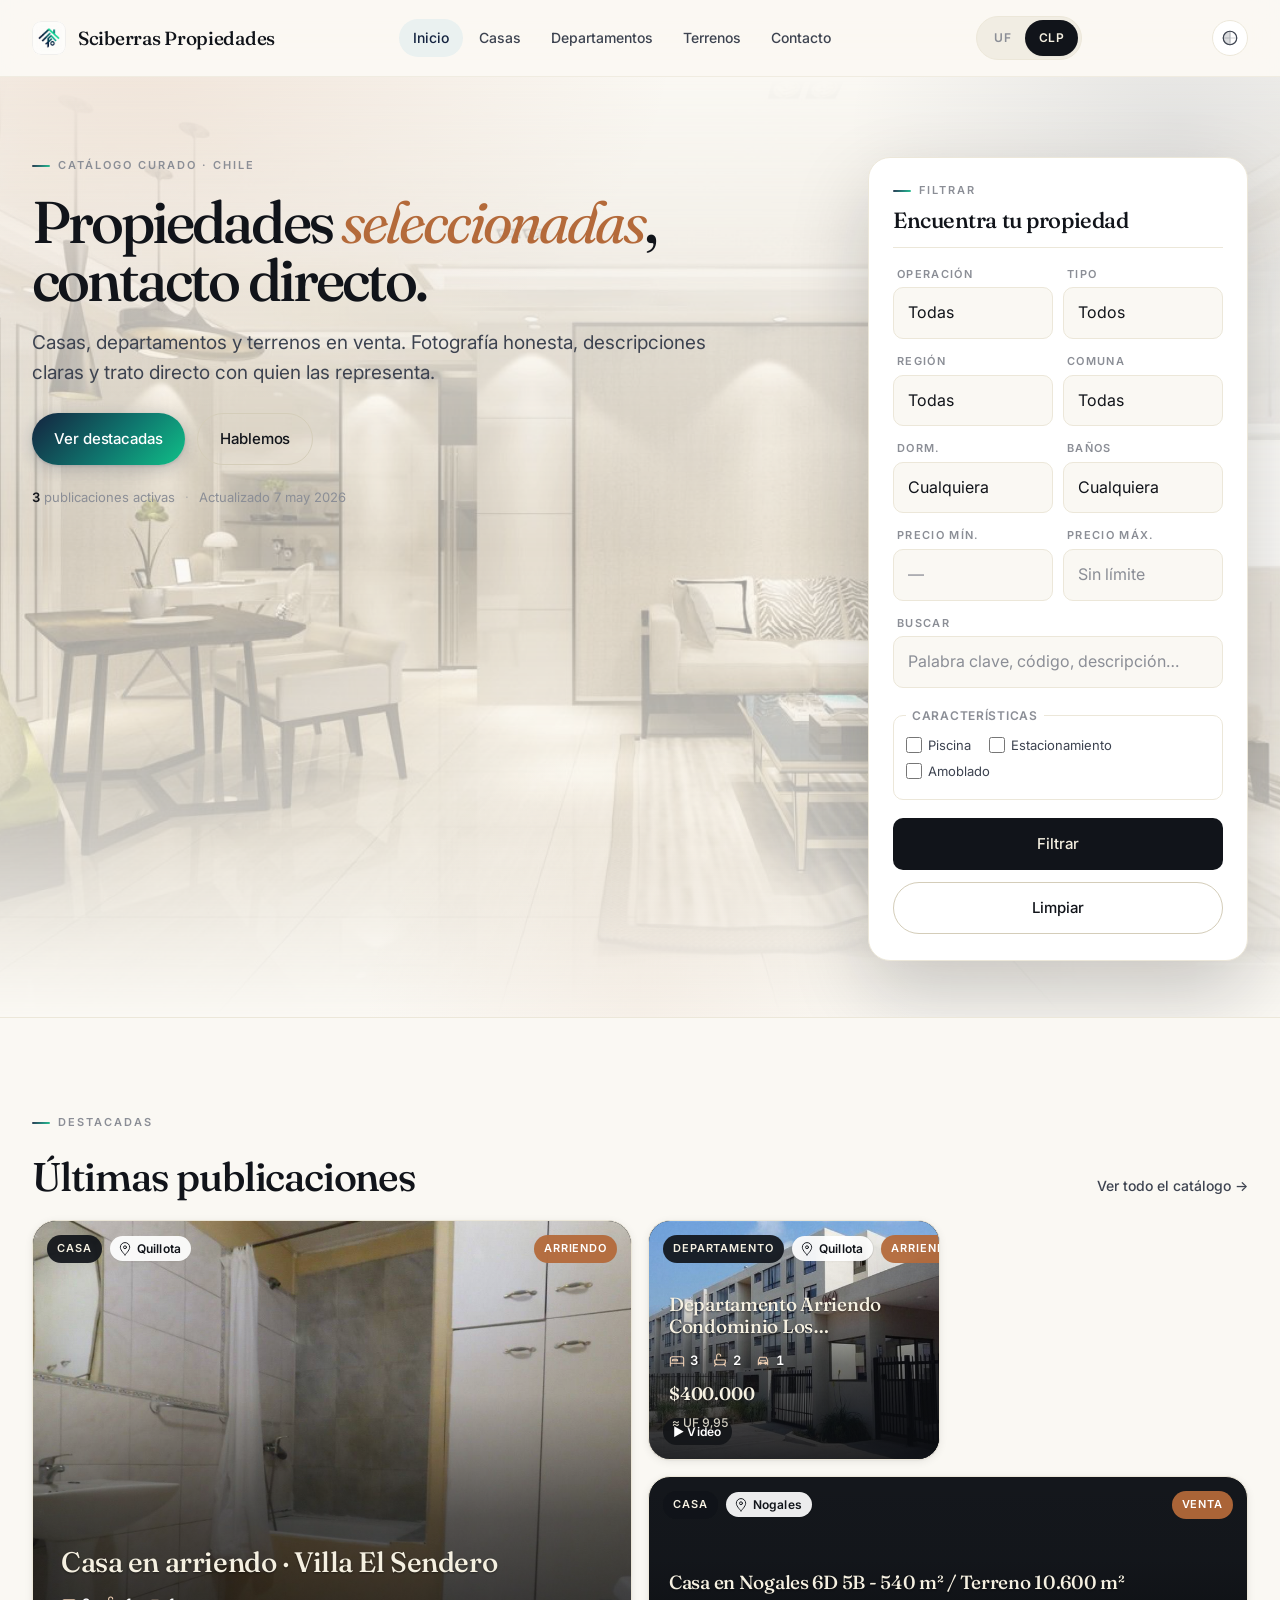
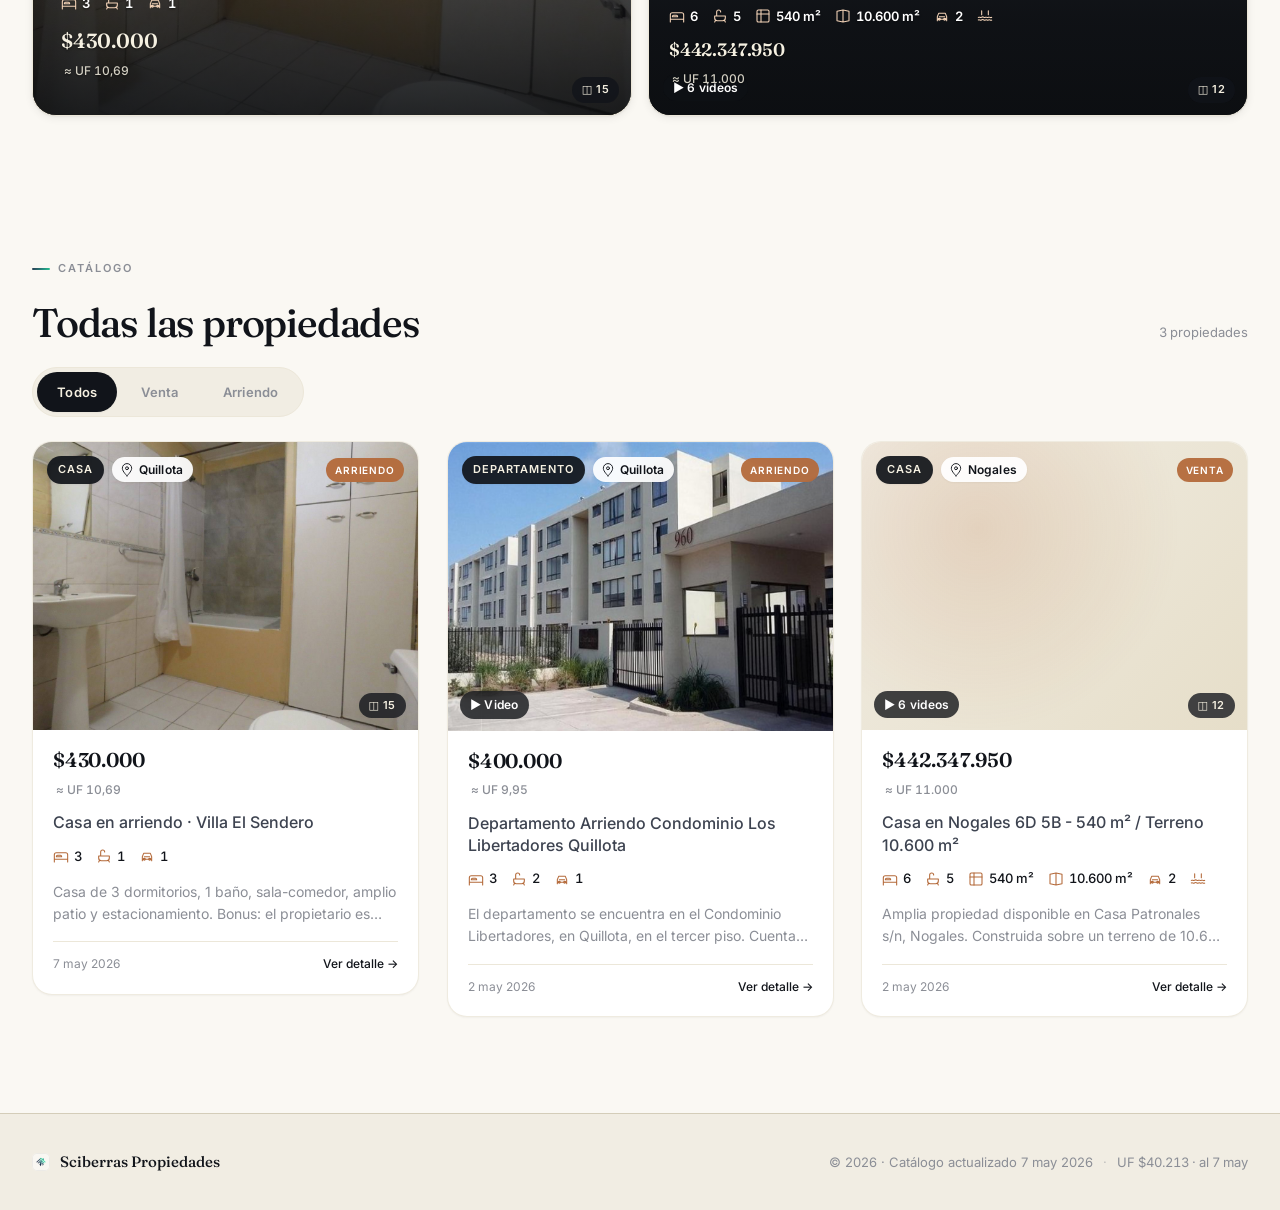
==== docs/index.html @ 63ea09ea "fix(footer): logo real + refresh de paleta alineada al logo (navy→esmeralda) 1. Footer: el logo era " ====
<!DOCTYPE html>
<html lang="es-CL">
<head>
<meta charset="UTF-8">
<meta name="viewport" content="width=device-width, initial-scale=1.0, viewport-fit=cover">
<title>Sciberras Propiedades — Casas, Departamentos y Terrenos en Chile</title>
<meta name="description" content="Sciberras Propiedades — catálogo curado de casas, departamentos y terrenos en venta y arriendo en Chile. Fotografía honesta, trato directo con la corredora.">
<meta name="keywords" content="propiedades, inmobiliaria, casas, departamentos, terrenos, venta, arriendo, Chile, Quillota, Nogales, Valparaíso, Región Metropolitana, Sciberras, corredora de propiedades">
<meta name="author" content="Sciberras Propiedades">

<!-- Search engine indexing -->
<meta name="robots" content="index, follow, max-image-preview:large, max-snippet:-1">
<meta name="googlebot" content="index, follow">
<meta name="bingbot" content="index, follow">

<!-- Geo (Chile) -->
<meta name="geo.region" content="CL">
<meta name="geo.placename" content="Chile">
<meta name="language" content="Spanish">
<meta http-equiv="content-language" content="es-CL">

<!-- Search-engine ownership verification (rellenar con los códigos de cada
     consola; mientras estén vacíos no afectan la indexación) -->
<!-- <meta name="google-site-verification" content="REEMPLAZAR_CON_CODIGO_GOOGLE"> -->
<!-- <meta name="msvalidate.01" content="REEMPLAZAR_CON_CODIGO_BING"> -->
<!-- <meta name="yandex-verification" content="REEMPLAZAR_CON_CODIGO_YANDEX"> -->

<!-- iOS / Safari -->
<meta name="theme-color" content="#faf8f3" media="(prefers-color-scheme: light)">
<meta name="theme-color" content="#0f1115" media="(prefers-color-scheme: dark)">
<meta name="color-scheme" content="light dark">
<meta name="mobile-web-app-capable" content="yes">
<meta name="apple-mobile-web-app-status-bar-style" content="default">
<meta name="apple-mobile-web-app-title" content="Sciberras">
<meta name="format-detection" content="telephone=no">
<link rel="icon" href="favicon.ico" sizes="any">
<link rel="icon" type="image/png" sizes="32x32" href="favicon-32.png?v=27">
<link rel="icon" type="image/png" sizes="192x192" href="favicon-192.png?v=27">
<link rel="apple-touch-icon" href="apple-touch-icon.png?v=27">
<link rel="canonical" href="https://sciberraspropiedades.cl/">
<link rel="alternate" hreflang="es-cl" href="https://sciberraspropiedades.cl/">
<link rel="alternate" hreflang="x-default" href="https://sciberraspropiedades.cl/">

<!-- Open Graph / Twitter -->
<meta property="og:type" content="website">
<meta property="og:site_name" content="Sciberras Propiedades">
<meta property="og:title" content="Sciberras Propiedades — Casas, Departamentos y Terrenos">
<meta property="og:description" content="Catálogo curado de propiedades en venta. Fotografía honesta, trato directo.">
<meta property="og:url" content="https://sciberraspropiedades.cl/">
<meta property="og:image" content="https://sciberraspropiedades.cl/apple-touch-icon.png">
<meta property="og:locale" content="es_CL">
<meta name="twitter:card" content="summary_large_image">
<meta name="twitter:title" content="Sciberras Propiedades">
<meta name="twitter:description" content="Catálogo curado de propiedades en venta.">
<meta name="twitter:image" content="https://sciberraspropiedades.cl/apple-touch-icon.png">

<script>
  // FOUC-safe: aplica el tema desde localStorage antes del primer paint
  (function () {
    try {
      var t = localStorage.getItem('sciberras:theme') || 'auto';
      var dark = t === 'dark' || (t === 'auto' && window.matchMedia('(prefers-color-scheme: dark)').matches);
      document.documentElement.setAttribute('data-theme', dark ? 'dark' : 'light');
      document.documentElement.setAttribute('data-theme-mode', t);
    } catch (e) { /* ignore */ }
  })();
</script>
<link rel="preconnect" href="https://fonts.googleapis.com">
<link rel="preconnect" href="https://fonts.gstatic.com" crossorigin>
<link href="https://fonts.googleapis.com/css2?family=Fraunces:ital,opsz,wght@0,9..144,400;0,9..144,500;0,9..144,600;0,9..144,700;1,9..144,400;1,9..144,500&family=Inter:wght@400;500;600;700&display=swap" rel="stylesheet">
<link rel="stylesheet" href="css/styles.css?v=28">

<!-- JSON-LD: RealEstateAgent / LocalBusiness (per-listing schema injected by app.js) -->
<script type="application/ld+json">
{
  "@context": "https://schema.org",
  "@type": ["RealEstateAgent", "LocalBusiness"],
  "@id": "https://sciberraspropiedades.cl/#org",
  "name": "Sciberras Propiedades",
  "alternateName": "Sciberras",
  "description": "Catálogo curado de casas, departamentos y terrenos en venta y arriendo en Chile.",
  "url": "https://sciberraspropiedades.cl/",
  "image": "https://sciberraspropiedades.cl/apple-touch-icon.png",
  "logo": "https://sciberraspropiedades.cl/apple-touch-icon.png",
  "areaServed": [
    {"@type": "Country", "name": "Chile"},
    {"@type": "AdministrativeArea", "name": "Región de Valparaíso"},
    {"@type": "AdministrativeArea", "name": "Región Metropolitana"}
  ],
  "address": {
    "@type": "PostalAddress",
    "addressCountry": "CL"
  },
  "founder": {"@type": "Person", "name": "Grace Sciberras"},
  "contactPoint": [{
    "@type": "ContactPoint",
    "contactType": "sales",
    "email": "gsciberras28@gmail.com",
    "telephone": "+56954901879",
    "availableLanguage": ["es"]
  }],
  "sameAs": []
}
</script>
<script type="application/ld+json">
{
  "@context": "https://schema.org",
  "@type": "WebSite",
  "@id": "https://sciberraspropiedades.cl/#website",
  "url": "https://sciberraspropiedades.cl/",
  "name": "Sciberras Propiedades",
  "inLanguage": "es-CL",
  "publisher": {"@id": "https://sciberraspropiedades.cl/#org"}
}
</script>
</head>
<body>

<a href="#catalog" class="skip-link">Saltar al catálogo</a>

<header class="site-header">
  <div class="container header-inner">
    <a href="#inicio" class="brand" data-route="inicio">
      <img class="brand-mark" src="brand-mark.png?v=29" alt="Sciberras Propiedades" width="34" height="34" decoding="async">
      <span class="brand-name">Sciberras Propiedades</span>
    </a>
    <nav class="main-nav" aria-label="Principal">
      <a href="#inicio" data-route="inicio" class="nav-link active">Inicio</a>
      <a href="#casas" data-route="casas" class="nav-link">Casas</a>
      <a href="#departamentos" data-route="departamentos" class="nav-link">Departamentos</a>
      <a href="#terrenos" data-route="terrenos" class="nav-link">Terrenos</a>
      <a href="#contacto" data-route="contacto" class="nav-link">Contacto</a>
    </nav>
    <div class="currency-toggle" id="currencyToggle" role="group" aria-label="Moneda mostrada" title="Cambiar moneda mostrada">
      <button type="button" data-currency="UF" aria-pressed="false">UF</button>
      <button type="button" data-currency="CLP" class="is-active" aria-pressed="true">CLP</button>
    </div>
    <button class="icon-btn theme-toggle" id="themeToggle" type="button" aria-label="Cambiar tema (auto / claro / oscuro)" title="Cambiar tema">
      <svg class="sun" viewBox="0 0 24 24" fill="none" stroke="currentColor" stroke-width="1.6" stroke-linecap="round" stroke-linejoin="round" aria-hidden="true">
        <circle cx="12" cy="12" r="4"/>
        <path d="M12 2v2M12 20v2M4.93 4.93l1.41 1.41M17.66 17.66l1.41 1.41M2 12h2M20 12h2M4.93 19.07l1.41-1.41M17.66 6.34l1.41-1.41"/>
      </svg>
      <svg class="moon" viewBox="0 0 24 24" fill="none" stroke="currentColor" stroke-width="1.6" stroke-linecap="round" stroke-linejoin="round" aria-hidden="true">
        <path d="M21 12.79A9 9 0 1 1 11.21 3 7 7 0 0 0 21 12.79z"/>
      </svg>
      <svg class="auto" viewBox="0 0 24 24" fill="none" stroke="currentColor" stroke-width="1.6" stroke-linecap="round" stroke-linejoin="round" aria-hidden="true">
        <circle cx="12" cy="12" r="9"/>
        <path d="M12 3v18M3 12h18" opacity=".25"/>
        <path d="M12 3a9 9 0 0 0 0 18z" fill="currentColor" opacity=".18"/>
      </svg>
    </button>
    <button class="nav-toggle" aria-label="Abrir menú" aria-expanded="false">
      <span></span><span></span><span></span>
    </button>
  </div>
</header>

<main>
  <section class="hero" id="inicio-hero">
    <div class="container hero-inner">
      <div class="hero-text">
        <span class="eyebrow fade-in">Catálogo curado · Chile</span>
        <h1 class="hero-title fade-in">
          Propiedades <em>seleccionadas</em>,
          contacto directo.
        </h1>
        <p class="hero-sub fade-in">Casas, departamentos y terrenos en venta. Fotografía honesta, descripciones claras y trato directo con quien las representa.</p>
        <div class="hero-actions fade-in">
          <a href="#destacadas" class="btn btn-primary">Ver destacadas</a>
          <a href="#contacto" class="btn btn-ghost">Hablemos</a>
        </div>
        <div class="hero-meta fade-in">
          <span class="hero-meta-item"><strong id="heroCount">—</strong> publicaciones activas</span>
          <span class="hero-meta-dot" aria-hidden="true">·</span>
          <span class="hero-meta-item">Actualizado <time id="heroUpdated">—</time></span>
        </div>
      </div>

      <aside class="hero-aside" id="searchBand" aria-label="Buscar propiedades">
        <form class="search-bar search-bar-vertical fade-in" id="searchForm" role="search" autocomplete="off" aria-label="Buscar y filtrar propiedades">
          <header class="search-head">
            <span class="eyebrow">Filtrar</span>
            <h2 class="search-title">Encuentra tu propiedad</h2>
          </header>

          <div class="search-row">
            <div class="search-field">
              <label for="filterOperation">Operación</label>
              <select id="filterOperation">
                <option value="">Todas</option>
                <option value="venta">Venta</option>
                <option value="arriendo">Arriendo</option>
              </select>
            </div>
            <div class="search-field">
              <label for="filterType">Tipo</label>
              <select id="filterType">
                <option value="">Todos</option>
                <option value="casa">Casa</option>
                <option value="departamento">Departamento</option>
                <option value="terreno">Terreno / Parcela</option>
              </select>
            </div>
          </div>

          <div class="search-row">
            <div class="search-field">
              <label for="filterRegion">Región</label>
              <select id="filterRegion">
                <option value="">Todas</option>
                <option value="metropolitana">Metropolitana</option>
                <option value="valparaiso">Valparaíso</option>
              </select>
            </div>
            <div class="search-field">
              <label for="filterCommune">Comuna</label>
              <select id="filterCommune">
                <option value="">Todas</option>
              </select>
            </div>
          </div>

          <div class="search-row">
            <div class="search-field">
              <label for="filterBedrooms">Dorm.</label>
              <select id="filterBedrooms">
                <option value="">Cualquiera</option>
                <option value="1">1 ó más</option>
                <option value="2">2 ó más</option>
                <option value="3">3 ó más</option>
                <option value="4">4 ó más</option>
                <option value="5">5 ó más</option>
              </select>
            </div>
            <div class="search-field">
              <label for="filterBathrooms">Baños</label>
              <select id="filterBathrooms">
                <option value="">Cualquiera</option>
                <option value="1">1 ó más</option>
                <option value="2">2 ó más</option>
                <option value="3">3 ó más</option>
                <option value="4">4 ó más</option>
                <option value="5">5 ó más</option>
              </select>
            </div>
          </div>

          <div class="search-row">
            <div class="search-field">
              <label for="filterPriceMin">Precio mín.</label>
              <input type="number" id="filterPriceMin" min="0" step="100" placeholder="—">
            </div>
            <div class="search-field">
              <label for="filterPriceMax">Precio máx.</label>
              <input type="number" id="filterPriceMax" min="0" step="100" placeholder="Sin límite">
            </div>
          </div>

          <div class="search-field">
            <label for="q">Buscar</label>
            <input type="search" id="q" placeholder="Palabra clave, código, descripción…">
          </div>

          <fieldset class="search-amenities">
            <legend>Características</legend>
            <label><input type="checkbox" id="filterPool"> Piscina</label>
            <label><input type="checkbox" id="filterParking"> Estacionamiento</label>
            <label><input type="checkbox" id="filterFurnished"> Amoblado</label>
          </fieldset>

          <div class="search-actions">
            <button type="submit" class="btn btn-dark">Filtrar</button>
            <button type="button" class="btn btn-ghost" id="filterReset">Limpiar</button>
          </div>
        </form>
      </aside>
    </div>
  </section>

  <section class="featured" id="destacadas">
    <div class="container">
      <header class="section-head fade-in">
        <span class="eyebrow">Destacadas</span>
        <h2 class="section-title">Últimas publicaciones</h2>
        <a href="#casas" class="section-link" data-route="casas">Ver todo el catálogo →</a>
      </header>
      <div class="bento" id="featuredGrid" aria-busy="true">
        <div class="bento-card bento-card--feature is-skeleton" aria-hidden="true"></div>
        <div class="bento-card is-skeleton" aria-hidden="true"></div>
        <div class="bento-card is-skeleton" aria-hidden="true"></div>
        <div class="bento-card is-skeleton" aria-hidden="true"></div>
      </div>
      <div class="empty empty-featured" id="featuredEmpty" hidden>
        <p><em>Pronto.</em> Las próximas publicaciones aparecerán aquí.</p>
      </div>
    </div>
  </section>

  <section class="catalog" id="catalog">
    <div class="container">
      <header class="section-head section-head-catalog fade-in">
        <span class="eyebrow">Catálogo</span>
        <h2 class="section-title" id="catalogTitle">Todas las propiedades</h2>
        <span class="catalog-count" id="catalogCount" aria-live="polite"></span>
      </header>

      <div class="operation-toggle" id="operationToggle" role="group" aria-label="Filtrar por operación">
        <button type="button" data-op="" class="is-active" aria-pressed="true">Todos</button>
        <button type="button" data-op="venta" aria-pressed="false">Venta</button>
        <button type="button" data-op="arriendo" aria-pressed="false">Arriendo</button>
      </div>

      <div class="grid" id="grid" aria-busy="true">
        <div class="card is-skeleton" aria-hidden="true"></div>
        <div class="card is-skeleton" aria-hidden="true"></div>
        <div class="card is-skeleton" aria-hidden="true"></div>
      </div>

      <div class="empty" id="empty" hidden>
        <p>Sin coincidencias. Prueba con otra palabra o ajusta los filtros.</p>
      </div>
    </div>
  </section>

  <section class="contact" id="contacto-section" hidden>
    <div class="container">
      <span class="eyebrow">Contacto</span>
      <h2 class="section-title">Hablemos sobre la propiedad ideal.</h2>
      <p class="section-lead">¿Te interesa una propiedad o quieres publicar la tuya? Escríbenos.</p>
      <ul class="contact-list">
        <li><span class="contact-label">Nombre</span><span class="contact-value">Grace Sciberras</span></li>
        <li><span class="contact-label">Email</span><a href="mailto:gsciberras28@gmail.com">gsciberras28@gmail.com</a></li>
        <li><span class="contact-label">WhatsApp</span><a href="https://wa.me/56954901879" target="_blank" rel="noopener">+56 9 5490 1879</a></li>
      </ul>
    </div>
  </section>
</main>

<dialog id="detail" class="detail">
  <button class="detail-close" aria-label="Cerrar" data-close>×</button>
  <article class="detail-inner">
    <div class="detail-gallery">
      <div class="gallery-stage" id="detailStage"></div>
      <button type="button" class="gallery-nav gallery-prev" aria-label="Anterior" hidden>‹</button>
      <button type="button" class="gallery-nav gallery-next" aria-label="Siguiente" hidden>›</button>
      <span class="gallery-counter" aria-live="polite" hidden></span>
      <div class="gallery-thumbs" hidden></div>
    </div>
    <div class="detail-body">
      <span class="badge" id="detailBadge"></span>
      <h2 id="detailTitle"></h2>
      <div class="detail-price" id="detailPrice"></div>
      <p class="detail-description" id="detailDescription"></p>
      <p class="detail-meta" id="detailMeta"></p>
      <div class="detail-actions">
        <a id="detailWhatsapp" class="wa-button" href="#" target="_blank" rel="noopener">
          <svg class="wa-icon" viewBox="0 0 24 24" aria-hidden="true">
            <path d="M17.472 14.382c-.297-.149-1.758-.867-2.03-.967-.273-.099-.471-.148-.67.15-.197.297-.767.966-.94 1.164-.173.199-.347.223-.644.075-.297-.15-1.255-.463-2.39-1.475-.883-.788-1.48-1.761-1.653-2.059-.173-.297-.018-.458.13-.606.134-.133.298-.347.446-.52.149-.174.198-.298.297-.497.099-.198.05-.371-.025-.52-.075-.149-.669-1.612-.916-2.207-.242-.579-.487-.5-.669-.51-.173-.008-.371-.01-.57-.01-.198 0-.52.074-.792.372-.272.297-1.04 1.016-1.04 2.479 0 1.462 1.065 2.875 1.213 3.074.149.198 2.096 3.2 5.077 4.487.709.306 1.262.489 1.694.625.712.227 1.36.195 1.871.118.571-.085 1.758-.719 2.006-1.413.248-.694.248-1.289.173-1.413-.074-.124-.272-.198-.57-.347m-5.421 7.403h-.004a9.87 9.87 0 0 1-5.031-1.378l-.361-.214-3.741.982.998-3.648-.235-.374a9.86 9.86 0 0 1-1.51-5.26c.001-5.45 4.436-9.884 9.888-9.884 2.64 0 5.122 1.03 6.988 2.898a9.825 9.825 0 0 1 2.893 6.994c-.003 5.45-4.437 9.884-9.885 9.884m8.413-18.297A11.815 11.815 0 0 0 12.05 0C5.495 0 .16 5.335.157 11.892c0 2.096.547 4.142 1.588 5.945L.057 24l6.305-1.654a11.882 11.882 0 0 0 5.683 1.448h.005c6.554 0 11.89-5.335 11.893-11.893a11.821 11.821 0 0 0-3.48-8.413"/>
          </svg>
          <span>Contactar por WhatsApp</span>
        </a>
        <button id="detailShare" type="button" class="share-button" aria-label="Compartir esta propiedad">
          <svg viewBox="0 0 24 24" aria-hidden="true" width="16" height="16">
            <path fill="none" stroke="currentColor" stroke-width="1.8" stroke-linecap="round" stroke-linejoin="round" d="M4 12v7a1 1 0 0 0 1 1h14a1 1 0 0 0 1-1v-7M16 6l-4-4-4 4M12 2v14"/>
          </svg>
          <span id="detailShareLabel">Compartir</span>
        </button>
      </div>
    </div>
  </article>
</dialog>

<footer class="site-footer">
  <div class="container footer-inner">
    <div class="footer-brand-block">
      <img class="brand-mark small" src="brand-mark.png?v=29" alt="Sciberras Propiedades" width="22" height="22" decoding="async">
      <span class="footer-brand">Sciberras Propiedades</span>
    </div>
    <p class="footer-meta">
      © <span id="footerYear"></span> · Catálogo actualizado <time id="footerUpdated"></time>
      <span class="footer-meta-sep" aria-hidden="true">·</span>
      <span class="footer-uf" id="footerUf" hidden>UF <span id="footerUfValue">—</span> · al <time id="footerUfDate"></time></span>
    </p>
  </div>
</footer>

<script src="js/app.js?v=21"></script>
</body>
</html>
---- docs/css/styles.css ----
/* ─── Tokens ─────────────────────────────────────────────────────────── */
:root {
  /* Surfaces — warm editorial palette */
  --bg:           #faf8f3;       /* warm off-white */
  --bg-elev:      #ffffff;
  --surface-alt:  #f1ede3;       /* cream */
  --surface-deep: #14171c;       /* dark accent surface */

  /* Borders */
  --border:       #ece7d9;
  --border-strong:#d4cdb9;

  /* Text */
  --ink:          #11141a;
  --ink-soft:     #3d4350;
  --ink-mute:     #8b8e96;
  --on-dark:      #f5f0e1;
  --on-dark-soft: #c4c1b6;
  --ink-on:       #f5f0e1;

  /* Brand (kept blue for continuity) */
  --primary:      #1e40af;
  --primary-600:  #1d4ed8;
  --primary-500:  #3b82f6;
  --primary-50:   #eff6ff;

  /* Editorial accent */
  --accent:       #b46a3a;       /* terracotta bronze */
  --accent-soft:  #f4e9d9;

  /* Header surface (theme-aware) */
  --header-bg:    rgba(250, 248, 243, 0.82);
  --header-border:rgba(236, 231, 217, 0.7);

  /* Hero gradient stops */
  --hero-stop-a:  rgba(180, 106, 58, 0.12);
  --hero-stop-b:  rgba(30, 64, 175, 0.06);

  /* Skeleton */
  --skeleton-base: #ece7d9;
  --skeleton-shine: rgba(255, 255, 255, 0.55);

  /* Effects */
  --shadow-xs:    0 1px 2px rgba(15,17,21,0.04);
  --shadow-sm:    0 2px 6px rgba(15,17,21,0.05), 0 1px 2px rgba(15,17,21,0.04);
  --shadow-md:    0 12px 32px rgba(15,17,21,0.09);
  --shadow-lg:    0 30px 80px rgba(15,17,21,0.18);

  /* Shape */
  --radius:       18px;
  --radius-lg:    28px;
  --radius-sm:    10px;
  --radius-pill:  999px;

  /* Layout */
  --container:    1280px;

  /* Typography */
  --font:         'Inter', system-ui, -apple-system, 'Segoe UI', sans-serif;
  --font-display: 'Fraunces', 'Times New Roman', Georgia, serif;

  color-scheme: light dark;
}

/* Dark mode — warm editorial inverted. Activated by data-theme="dark" set
   by the FOUC-safe inline script in <head> based on user toggle (auto/light/dark). */
:root[data-theme="dark"] {
  --bg:            #0f1115;
  --bg-elev:       #161922;
  --surface-alt:   #1c1f29;
  --surface-deep:  #0a0c10;

  --border:        #262a36;
  --border-strong: #3a3f4f;

  --ink:           #f5f0e1;
  --ink-soft:      #c4c1b6;
  --ink-mute:      #8b8e96;
  --on-dark:       #f5f0e1;
  --on-dark-soft:  #c4c1b6;
  --ink-on:        #0f1115;

  --accent:        #d4885a;
  --accent-soft:   #2a1f17;

  --header-bg:     rgba(15, 17, 21, 0.78);
  --header-border: rgba(38, 42, 54, 0.7);

  --hero-stop-a:   rgba(212, 136, 90, 0.16);
  --hero-stop-b:   rgba(59, 130, 246, 0.10);

  --skeleton-base: #1c1f29;
  --skeleton-shine: rgba(255, 255, 255, 0.06);

  --shadow-xs:     0 1px 2px rgba(0,0,0,0.35);
  --shadow-sm:     0 2px 6px rgba(0,0,0,0.4), 0 1px 2px rgba(0,0,0,0.3);
  --shadow-md:     0 12px 32px rgba(0,0,0,0.5);
  --shadow-lg:     0 30px 80px rgba(0,0,0,0.6);

  color-scheme: dark;
}
:root[data-theme="light"] { color-scheme: light; }

/* ─── Reset ──────────────────────────────────────────────────────────── */
*, *::before, *::after { box-sizing: border-box; }
html { -webkit-text-size-adjust: 100%; text-size-adjust: 100%; scroll-behavior: smooth; }
html, body { margin: 0; padding: 0; }
/* `overflow-x: clip` (vs `hidden`) on body avoids making html the scroll
   container, which broke trackpad/inertia scrolling in Firefox. */
body { overflow-x: clip; }
body {
  font-family: var(--font);
  background: var(--bg);
  color: var(--ink);
  line-height: 1.6;
  font-size: 16px;
  -webkit-font-smoothing: antialiased;
  -moz-osx-font-smoothing: grayscale;
  -webkit-tap-highlight-color: rgba(17, 20, 26, 0.08);
  min-height: 100vh;
  min-height: 100dvh;
  overscroll-behavior-y: none;
  word-wrap: break-word;
  overflow-wrap: break-word;
}
a { color: var(--ink); text-decoration: none; }
a:hover { text-decoration: underline; text-underline-offset: 4px; text-decoration-thickness: 1px; }
img { display: block; max-width: 100%; }
button {
  font-family: inherit; cursor: pointer;
  -webkit-appearance: none; appearance: none;
  -webkit-tap-highlight-color: transparent;
}
h1, h2, h3 { letter-spacing: -0.02em; margin: 0; }

.container {
  max-width: var(--container);
  margin: 0 auto;
  padding-left:  max(20px, env(safe-area-inset-left));
  padding-right: max(20px, env(safe-area-inset-right));
}
@media (min-width: 720px) {
  .container { padding-left: 32px; padding-right: 32px; }
}

/* ─── Eyebrow / Section heads ────────────────────────────────────────── */
.eyebrow {
  display: inline-flex;
  align-items: center;
  gap: 8px;
  font-size: 11px;
  font-weight: 600;
  letter-spacing: 0.18em;
  text-transform: uppercase;
  color: var(--ink-mute);
}
.eyebrow::before {
  content: "";
  display: inline-block;
  width: 18px;
  height: 2px;
  border-radius: 2px;
  /* marcador con el degradado del logo (navy → teal → esmeralda) */
  background: var(--brand-gradient, currentColor);
  opacity: 0.9;
}

.section-head {
  display: flex;
  align-items: baseline;
  gap: 16px;
  flex-wrap: wrap;
  margin: 0 0 32px;
}
.section-head .eyebrow { flex-basis: 100%; margin-bottom: 8px; }
.section-title {
  font-family: var(--font-display);
  font-weight: 500;
  font-size: clamp(28px, 4vw, 40px);
  line-height: 1.05;
  letter-spacing: -0.025em;
  color: var(--ink);
  flex: 1 1 auto;
}
.section-link {
  font-size: 14px;
  font-weight: 500;
  color: var(--ink-soft);
  white-space: nowrap;
}
.section-link:hover { color: var(--ink); text-decoration: none; }
.section-lead {
  font-size: 17px;
  color: var(--ink-soft);
  margin: 16px 0 0;
  max-width: 56ch;
}

/* ─── Header / Nav ───────────────────────────────────────────────────── */
.site-header {
  position: sticky; top: 0; z-index: 50;
  background: var(--header-bg);
  -webkit-backdrop-filter: saturate(160%) blur(14px);
          backdrop-filter: saturate(160%) blur(14px);
  border-bottom: 1px solid var(--header-border);
  padding-top: env(safe-area-inset-top);
  -webkit-transform: translateZ(0);
}
.header-inner {
  display: flex; align-items: center; justify-content: space-between;
  height: 68px;
}
@media (min-width: 720px) { .header-inner { height: 76px; } }
.brand {
  display: inline-flex; align-items: center; gap: 12px;
  color: var(--ink); text-decoration: none; font-weight: 600;
}
.brand:hover { text-decoration: none; }
.brand-mark {
  width: 34px; height: 34px; border-radius: 9px;
  object-fit: contain; display: block;
  padding: 3px;
  background: rgba(255, 255, 255, 0.55);
  -webkit-backdrop-filter: blur(4px);
          backdrop-filter: blur(4px);
  box-shadow: inset 0 0 0 1px rgba(0,0,0,0.05);
}
.brand-mark.small { width: 18px; height: 18px; border-radius: 5px; display: inline-block; vertical-align: middle; }
.brand-name {
  font-family: var(--font-display);
  font-weight: 500;
  font-size: 19px;
  letter-spacing: -0.015em;
}

.main-nav { display: flex; gap: 2px; }
.nav-link {
  display: inline-flex; align-items: center;
  padding: 8px 14px;
  border-radius: var(--radius-pill);
  font-size: 14px; font-weight: 500;
  color: var(--ink-soft);
  transition: background 0.18s, color 0.18s;
  -webkit-tap-highlight-color: transparent;
  min-height: 36px;
}
.nav-link:hover { background: var(--surface-alt); color: var(--ink); text-decoration: none; }
.nav-link.active { background: var(--ink); color: var(--ink-on); }
.nav-link:active { background: var(--ink); color: var(--ink-on); }

.nav-toggle {
  display: none; flex-direction: column; gap: 4px;
  width: 44px; height: 44px;
  border: 1px solid var(--border-strong); background: transparent; border-radius: 10px;
  align-items: center; justify-content: center;
  -webkit-tap-highlight-color: transparent;
}
.nav-toggle span { display: block; width: 18px; height: 1.5px; background: var(--ink); border-radius: 2px; }

@media (max-width: 820px) {
  .main-nav {
    position: absolute;
    top: calc(68px + env(safe-area-inset-top));
    left: 0; right: 0;
    flex-direction: column; gap: 0;
    background: var(--bg-elev); border-bottom: 1px solid var(--border);
    padding: 8px 16px max(16px, env(safe-area-inset-bottom));
    display: none;
  }
  .main-nav.open { display: flex; }
  .nav-link { padding: 14px 14px; border-radius: 12px; min-height: 44px; font-size: 15px; }
  .nav-toggle { display: flex; }
}

/* ─── Hero (editorial) ───────────────────────────────────────────────── */
.hero {
  position: relative;
  overflow: hidden;
  isolation: isolate;
  padding: clamp(64px, 10vw, 140px) 0 clamp(56px, 8vw, 100px);
  background:
    radial-gradient(900px 600px at 12% -10%, var(--hero-stop-a), transparent 60%),
    radial-gradient(700px 500px at 95% 0%, var(--hero-stop-b), transparent 60%),
    var(--bg);
  border-bottom: 1px solid var(--border);
}
.hero::before {
  content: "";
  position: absolute;
  inset: 0;
  background-image: url('../images/hero-bg.jpg');
  background-size: cover;
  background-position: center 40%;
  background-repeat: no-repeat;
  opacity: 0.42;
  z-index: -1;
  pointer-events: none;
  /* Fade hacia los bordes para que el título y el footer del hero respiren */
  -webkit-mask-image: linear-gradient(180deg,
      rgba(0,0,0,0) 0%,
      rgba(0,0,0,0.55) 22%,
      rgba(0,0,0,0.95) 50%,
      rgba(0,0,0,0.55) 80%,
      rgba(0,0,0,0) 100%);
          mask-image: linear-gradient(180deg,
      rgba(0,0,0,0) 0%,
      rgba(0,0,0,0.55) 22%,
      rgba(0,0,0,0.95) 50%,
      rgba(0,0,0,0.55) 80%,
      rgba(0,0,0,0) 100%);
}
:root[data-theme="dark"] .hero::before {
  opacity: 0.28;
  mix-blend-mode: lighten;
}
.hero::after {
  content: "";
  position: absolute;
  bottom: -1px; left: 0; right: 0; height: 1px;
  background: linear-gradient(90deg, transparent, var(--border-strong), transparent);
  pointer-events: none;
}
.hero-inner { max-width: 920px; }
.hero-text { display: flex; flex-direction: column; min-width: 0; }
.hero-aside { width: 100%; margin-top: 28px; }
.hero-text > .hero-sub { max-width: 60ch; }
.hero .eyebrow { margin-bottom: 24px; }
.hero-title {
  font-family: var(--font-display);
  font-weight: 500;
  font-size: clamp(44px, 8.4vw, 104px);
  line-height: 0.98;
  letter-spacing: -0.045em;
  color: var(--ink);
  margin: 0 0 28px;
  text-wrap: balance;
}
.hero-title em {
  font-style: italic;
  color: var(--accent);
  font-weight: 400;
}
.hero-sub {
  font-size: clamp(16px, 1.6vw, 19px);
  color: var(--ink-soft);
  max-width: 60ch;
  margin: 0 0 36px;
  line-height: 1.6;
}
.hero-actions {
  display: flex; flex-wrap: wrap; gap: 12px;
  margin-bottom: 36px;
}
.hero-meta {
  display: flex; align-items: center; gap: 10px; flex-wrap: wrap;
  font-size: 13px; color: var(--ink-mute);
}
.hero-meta strong { color: var(--ink); font-weight: 600; }
.hero-meta-dot { opacity: 0.5; }

/* Wide-screen rhythm: let the hero use the full container width and
   give the right-hand vertical filter its own column. Mobile/tablet
   (<1024px) keep the editorial clamps above and the aside stacks. */
@media (min-width: 1024px) {
  .hero {
    padding: 80px 0 56px;
  }
  /* Hero shares the catalog/featured container width (1280px cap + 32px
     padding) so the left/right margins line up exactly with the grid
     below, and adds a right-hand column for the vertical filter card. */
  .hero-inner {
    max-width: var(--container);
    display: grid;
    grid-template-columns: minmax(0, 1fr) minmax(320px, 380px);
    gap: clamp(32px, 4vw, 64px);
    align-items: start;
  }
  .hero-aside        { margin-top: 0; align-self: start; }
  .hero .eyebrow     { margin-bottom: 18px; }
  .hero-title        { margin-bottom: 20px; font-size: clamp(44px, 4.6vw, 72px); }
  .hero-sub          { margin-bottom: 24px; }
  .hero-actions      { margin-bottom: 22px; }
  .featured          { padding: 36px 0 36px; }
  .featured .section-head { margin: 0 0 22px; }
}
@media (min-width: 1440px) {
  /* Even wider screens: keep the hero from ballooning vertically. */
  .hero { padding-top: 88px; padding-bottom: 64px; }
  .hero-title { font-size: clamp(52px, 5.4vw, 84px); }
}

/* ─── Buttons ────────────────────────────────────────────────────────── */
.btn {
  display: inline-flex; align-items: center; justify-content: center; gap: 8px;
  font: inherit; font-weight: 500; font-size: 15px;
  border: 1px solid transparent; border-radius: var(--radius-pill);
  padding: 13px 22px;
  min-height: 46px;
  letter-spacing: -0.005em;
  transition: background 0.18s, color 0.18s, transform 0.05s, box-shadow 0.18s, border-color 0.18s;
  white-space: nowrap;
}
.btn:active { transform: translateY(1px); }
.btn:hover { text-decoration: none; }

.btn-primary {
  background: var(--ink); color: var(--ink-on);
  box-shadow: 0 6px 18px rgba(17, 20, 26, 0.18);
}
.btn-primary:hover  { background: var(--ink); color: var(--ink-on); filter: brightness(0.92); }
.btn-primary:active { filter: brightness(0.86); }

.btn-dark { background: var(--ink); color: var(--ink-on); border-radius: var(--radius-sm); }
.btn-dark:hover { background: var(--ink); color: var(--ink-on); filter: brightness(0.92); }

.btn-ghost {
  background: transparent; color: var(--ink);
  border-color: var(--border-strong);
}
.btn-ghost:hover { background: var(--ink); color: var(--ink-on); border-color: var(--ink); }

/* ─── Featured / Bento ───────────────────────────────────────────────── */
.featured { padding: clamp(56px, 8vw, 96px) 0 clamp(36px, 5vw, 56px); }

.bento {
  display: grid;
  grid-template-columns: repeat(4, minmax(0, 1fr));
  grid-auto-rows: minmax(220px, auto);
  gap: 16px;
}
.bento-card {
  position: relative;
  display: flex;
  flex-direction: column;
  justify-content: flex-end;
  background: var(--surface-deep);
  color: #f5f0e1;
  border-radius: var(--radius);
  overflow: hidden;
  text-align: left;
  /* Reserve a top band for the floating type/operation badges so the body
     content (commune badge + title + amenities + price) can never rise into
     them. Fixes "CASA" overlapping "Quillota" on short/tall bento cards
     (feature + wide variants) across all viewports. Absolute badges + the
     absolute .bento-img are offset from the padding BOX, so this padding
     doesn't shift them or clip the photo — it only floors the flex body. */
  padding: 46px 0 0;
  border: 1px solid var(--border);
  box-shadow: var(--shadow-sm);
  font-family: inherit;
  min-height: 240px;
  transition: transform 0.25s ease, box-shadow 0.25s ease;
  /* Force a compositing layer in Safari — without this, wide bento cards
     (grid-column: span 2) intermittently fail to paint their <img> and
     body content even though absolute-positioned badges show. */
  transform: translateZ(0);
}
.bento-card .bento-img {
  position: absolute; inset: 0;
  width: 100%; height: 100%;
  object-fit: cover;
  z-index: 0;
  transition: transform 0.6s ease;
}
.bento-card::after {
  content: "";
  position: absolute; inset: 0;
  background: linear-gradient(
    180deg,
    rgba(11, 13, 16, 0.0)  0%,
    rgba(11, 13, 16, 0.10) 35%,
    rgba(11, 13, 16, 0.55) 60%,
    rgba(11, 13, 16, 0.88) 100%
  );
  z-index: 1;
  pointer-events: none;
}
.bento-card .bento-img-fallback {
  position: absolute; inset: 0;
  background:
    radial-gradient(circle at 30% 30%, rgba(180,106,58,0.35), transparent 60%),
    linear-gradient(135deg, #2a2f38, #14171c);
  z-index: 0;
}
.bento-body {
  position: relative;
  z-index: 2;
  margin-top: auto;              /* pin content to the bottom, below the badge band */
  padding: 18px 20px 20px;
  display: flex; flex-direction: column; gap: 6px;
}
.bento-badge {
  position: absolute; top: 14px; left: 14px;
  z-index: 2;
  background: rgba(255, 255, 255, 0.92);
  color: #11141a;
  font-size: 11px; font-weight: 600;
  letter-spacing: 0.08em; text-transform: uppercase;
  padding: 5px 10px; border-radius: var(--radius-pill);
  -webkit-backdrop-filter: blur(8px); backdrop-filter: blur(8px);
}

/* ─── Badge bar: tipo · ubicación · operación en una sola línea arriba ───
   Los badges viven en una fila flex sobre la foto (tipo + comuna a la
   izquierda, operación empujada a la derecha) en vez de flotar sueltos.
   Esto elimina el solape entre "CASA" y la comuna en cualquier tarjeta. */
.badge-bar {
  position: absolute;
  top: 14px; left: 14px; right: 14px;
  z-index: 3;
  display: flex;
  align-items: center;
  gap: 8px;
  min-width: 0;
  pointer-events: none;            /* el click sigue abriendo la tarjeta */
}
.badge-bar > * { pointer-events: auto; flex-shrink: 0; }
/* Los badges dentro de la barra dejan de ser absolutos y fluyen en la fila */
.badge-bar .bento-badge,
.badge-bar .badge,
.badge-bar .operation-badge,
.badge-bar .commune-badge {
  position: static;
  top: auto; left: auto; right: auto; bottom: auto;
  margin: 0;
  align-self: center;
}
/* Operación empujada a la derecha; tipo + comuna quedan a la izquierda.
   Debe ir DESPUÉS del reset de arriba, si no `margin:0` lo anula. */
.badge-bar .operation-badge { margin-left: auto; }

/* ── Colores de los badges en la barra ──
   tipo (casa/depto/terreno) = fondo oscuro · operación = terracota ·
   comuna = blanco con transparencia. */
.badge-bar .bento-badge,
.badge-bar .badge,
.badge-bar .badge-casa,
.badge-bar .badge-departamento,
.badge-bar .badge-terreno {
  background: rgba(17, 20, 26, 0.92);
  color: #f5f0e1;
}
.badge-bar .operation-badge,
.badge-bar .operation-badge--venta,
.badge-bar .operation-badge--arriendo {
  background: rgba(180, 106, 58, 0.94);
  color: #fff;
}
/* Comuna legible sobre la foto en cualquier tarjeta (glass blanco) */
.badge-bar .commune-badge {
  background: rgba(255, 255, 255, 0.92);
  color: #11141a;
  -webkit-backdrop-filter: blur(8px);
          backdrop-filter: blur(8px);
  box-shadow: var(--shadow-xs);
  min-width: 0;
}
.badge-bar .commune-badge svg { color: #11141a; }
.badge-bar .commune-badge span {
  overflow: hidden;
  text-overflow: ellipsis;
  white-space: nowrap;
}
@media (max-width: 600px) {
  .badge-bar { gap: 6px; }
}
.bento-title {
  font-family: var(--font-display);
  font-weight: 500;
  font-size: 19px;
  line-height: 1.18;
  letter-spacing: -0.015em;
  color: var(--on-dark);
  text-shadow: 0 1px 2px rgba(0, 0, 0, 0.45);
  display: -webkit-box; -webkit-line-clamp: 2; -webkit-box-orient: vertical;
  overflow: hidden;
}
.bento-price {
  font-family: var(--font-display);
  font-weight: 600;
  font-size: 18px;
  color: var(--on-dark);
  letter-spacing: -0.01em;
  font-variant-numeric: tabular-nums;
  text-shadow: 0 1px 2px rgba(0, 0, 0, 0.45);
}
.bento-foot {
  display: flex; align-items: center; justify-content: space-between;
  margin-top: 8px;
  font-size: 12px;
  color: var(--on-dark-soft);
}

/* Bento sizing variants */
.bento-card--feature {
  grid-column: span 2;
  grid-row: span 2;
  min-height: clamp(360px, 38vw, 520px);
  padding-top: 52px;             /* slightly taller badge band for the bigger card */
}
.bento-card--feature .bento-title { font-size: clamp(24px, 2.2vw, 32px); }
.bento-card--feature .bento-price { font-size: clamp(20px, 1.6vw, 24px); }
.bento-card--feature .bento-body { padding: 24px 28px 28px; gap: 8px; }
.bento-card--wide { grid-column: span 2; }

@media (hover: hover) {
  .bento-card:hover {
    transform: translate3d(0, -4px, 0);
    box-shadow: var(--shadow-md);
  }
  .bento-card:hover .bento-img { transform: scale(1.06); }
}
.bento-card:active { transform: scale(0.99) translateZ(0); }

@media (max-width: 980px) {
  .bento { grid-template-columns: repeat(2, minmax(0, 1fr)); }
  .bento-card--feature { grid-column: span 2; grid-row: span 1; min-height: 320px; }
  .bento-card--wide { grid-column: span 2; }
}
@media (max-width: 600px) {
  .bento { grid-template-columns: 1fr; gap: 14px; }
  .bento-card,
  .bento-card--feature,
  .bento-card--wide { grid-column: span 1; min-height: 260px; }
  /* On a single narrow column the feature card is no wider than the rest, so
     drop its enlarged title/price back to normal — the oversized type was what
     inflated the body enough to reach the badge band. */
  .bento-card--feature .bento-title { font-size: 22px; }
  .bento-card--feature .bento-price { font-size: 19px; }
}

/* ─── Hero aside / vertical filter card ──────────────────────────────── */
.hero-aside .search-bar-vertical {
  display: flex;
  flex-direction: column;
  gap: 14px;
  background: var(--bg-elev);
  border: 1px solid var(--border-strong);
  box-shadow: var(--shadow-md);
  border-radius: var(--radius);
  padding: 22px 22px 24px;
  margin: 0;
}
.hero-aside .search-bar-vertical .btn {
  width: 100%;
  min-height: 48px;
  margin-top: 4px;
}
.search-head {
  display: flex;
  flex-direction: column;
  gap: 8px;
  margin: 0 0 4px;
  padding-bottom: 14px;
  border-bottom: 1px solid var(--border);
}
.search-head .eyebrow { margin-bottom: 0; }
.search-title {
  font-family: var(--font-display);
  font-weight: 500;
  font-size: 22px;
  line-height: 1.15;
  letter-spacing: -0.02em;
  color: var(--ink);
  margin: 0;
}
@media (min-width: 1024px) {
  .hero-aside .search-bar-vertical { padding: 24px 24px 26px; }
}
.hero-aside .search-bar-vertical .search-field input,
.hero-aside .search-bar-vertical .search-field select {
  background: var(--bg);
  border: 1px solid var(--border);
}
.hero-aside .search-bar-vertical .search-field input:hover,
.hero-aside .search-bar-vertical .search-field select:hover {
  border-color: var(--border-strong);
}
.hero-aside .search-bar-vertical .search-field input:focus,
.hero-aside .search-bar-vertical .search-field select:focus {
  border-color: var(--ink);
  background: var(--surface-alt);
}

/* ─── Catalog / Search ───────────────────────────────────────────────── */
.catalog { padding: clamp(48px, 7vw, 88px) 0 clamp(64px, 8vw, 96px); }
.section-head-catalog .catalog-count {
  color: var(--ink-mute);
  font-size: 13px;
  font-variant-numeric: tabular-nums;
}

.search-field { display: flex; flex-direction: column; gap: 4px; }
.search-field label {
  font-size: 11px; text-transform: uppercase; letter-spacing: 0.12em;
  color: var(--ink-mute); font-weight: 600;
  padding-left: 4px;
}
.search-field input,
.search-field select {
  font: inherit;
  font-size: 16px;
  padding: 12px 14px;
  background: transparent;
  border: 1px solid transparent;
  border-radius: var(--radius-sm);
  color: var(--ink);
  outline: none;
  width: 100%;
  min-height: 44px;
  transition: border-color 0.15s, background 0.15s;
  -webkit-appearance: none; appearance: none;
}
.search-field select {
  background-image: url("data:image/svg+xml;utf8,<svg xmlns='http://www.w3.org/2000/svg' width='12' height='8' viewBox='0 0 12 8'><path d='M1 1l5 5 5-5' fill='none' stroke='%238b8e96' stroke-width='1.5' stroke-linecap='round' stroke-linejoin='round'/></svg>");
  background-repeat: no-repeat;
  background-position: right 14px center;
  padding-right: 36px;
}
.search-field input,
.search-field select { color-scheme: light dark; }
.search-field input::placeholder { color: var(--ink-mute); }
.search-field input:focus,
.search-field select:focus {
  border-color: var(--ink); background: var(--surface-alt);
}
input[type="search"]::-webkit-search-cancel-button { -webkit-appearance: none; appearance: none; }

@media (max-width: 720px) {
  .hero-aside .search-bar-vertical { padding: 18px 18px 20px; }
}

/* ─── Catalog Grid ───────────────────────────────────────────────────── */
/* CSS Grid (was multi-column). Multi-column had a Safari bug where cards
   with `aspect-ratio` descendants would collapse and bleed across columns
   (e.g. 2nd listing rendering blank with badges scattered). */
.grid {
  display: grid;
  grid-template-columns: repeat(3, minmax(0, 1fr));
  gap: 28px;
  align-items: start;
}
@media (max-width: 980px) { .grid { grid-template-columns: repeat(2, minmax(0, 1fr)); gap: 20px; } }
@media (max-width: 600px) { .grid { grid-template-columns: 1fr; gap: 18px; } }

.card {
  background: var(--bg-elev);
  border: 1px solid var(--border);
  border-radius: var(--radius);
  overflow: hidden;
  box-shadow: var(--shadow-xs);
  display: flex; flex-direction: column;
  transition: transform 0.2s ease, box-shadow 0.2s ease, border-color 0.2s ease;
  text-align: left; padding: 0; width: 100%;
  font-family: inherit; color: inherit;
  -webkit-tap-highlight-color: transparent;
}
@media (hover: hover) {
  .card:hover {
    transform: translateY(-3px);
    box-shadow: var(--shadow-md);
    border-color: var(--border-strong);
    cursor: pointer;
  }
}
.card:active {
  transform: scale(0.985);
  border-color: var(--border-strong);
  box-shadow: var(--shadow-sm);
}
.card-image {
  position: relative;
  aspect-ratio: 4 / 3;            /* default: horizontal listing */
  background:
    radial-gradient(circle at 30% 30%, rgba(180,106,58,0.18), transparent 60%),
    linear-gradient(135deg, var(--surface-alt), #e6dec9);
  overflow: hidden;
}
.card-image--vertical { aspect-ratio: 3 / 4; }
.card-image img {
  width: 100%; height: 100%; object-fit: cover;
  transition: transform 0.5s ease;
}
@media (hover: hover) {
  .card:hover .card-image img { transform: scale(1.05); }
}

.badge {
  display: inline-block;
  position: absolute; top: 14px; left: 14px;
  background: rgba(255, 255, 255, 0.92);
  color: #11141a;
  font-size: 11px; font-weight: 600;
  padding: 5px 11px; border-radius: var(--radius-pill);
  text-transform: uppercase; letter-spacing: 0.08em;
  -webkit-backdrop-filter: blur(8px); backdrop-filter: blur(8px);
  box-shadow: var(--shadow-xs);
}
.badge-casa         { background: rgba(255, 255, 255, 0.92); color: #11141a; }
.badge-departamento { background: rgba(17, 20, 26, 0.92); color: #f5f0e1; }
.badge-terreno      { background: rgba(180, 106, 58, 0.92); color: #fff; }

.card-body { padding: 18px 20px 20px; display: flex; flex-direction: column; gap: 6px; flex: 1; }
.card-price {
  font-family: var(--font-display);
  font-size: 20px; font-weight: 600; color: var(--ink);
  letter-spacing: -0.01em;
  font-variant-numeric: tabular-nums;
}
.card-title {
  font-size: 16px; font-weight: 500; line-height: 1.4;
  color: var(--ink-soft);
  display: -webkit-box; -webkit-line-clamp: 2; -webkit-box-orient: vertical;
  overflow: hidden;
}
.card-desc {
  font-size: 14px; color: var(--ink-mute);
  display: -webkit-box; -webkit-line-clamp: 2; -webkit-box-orient: vertical;
  overflow: hidden; flex: 1;
}
.card-foot {
  display: flex; justify-content: space-between; align-items: center;
  margin-top: 10px;
  font-size: 12px; color: var(--ink-mute);
  border-top: 1px solid var(--border);
  padding-top: 12px;
}
.card-foot-link {
  color: var(--ink); font-weight: 500;
  display: inline-flex; align-items: center; gap: 4px;
  transition: gap 0.18s;
}
.card:hover .card-foot-link { gap: 8px; }

.empty {
  text-align: center; padding: 64px 24px; color: var(--ink-mute);
  background: var(--bg-elev); border: 1px dashed var(--border-strong);
  border-radius: var(--radius);
}
.empty-featured {
  font-family: var(--font-display);
  font-size: 18px;
  color: var(--ink-soft);
  font-style: italic;
}

/* ─── Contact ────────────────────────────────────────────────────────── */
.contact { padding: clamp(72px, 10vw, 120px) 0 clamp(72px, 10vw, 120px); }
.contact .eyebrow { margin-bottom: 16px; display: inline-flex; }
.contact .section-title {
  font-size: clamp(32px, 5vw, 56px);
  max-width: 18ch;
  margin-bottom: 8px;
}
.contact-list {
  list-style: none; padding: 0; margin: 36px 0 0;
  display: grid; gap: 14px; grid-template-columns: repeat(auto-fit, minmax(240px, 1fr));
}
.contact-list li {
  background: var(--bg-elev); border: 1px solid var(--border);
  padding: 20px 22px; border-radius: var(--radius);
  display: flex; flex-direction: column; gap: 6px;
  transition: border-color 0.18s, transform 0.18s;
}
.contact-list li:hover { border-color: var(--border-strong); transform: translateY(-2px); }
.contact-label {
  font-size: 11px; text-transform: uppercase; letter-spacing: 0.12em;
  color: var(--ink-mute); font-weight: 600;
}
.contact-list a {
  font-family: var(--font-display);
  font-size: 18px; font-weight: 500;
  color: var(--ink);
  letter-spacing: -0.01em;
}
.contact-value {
  font-family: var(--font-display);
  font-size: 18px; font-weight: 500;
  color: var(--ink);
  letter-spacing: -0.01em;
}

/* ─── Photo count chip on cards/bento ────────────────────────────────── */
.card-photo-count,
.bento-photos {
  position: absolute; top: 14px; right: 14px;
  z-index: 2;
  background: rgba(17, 20, 26, 0.78);
  color: var(--on-dark);
  font-size: 11px; font-weight: 600;
  letter-spacing: 0.04em;
  padding: 4px 10px; border-radius: var(--radius-pill);
  -webkit-backdrop-filter: blur(8px); backdrop-filter: blur(8px);
}

/* ─── Detail dialog ──────────────────────────────────────────────────── */
.detail {
  border: none; border-radius: var(--radius-lg);
  padding: 0; max-width: 820px; width: 92vw;
  max-height: 90vh; max-height: 90dvh;
  overflow-y: auto;
  -webkit-overflow-scrolling: touch;
  background: var(--bg-elev);
  box-shadow: var(--shadow-lg);
}
.detail::backdrop {
  background: rgba(11, 13, 16, 0.6);
  -webkit-backdrop-filter: blur(4px);
          backdrop-filter: blur(4px);
}
.detail-close {
  position: absolute; top: 14px; right: 14px;
  width: 42px; height: 42px;
  background: var(--bg-elev); color: var(--ink);
  border: 1px solid var(--border); border-radius: 50%;
  font-size: 24px; line-height: 1;
  display: flex; align-items: center; justify-content: center;
  z-index: 3;
  -webkit-tap-highlight-color: transparent;
  box-shadow: var(--shadow-sm);
}

/* Gallery */
.detail-gallery {
  position: relative;
  background: #14171c;
}
.gallery-nav {
  position: absolute;
  top: calc(50% - 18px);
  width: 44px; height: 44px;
  border: 1px solid rgba(255,255,255,0.4);
  background: rgba(17, 20, 26, 0.6);
  color: #fff;
  border-radius: 50%;
  font-size: 22px; line-height: 1;
  display: flex; align-items: center; justify-content: center;
  -webkit-backdrop-filter: blur(8px); backdrop-filter: blur(8px);
  transition: background 0.18s, transform 0.05s;
  z-index: 2;
}
.gallery-nav:hover  { background: rgba(0,0,0,0.78); }
.gallery-nav:active { transform: translateY(1px); }
.gallery-prev { left: 14px; }
.gallery-next { right: 14px; }
.gallery-counter {
  position: absolute;
  left: 16px; bottom: 16px;
  background: rgba(17, 20, 26, 0.7);
  color: var(--on-dark);
  font-size: 12px; font-weight: 500;
  letter-spacing: 0.04em;
  padding: 5px 11px;
  border-radius: var(--radius-pill);
  -webkit-backdrop-filter: blur(8px); backdrop-filter: blur(8px);
  font-variant-numeric: tabular-nums;
  z-index: 2;
}
.gallery-thumbs {
  display: flex;
  gap: 8px;
  padding: 12px 16px 14px;
  overflow-x: auto;
  -webkit-overflow-scrolling: touch;
  background: var(--bg-elev);
  border-bottom: 1px solid var(--border);
  scrollbar-width: thin;
}
.gallery-thumb {
  flex: 0 0 auto;
  width: 72px; height: 56px;
  padding: 0;
  border: 2px solid transparent;
  border-radius: 10px;
  overflow: hidden;
  background: var(--surface-alt);
  cursor: pointer;
  transition: border-color 0.18s, transform 0.05s;
}
.gallery-thumb img {
  width: 100%; height: 100%; object-fit: cover; display: block;
}
.gallery-thumb.is-active { border-color: var(--ink); }
.gallery-thumb:hover     { border-color: var(--border-strong); }
.gallery-thumb:active    { transform: scale(0.96); }

.detail-body { padding: 28px 32px 32px; }
@media (max-width: 600px) {
  .detail {
    width: 100vw; max-width: 100vw;
    max-height: 100vh; max-height: 100dvh;
    border-radius: 0;
    margin: 0;
  }
  .gallery-stage { border-radius: 0; }
  .detail-body { padding: 22px 22px calc(28px + env(safe-area-inset-bottom)); }
  .gallery-nav { width: 40px; height: 40px; }
  .gallery-thumb { width: 64px; height: 50px; }
}
.detail-body .badge { position: static; margin-bottom: 14px; }
.detail-body h2 {
  font-family: var(--font-display);
  font-weight: 500;
  margin: 0 0 10px;
  font-size: clamp(24px, 3vw, 32px);
  letter-spacing: -0.02em;
  line-height: 1.15;
}
.detail-price {
  font-family: var(--font-display);
  color: var(--ink); font-weight: 600; font-size: 22px;
  margin: 0 0 18px;
  letter-spacing: -0.01em;
  font-variant-numeric: tabular-nums;
}
.detail-description { color: var(--ink-soft); margin: 0 0 18px; white-space: pre-wrap; line-height: 1.65; }
.detail-meta { color: var(--ink-mute); font-size: 12px; margin: 0; padding-top: 14px; border-top: 1px solid var(--border); }

/* ─── Footer ─────────────────────────────────────────────────────────── */
.site-footer {
  border-top: 1px solid var(--border);
  padding: 36px 0;
  padding-bottom: max(36px, env(safe-area-inset-bottom));
  background: var(--bg-elev);
  margin-top: 0;
}
.footer-inner {
  display: flex; align-items: center; justify-content: space-between;
  flex-wrap: wrap; gap: 12px;
  font-size: 13px; color: var(--ink-soft);
}
.footer-brand-block { display: inline-flex; align-items: center; gap: 10px; }
.footer-brand { font-weight: 500; color: var(--ink); font-family: var(--font-display); font-size: 15px; }
.footer-meta { margin: 0; color: var(--ink-mute); }

/* ─── Fade-in animation ──────────────────────────────────────────────── */
.fade-in {
  opacity: 0;
  transform: translateY(14px);
  transition: opacity 0.7s cubic-bezier(0.16, 1, 0.3, 1),
              transform 0.7s cubic-bezier(0.16, 1, 0.3, 1);
  will-change: opacity, transform;
}
.fade-in.in-view {
  opacity: 1;
  transform: translateY(0);
}
.fade-in:nth-child(2) { transition-delay: 0.06s; }
.fade-in:nth-child(3) { transition-delay: 0.12s; }
.fade-in:nth-child(4) { transition-delay: 0.18s; }

/* ─── Detail actions (WhatsApp + Share) ──────────────────────────────── */
.detail-actions {
  display: flex;
  flex-wrap: wrap;
  gap: 8px;
  margin-top: 0.75rem;
  align-items: center;
}
.wa-button {
  display: inline-flex;
  align-items: center;
  justify-content: center;
  gap: 0.4rem;
  padding: 0.45rem 0.9rem;
  background: #25D366;
  color: #fff;
  text-decoration: none;
  border-radius: 6px;
  font-weight: 500;
  font-size: 0.8125rem;
  line-height: 1.2;
  letter-spacing: 0;
  transition: background-color 0.15s ease;
}
.wa-button:hover,
.wa-button:focus-visible {
  background: #1ebe57;
  color: #fff;
}
.wa-icon {
  width: 0.95rem;
  height: 0.95rem;
  fill: currentColor;
  flex-shrink: 0;
}

.share-button {
  display: inline-flex;
  align-items: center;
  gap: 6px;
  padding: 0.45rem 0.9rem;
  background: transparent;
  color: var(--ink-soft);
  border: 1px solid var(--border-strong);
  border-radius: 6px;
  font-weight: 500;
  font-size: 0.8125rem;
  line-height: 1.2;
  font-family: inherit;
  cursor: pointer;
  transition: background-color 0.15s ease, color 0.15s ease, border-color 0.15s ease;
}
.share-button:hover,
.share-button:focus-visible {
  background: var(--ink);
  color: var(--ink-on);
  border-color: var(--ink);
}
.share-button.is-copied {
  color: var(--accent);
  border-color: var(--accent);
}

/* ─── Skip link ──────────────────────────────────────────────────────── */
.skip-link {
  position: absolute;
  top: -100px;
  left: 16px;
  z-index: 100;
  padding: 10px 16px;
  background: var(--ink);
  color: var(--ink-on);
  border-radius: var(--radius-sm);
  font-size: 14px;
  font-weight: 500;
  text-decoration: none;
  transition: top 0.2s;
}
.skip-link:focus {
  top: calc(env(safe-area-inset-top) + 12px);
  text-decoration: none;
}

/* ─── Skeleton loaders ───────────────────────────────────────────────── */
.is-skeleton {
  background: var(--skeleton-base);
  background-image: linear-gradient(
    90deg,
    transparent,
    var(--skeleton-shine),
    transparent
  );
  background-size: 200% 100%;
  background-position: -100% 0;
  animation: skeleton-shimmer 1.4s ease-in-out infinite;
  border: 1px solid var(--border);
  border-radius: var(--radius);
  pointer-events: none;
}
.bento-card.is-skeleton {
  min-height: 240px;
}
.bento-card--feature.is-skeleton {
  min-height: clamp(360px, 38vw, 520px);
  grid-column: span 2;
  grid-row: span 2;
}
.card.is-skeleton {
  aspect-ratio: 4 / 3.4;
  min-height: 280px;
}
@media (max-width: 980px) {
  .bento-card--feature.is-skeleton {
    grid-column: span 2;
    grid-row: span 1;
    min-height: 320px;
  }
}
@media (max-width: 600px) {
  .bento-card.is-skeleton,
  .bento-card--feature.is-skeleton {
    grid-column: span 1;
    min-height: 260px;
  }
}
@keyframes skeleton-shimmer {
  0%   { background-position: -100% 0; }
  100% { background-position:  100% 0; }
}

/* ─── Gallery thumbs scroll-snap ─────────────────────────────────────── */
.gallery-thumbs {
  scroll-snap-type: x proximity;
}
.gallery-thumb {
  scroll-snap-align: start;
}

/* ─── Hero meta number tabular ───────────────────────────────────────── */
.hero-meta strong { font-variant-numeric: tabular-nums; }
.catalog-count    { font-variant-numeric: tabular-nums; }

/* ─── Currency toggle (header) ───────────────────────────────────────── */
.currency-toggle {
  display: inline-flex;
  align-items: center;
  background: var(--surface-alt);
  border: 1px solid var(--border);
  border-radius: var(--radius-pill);
  padding: 3px;
  margin-left: 8px;
  font-variant-numeric: tabular-nums;
}
.currency-toggle button {
  font: inherit;
  font-size: 12px;
  font-weight: 600;
  letter-spacing: 0.04em;
  color: var(--ink-mute);
  background: transparent;
  border: none;
  padding: 5px 12px;
  border-radius: var(--radius-pill);
  min-height: 28px;
  cursor: pointer;
  transition: background 0.18s, color 0.18s;
  -webkit-tap-highlight-color: transparent;
}
.currency-toggle button:hover { color: var(--ink); }
.currency-toggle button.is-active {
  background: var(--ink);
  color: var(--ink-on);
  box-shadow: var(--shadow-xs);
}
.currency-toggle button:disabled {
  opacity: 0.45;
  cursor: not-allowed;
}
@media (max-width: 820px) {
  .currency-toggle {
    margin-left: auto;
    margin-right: 4px;
  }
  .currency-toggle button { font-size: 11px; padding: 5px 10px; }
}

/* ─── Price block (dual currency + offers) ───────────────────────────── */
.price-block {
  display: flex;
  flex-direction: column;
  align-items: flex-start;
  gap: 2px;
  position: relative;
}
.price-primary {
  font-family: var(--font-display);
  font-weight: 600;
  letter-spacing: -0.01em;
  font-variant-numeric: tabular-nums;
  color: var(--ink);
  line-height: 1.15;
}
.price-secondary {
  display: inline-flex;
  align-items: center;
  font: inherit;
  font-size: 12px;
  font-weight: 500;
  font-variant-numeric: tabular-nums;
  color: var(--ink-mute);
  background: transparent;
  border: 1px dashed transparent;
  padding: 1px 6px;
  margin-left: -6px;
  border-radius: 6px;
  cursor: pointer;
  letter-spacing: 0;
  transition: color 0.15s, border-color 0.15s, background 0.15s;
  -webkit-tap-highlight-color: transparent;
}
.price-secondary:hover,
.price-secondary:focus-visible {
  color: var(--ink);
  border-color: var(--border-strong);
  background: var(--surface-alt);
  outline: none;
}

/* Card variant — used inside .card-body */
.price-block--card .price-primary { font-size: 20px; }

/* Bento variant — sits on the dark gradient overlay */
.price-block--bento .price-primary {
  font-size: 18px;
  color: var(--on-dark);
  text-shadow: 0 1px 2px rgba(0, 0, 0, 0.5);
}
.price-block--bento .price-secondary {
  color: rgba(245, 240, 225, 0.85);
  text-shadow: 0 1px 2px rgba(0, 0, 0, 0.5);
}
.price-block--bento .price-secondary:hover,
.price-block--bento .price-secondary:focus-visible {
  color: var(--on-dark);
  background: rgba(255, 255, 255, 0.08);
  border-color: rgba(255, 255, 255, 0.25);
}
.bento-card--feature .price-block--bento .price-primary {
  font-size: clamp(20px, 1.6vw, 24px);
}

/* Detail variant — bigger and alone in the dialog body */
.price-block--detail {
  margin: 0 0 18px;
  gap: 4px;
}
.price-block--detail .price-primary { font-size: 28px; }
.price-block--detail .price-secondary { font-size: 13px; }

/* Offer state ─────────────────────────────────────────────────────── */
.price-block.has-offer { padding-top: 4px; }
.price-block.has-offer .price-original {
  font-family: var(--font-display);
  font-size: 14px;
  font-weight: 500;
  font-variant-numeric: tabular-nums;
  color: var(--ink-mute);
  text-decoration: line-through;
  text-decoration-color: rgba(139, 142, 150, 0.6);
  letter-spacing: -0.01em;
  line-height: 1.2;
  order: 1;
}
.price-block.has-offer .price-primary,
.price-block.has-offer .price-offer {
  color: var(--accent);
  order: 2;
}
.price-block.has-offer .price-secondary { order: 3; }
.price-block.has-offer .offer-until {
  order: 4;
  font-size: 11px;
  font-weight: 600;
  letter-spacing: 0.06em;
  text-transform: uppercase;
  color: var(--ink-mute);
  margin-top: 2px;
}
.offer-tag {
  display: inline-flex;
  align-items: center;
  gap: 4px;
  align-self: flex-start;
  font-size: 10px;
  font-weight: 700;
  letter-spacing: 0.14em;
  text-transform: uppercase;
  background: var(--accent);
  color: #fff;
  padding: 3px 9px;
  border-radius: var(--radius-pill);
  margin-bottom: 4px;
  order: 0;
  box-shadow: var(--shadow-xs);
}

.price-block--bento.has-offer .price-original {
  color: var(--on-dark-soft);
  text-decoration-color: rgba(245, 240, 225, 0.5);
}
.price-block--bento.has-offer .offer-until { color: var(--on-dark-soft); }

/* Listing card with active offer — show a corner ribbon-ish accent */
.card:has(.price-block.has-offer) {
  border-color: rgba(180, 106, 58, 0.35);
}

/* ─── Card / Bento as div (was button) — keep cursor + focus ─────────── */
.card[role="button"],
.bento-card[role="button"] {
  cursor: pointer;
}
.card[role="button"]:focus-visible,
.bento-card[role="button"]:focus-visible {
  outline: 2px solid var(--ink);
  outline-offset: 2px;
}

/* ─── Footer UF rate ─────────────────────────────────────────────────── */
.footer-meta-sep { margin: 0 6px; opacity: 0.5; }
.footer-uf {
  font-variant-numeric: tabular-nums;
  white-space: nowrap;
}
@media (max-width: 600px) {
  .footer-meta-sep { display: none; }
  .footer-uf { display: block; margin-top: 4px; }
}

/* ─── Search filters: expanded layout ────────────────────────────────── */
.search-row {
  display: grid;
  grid-template-columns: 1fr 1fr;
  gap: 10px;
}
.search-amenities {
  border: 1px solid var(--border);
  border-radius: var(--radius-sm);
  padding: 10px 12px 12px;
  margin: 4px 0 0;
  background: var(--bg-elev);
}
.search-amenities legend {
  padding: 0 6px;
  font-size: 12px;
  font-weight: 600;
  letter-spacing: 0.06em;
  text-transform: uppercase;
  color: var(--ink-mute);
}
.search-amenities label {
  display: inline-flex;
  align-items: center;
  gap: 6px;
  margin-right: 14px;
  font-size: 13px;
  color: var(--ink-soft);
  cursor: pointer;
}
.search-amenities input[type="checkbox"] {
  margin: 0;
  accent-color: var(--accent);
  width: 16px;
  height: 16px;
}
.search-actions {
  display: flex;
  gap: 8px;
  flex-wrap: wrap;
}
.search-actions .btn { flex: 1 1 auto; }

@media (max-width: 480px) {
  .search-row { grid-template-columns: 1fr; }
}

/* ─── Amenity icons on cards ─────────────────────────────────────────── */
.amenities {
  display: flex;
  flex-wrap: wrap;
  gap: 10px 14px;
  margin: 6px 0 8px;
  font-size: 13px;
  font-weight: 500;
  color: var(--ink-soft);
}
.amenity {
  display: inline-flex;
  align-items: center;
  gap: 5px;
  font-variant-numeric: tabular-nums;
  white-space: nowrap;
}
.amenity svg {
  flex-shrink: 0;
  color: var(--accent);
}
.amenity span {
  color: var(--ink);
}

/* ─── Commune badge ──────────────────────────────────────────────────── */
.commune-badge {
  display: inline-flex;
  align-items: center;
  gap: 5px;
  align-self: flex-start;
  padding: 3px 10px 3px 8px;
  background: var(--accent-soft);
  color: var(--accent);
  border-radius: var(--radius-pill);
  font-size: 12px;
  font-weight: 600;
  letter-spacing: 0.02em;
  margin: 4px 0 6px;
}
.commune-badge svg {
  flex-shrink: 0;
}
.bento-card .commune-badge {
  background: rgba(255, 255, 255, 0.92);
  color: #11141a;
  backdrop-filter: blur(6px);
  -webkit-backdrop-filter: blur(6px);
}
.bento-card .amenities {
  color: rgba(245, 240, 225, 0.92);
  text-shadow: 0 1px 2px rgba(0, 0, 0, 0.55);
  font-weight: 600;
}
.bento-card .amenity svg {
  color: #f4d4b8;
}
.bento-card .amenity span {
  color: #fff;
}

/* Detail dialog amenities styling */
.detail-price + .commune-badge { margin-top: 8px; }
.detail-price ~ .amenities { margin-top: 4px; margin-bottom: 14px; font-size: 14px; }

/* ─── Video / image stage in detail dialog ──────────────────────────────
   Fixed stage shape (16:10, capped at 70vh) so the dialog doesn't jump
   between mixed orientations. Both photos and videos are contained inside
   this box — vertical videos get letterboxed sides instead of using their
   intrinsic (huge) size. */
.gallery-stage {
  position: relative;
  width: 100%;
  aspect-ratio: 16 / 10;
  max-height: 70vh;
  display: flex;
  align-items: center;
  justify-content: center;
  background: #000;
  border-top-left-radius: var(--radius-lg);
  border-top-right-radius: var(--radius-lg);
  overflow: hidden;
}
.gallery-stage img,
.gallery-stage video {
  width: 100%;
  height: 100%;
  max-width: 100%;
  max-height: 100%;
  object-fit: contain;
  background: #000;
  outline: none;
}

/* ─── Video thumbnail ────────────────────────────────────────────────── */
.gallery-thumb.is-video {
  position: relative;
  background: #000;
}
.gallery-thumb.is-video video {
  width: 100%;
  height: 100%;
  object-fit: cover;
  pointer-events: none;
}
.gallery-thumb.is-video .thumb-play {
  position: absolute;
  inset: 0;
  display: flex;
  align-items: center;
  justify-content: center;
  font-size: 22px;
  color: #fff;
  text-shadow: 0 2px 8px rgba(0,0,0,0.8);
  pointer-events: none;
}

/* ─── Card: video badge (bottom-left so it doesn't fight the operation badge) ── */
.media-video-badge {
  position: absolute;
  bottom: 12px;
  left: 12px;
  display: inline-flex;
  align-items: center;
  gap: 4px;
  padding: 4px 10px;
  background: rgba(15, 17, 21, 0.78);
  color: #fff;
  border-radius: var(--radius-pill);
  font-size: 12px;
  font-weight: 600;
  letter-spacing: 0.02em;
  backdrop-filter: blur(8px);
  -webkit-backdrop-filter: blur(8px);
  z-index: 2;
}
.bento-card .media-video-badge {
  bottom: 14px;
  left: 14px;
}
/* Avoid colliding with the photo count chip */
.card-image .card-photo-count,
.bento-card .bento-photos {
  bottom: 12px;
  top: auto;
  right: 12px;
}

/* ─── Operation badge (VENTA/ARRIENDO) — top-right twin of the type badge ── */
.operation-badge {
  position: absolute;
  top: 14px;
  right: 14px;
  background: rgba(255, 255, 255, 0.92);
  color: #11141a;
  font-size: 11px;
  font-weight: 600;
  letter-spacing: 0.08em;
  text-transform: uppercase;
  padding: 5px 10px;
  border-radius: var(--radius-pill);
  -webkit-backdrop-filter: blur(8px);
          backdrop-filter: blur(8px);
  z-index: 2;
}
.operation-badge--arriendo {
  background: rgba(180, 106, 58, 0.94);
  color: #fff;
}
.card-image .operation-badge {
  top: 12px;
  right: 12px;
  font-size: 10px;
  padding: 4px 9px;
}

/* ─── Theme toggle (icon-button cycle estilo financial-analyst) ──────── */
.icon-btn {
  display: inline-flex;
  align-items: center;
  justify-content: center;
  width: 36px;
  height: 36px;
  background: var(--bg-elev);
  border: 1px solid var(--border);
  border-radius: var(--radius-pill);
  color: var(--ink-soft);
  cursor: pointer;
  transition: background 0.18s, color 0.18s, border-color 0.18s;
  margin-left: 6px;
  padding: 0;
  -webkit-tap-highlight-color: transparent;
}
.icon-btn:hover {
  background: var(--surface-alt);
  color: var(--ink);
  border-color: var(--border-strong);
}
.icon-btn svg { width: 18px; height: 18px; }
.theme-toggle .moon { display: none; }
.theme-toggle .auto { display: none; }
:root[data-theme-mode="light"] .theme-toggle .sun,
:root[data-theme-mode="auto"]  .theme-toggle .sun { display: none; }
:root[data-theme-mode="light"] .theme-toggle .moon { display: block; }
:root[data-theme-mode="auto"]  .theme-toggle .auto { display: block; }

@media (max-width: 820px) {
  .icon-btn { margin-left: 4px; }
}

/* ─── Operation toggle (debajo del título del catálogo) ─────────────── */
.operation-toggle {
  display: inline-flex;
  align-items: center;
  gap: 4px;
  background: var(--surface-alt);
  border: 1px solid var(--border);
  border-radius: var(--radius-pill);
  padding: 4px;
  margin: -8px 0 24px;
}
.operation-toggle button {
  font: inherit;
  font-size: 13px;
  font-weight: 600;
  letter-spacing: 0.02em;
  color: var(--ink-mute);
  background: transparent;
  border: none;
  padding: 7px 18px;
  border-radius: var(--radius-pill);
  cursor: pointer;
  transition: background 0.18s, color 0.18s;
  -webkit-tap-highlight-color: transparent;
}
.operation-toggle button:hover { color: var(--ink); }
.operation-toggle button.is-active {
  background: var(--ink);
  color: var(--ink-on);
  box-shadow: var(--shadow-xs);
}
.operation-toggle button[data-op="arriendo"].is-active {
  background: var(--accent);
  color: #fff;
}

/* ─── Reduced motion ─────────────────────────────────────────────────── */
@media (prefers-reduced-motion: reduce) {
  *, *::before, *::after {
    animation-duration: 0.001ms !important;
    transition-duration: 0.001ms !important;
  }
  html { scroll-behavior: auto; }
  .fade-in { opacity: 1; transform: none; }
}

/* ═══════════════════════════════════════════════════════════════════════
   MODERNIZATION v2 — 2026-06-02
   Safari Desktop + iPhone 15 Pro polish
   ═══════════════════════════════════════════════════════════════════════ */

/* ── Palette refresh: alineada al LOGO (navy → esmeralda).
   El logo Sciberras es un degradado navy #002040 → esmeralda #10d090.
   Alineamos la identidad del sitio a eso: primary navy profundo + una
   familia verde (teal seguro para texto + esmeralda para acentos chicos),
   y el gradiente de marca replica el del logo. La TERRACOTA se conserva
   exclusivamente para la semántica de operación (venta/arriendo). ── */
:root {
  --primary:     #14233f;   /* navy profundo, hacia el #002040 del logo */
  --primary-600: #1d3358;
  --primary-500: #2b6f66;   /* teal-navy puente (ya no azul royal) */
  --primary-50:  #eaf1f0;   /* tinte teal muy claro para chips activos */

  /* Familia verde del logo */
  --brand-teal:    #0F766E; /* teal profundo — seguro para texto blanco (AA 5:1) */
  --brand-emerald: #10c088; /* esmeralda del logo — solo acentos chicos, no fondo de texto */

  --shadow-sm:   0 2px 8px rgba(15,17,21,0.07), 0 1px 2px rgba(15,17,21,0.05);
  --shadow-md:   0 16px 40px rgba(15,17,21,0.12);
  --shadow-lg:   0 32px 80px rgba(15,17,21,0.20);
  /* Gradiente de marca = degradado del logo (navy → teal esmeralda) */
  --brand-gradient: linear-gradient(135deg, #14233f 0%, #0f766e 55%, #10c088 100%);
}
:root[data-theme="dark"] {
  --primary:     #2b8f80;   /* teal claro para navy oscuro */
  --primary-50:  #14231f;
  --brand-teal:    #14b8a6;
  --brand-emerald: #2fe0a6;
  --brand-gradient: linear-gradient(135deg, #16324f 0%, #0f766e 55%, #17c391 100%);
}

/* ── Brand mark: real logo emblem as <img>, theme-adaptive translucent bg ── */
.brand-mark {
  background: rgba(255, 255, 255, 0.55);
  box-shadow: inset 0 0 0 1px rgba(0,0,0,0.05);
}
:root[data-theme="dark"] .brand-mark {
  background: rgba(255, 255, 255, 0.14);
  box-shadow: inset 0 0 0 1px rgba(255,255,255,0.12);
}

/* ── Header: tighter shadow on scroll, cleaner blur ── */
.site-header {
  -webkit-backdrop-filter: saturate(180%) blur(18px);
          backdrop-filter: saturate(180%) blur(18px);
  transition: box-shadow 0.25s;
}
.site-header.is-scrolled {
  box-shadow: 0 4px 24px rgba(15,17,21,0.10);
}

/* ── Hero: richer gradient, tighter on desktop ── */
.hero {
  background:
    radial-gradient(1000px 700px at 10% -5%, rgba(180,106,58,0.14), transparent 55%),
    radial-gradient(600px 400px at 92% 5%,  rgba(26,39,68,0.10),   transparent 55%),
    radial-gradient(400px 400px at 50% 100%, rgba(180,106,58,0.06), transparent 70%),
    var(--bg);
}

/* ── Cards: softer border, stronger shadow on hover ── */
.card {
  border-color: color-mix(in srgb, var(--border) 80%, transparent);
  border-radius: 20px;
}
@media (hover: hover) {
  .card:hover {
    transform: translateY(-4px) scale(1.005);
    box-shadow: var(--shadow-md), 0 0 0 1px var(--border-strong);
    border-color: var(--border-strong);
  }
}
.card:active { transform: scale(0.985) translateZ(0); }

/* ── Bento cards: stronger compositing + rounded corners ── */
.bento-card { border-radius: 22px; }
.bento-card--feature { border-radius: 24px; }
@media (hover: hover) {
  .bento-card:hover {
    transform: translate3d(0, -5px, 0);
    box-shadow: var(--shadow-md);
  }
}

/* ── Touch targets: currency toggle & operation toggle ── */
.currency-toggle button {
  min-height: 36px;
  padding: 6px 14px;
}
.operation-toggle button {
  min-height: 40px;
  padding: 8px 20px;
}
/* Price secondary button — bigger hit area */
.price-secondary {
  padding: 4px 8px;
  min-height: 32px;
  border-radius: 8px;
}

/* ── Nav link active state: accent line ── */
.nav-link.active {
  background: var(--primary-50);
  color: var(--primary);
  position: relative;
}
:root[data-theme="dark"] .nav-link.active {
  background: var(--primary-50);
  color: #a8b8f0;
}

/* ── Button primary: use brand gradient ── */
.btn-primary {
  background: var(--brand-gradient);
  color: #fff;
  border: none;
  box-shadow: 0 4px 16px rgba(26,39,68,0.22), 0 1px 3px rgba(26,39,68,0.14);
}
.btn-primary:hover {
  background: var(--brand-gradient);
  color: #fff;
  filter: brightness(1.1);
}

/* ── Search card: sharper shadow ── */
.hero-aside .search-bar-vertical {
  box-shadow: var(--shadow-lg);
  border-radius: 22px;
  border-color: var(--border);
}

/* ── Detail dialog: fullscreen on mobile (iPhone 15 Pro) ── */
@media (max-width: 600px) {
  .detail {
    position: fixed !important;
    inset: 0 !important;
    margin: 0 !important;
    width: 100vw !important;
    max-width: 100vw !important;
    max-height: 100dvh !important;
    border-radius: 0 !important;
    /* Safe areas */
    padding-bottom: env(safe-area-inset-bottom, 0px);
  }
  .gallery-stage {
    border-radius: 0;
    aspect-ratio: 4/3;
    max-height: 52vmax;
  }
  .detail-body {
    padding: 20px 20px max(24px, calc(env(safe-area-inset-bottom, 0px) + 16px));
  }
  .gallery-thumbs {
    padding: 10px 14px 12px;
  }
}

/* ── Dialog backdrop: stronger blur ── */
.detail::backdrop {
  -webkit-backdrop-filter: blur(8px) brightness(0.7);
          backdrop-filter: blur(8px) brightness(0.7);
  background: rgba(0,0,0,0.55);
}

/* ── Gallery: keyboard navigation indicator ── */
.gallery-stage:focus-visible,
.gallery-stage:focus {
  outline: 2px solid var(--accent);
  outline-offset: -2px;
}

/* ── Gallery nav: bigger on desktop ── */
@media (min-width: 600px) {
  .gallery-nav {
    width: 48px; height: 48px;
    font-size: 24px;
  }
}

/* ── Section titles: tighter tracking ── */
.section-title {
  letter-spacing: -0.03em;
}
.hero-title {
  letter-spacing: -0.05em;
}

/* ── Contact cards: accent left-border on hover ── */
.contact-list li {
  border-left: 3px solid transparent;
  transition: border-color 0.2s, transform 0.2s, box-shadow 0.2s;
}
.contact-list li:hover {
  border-left-color: var(--accent);
  transform: translateY(-2px);
  box-shadow: var(--shadow-sm);
}

/* ── Footer: richer background ── */
.site-footer {
  background: var(--surface-alt);
  border-top: 1px solid var(--border-strong);
}

/* ── Skeleton: warmer shimmer ── */
@keyframes skeleton-shimmer {
  0%   { background-position: -200% 0; }
  100% { background-position:  200% 0; }
}
.is-skeleton {
  background-image: linear-gradient(
    105deg,
    transparent 30%,
    var(--skeleton-shine) 50%,
    transparent 70%
  );
  background-size: 200% 100%;
  animation: skeleton-shimmer 1.6s ease-in-out infinite;
}

/* ── Mobile: nav menu glass effect ── */
@media (max-width: 820px) {
  .main-nav.open {
    background: color-mix(in srgb, var(--bg-elev) 96%, transparent);
    -webkit-backdrop-filter: blur(20px) saturate(1.6);
            backdrop-filter: blur(20px) saturate(1.6);
    border-bottom: 1px solid var(--border);
    box-shadow: 0 8px 32px rgba(15,17,21,0.12);
  }
}

/* ── Mobile: iOS momentum scrolling ── */
.gallery-thumbs,
.detail {
  -webkit-overflow-scrolling: touch;
  overscroll-behavior-x: contain;
}

/* ── Mobile: hero text more compact ── */
@media (max-width: 600px) {
  .hero-title { font-size: clamp(36px, 10vw, 56px); margin-bottom: 16px; }
  .hero-sub   { font-size: 15px; margin-bottom: 20px; }
  .hero-actions { gap: 8px; margin-bottom: 20px; }
  .hero { padding-top: clamp(44px, 8vw, 80px); }
}

/* ── Card image: slightly larger aspect on mobile ── */
@media (max-width: 600px) {
  .card-image { aspect-ratio: 3/2; }
}

/* ── PWA: apple status bar ── */
@supports (padding-top: env(safe-area-inset-top)) {
  .site-header {
    padding-top: env(safe-area-inset-top);
  }
}

/* ── Smooth price-flip animation ── */
.price-primary {
  transition: opacity 0.18s ease, transform 0.18s ease;
}
.price-primary.is-flipping {
  opacity: 0;
  transform: translateY(-4px);
}

/* ── Operation toggle: Arriendo badge ── */
.operation-toggle button[data-op="arriendo"].is-active {
  background: var(--accent);
  color: #fff;
  box-shadow: 0 2px 8px color-mix(in srgb, var(--accent) 35%, transparent);
}

/* ── Gallery stage image: clickable hint for lightbox ── */
/* iOS Safari requires cursor:pointer (not zoom-in) to fire click events */
.gallery-stage img {
  cursor: pointer;
  -webkit-tap-highlight-color: transparent;
}
@media (hover: hover) {
  /* zoom-in hint only for devices with a real cursor */
  .gallery-stage img { cursor: zoom-in; }
}
.gallery-stage img:active {
  opacity: 0.92;
}

/* ── Lightbox <dialog> — top-layer fullscreen overlay ── */
/* El <dialog> con showModal() entra al top-layer, sobre cualquier otro dialog */
#photoLightbox {
  border: none;
  padding: 0;
  margin: 0;
  width: 100vw;
  max-width: 100vw;
  height: 100dvh;
  max-height: 100dvh;
}
/* Mostrar SOLO cuando tiene [open] — el UA stylesheet oculta <dialog> por defecto,
   pero si alguien pone display:flex en el inline style se muestra aunque esté cerrado */
#photoLightbox[open] {
  display: flex;
  align-items: center;
  justify-content: center;
}
/* El backdrop del <dialog> es transparente — el fondo negro está en el propio dialog */
#photoLightbox::backdrop {
  background: transparent;
}
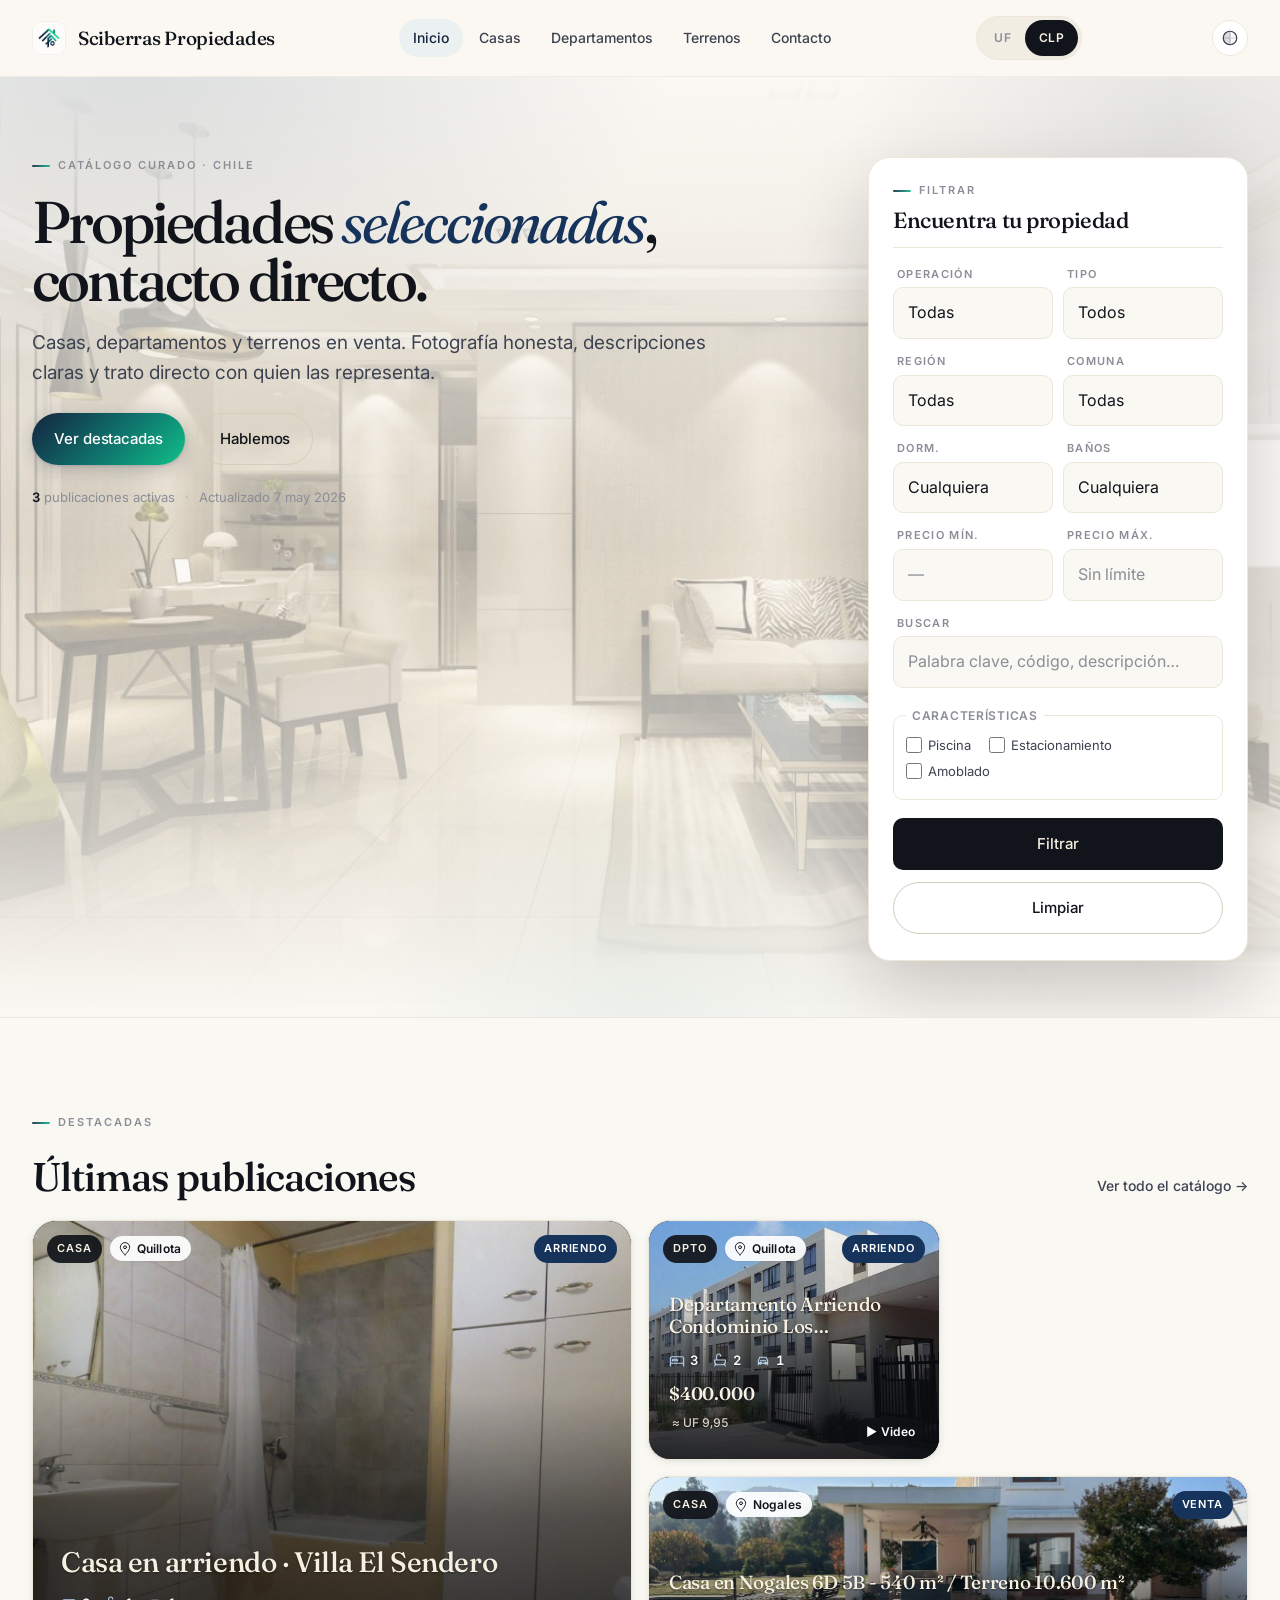
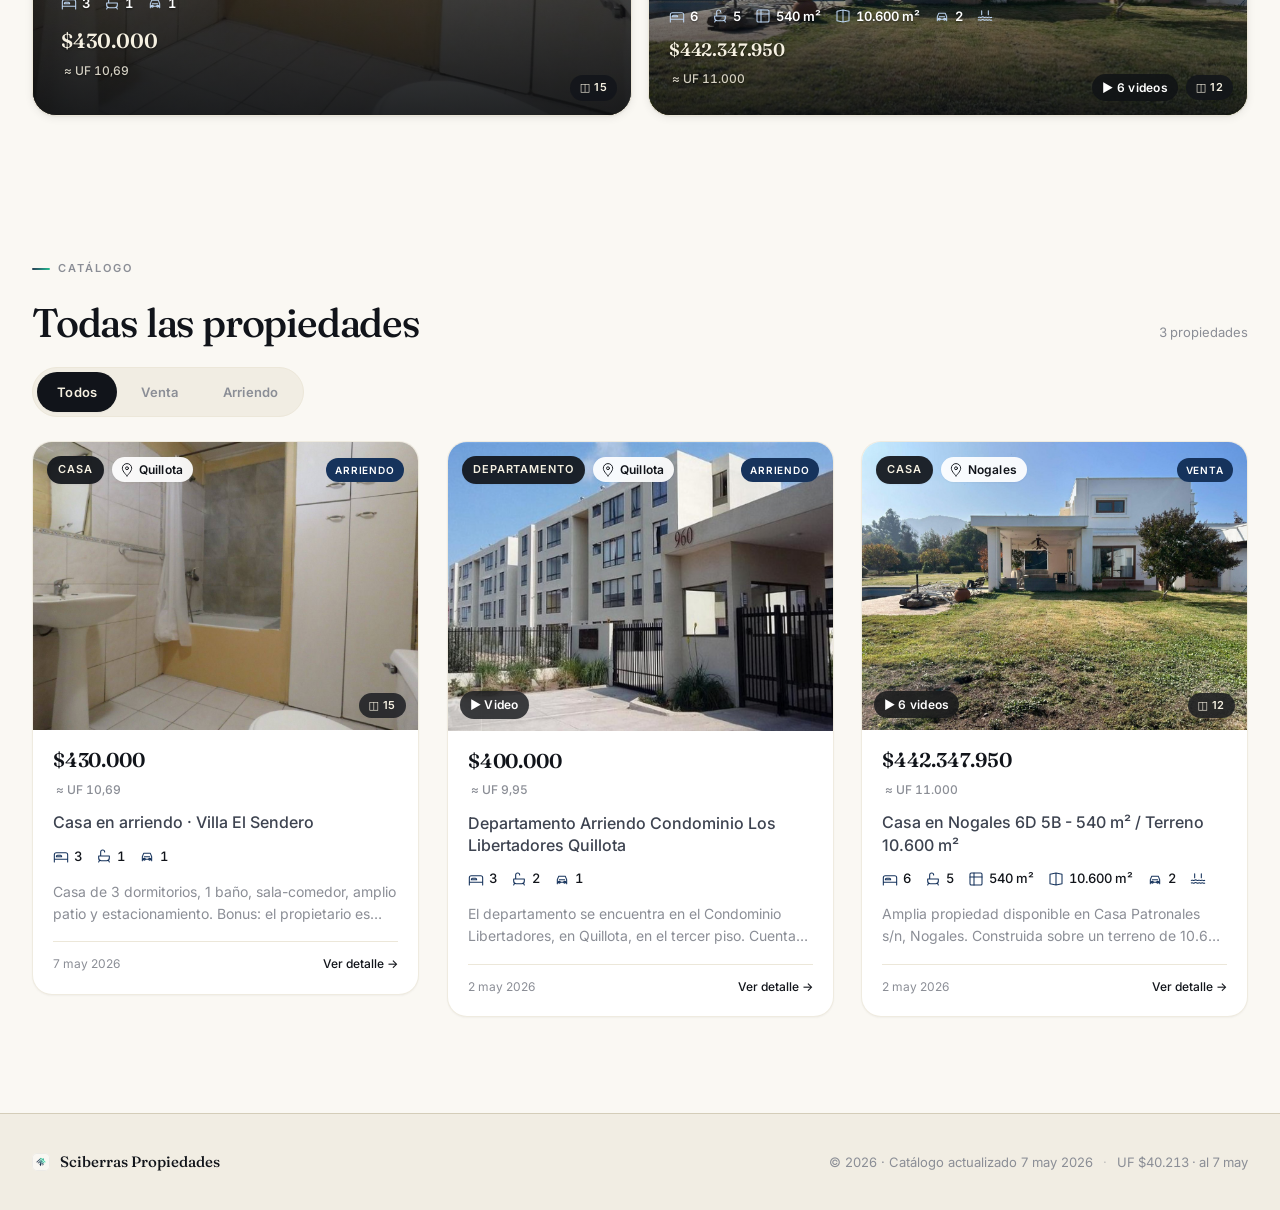
==== commit 13c59ebe: "fix(real-estate): bento cards — badge 'Dpto' + separa chips de media del precio Sección 'Últimas pub" ====
--- a/docs/index.html
+++ b/docs/index.html
@@ -68,7 +68,7 @@
 <link rel="preconnect" href="https://fonts.googleapis.com">
 <link rel="preconnect" href="https://fonts.gstatic.com" crossorigin>
 <link href="https://fonts.googleapis.com/css2?family=Fraunces:ital,opsz,wght@0,9..144,400;0,9..144,500;0,9..144,600;0,9..144,700;1,9..144,400;1,9..144,500&family=Inter:wght@400;500;600;700&display=swap" rel="stylesheet">
-<link rel="stylesheet" href="css/styles.css?v=28">
+<link rel="stylesheet" href="css/styles.css?v=29">
 
 <!-- JSON-LD: RealEstateAgent / LocalBusiness (per-listing schema injected by app.js) -->
 <script type="application/ld+json">
@@ -384,6 +384,6 @@
   </div>
 </footer>
 
-<script src="js/app.js?v=21"></script>
+<script src="js/app.js?v=22"></script>
 </body>
 </html>
--- a/docs/css/styles.css
+++ b/docs/css/styles.css
@@ -24,16 +24,17 @@
   --primary-500:  #3b82f6;
   --primary-50:   #eff6ff;
 
-  /* Editorial accent */
-  --accent:       #b46a3a;       /* terracotta bronze */
-  --accent-soft:  #f4e9d9;
+  /* Brand accent — navy del logo (reemplaza la terracota) */
+  --accent:        #16335c;      /* navy del logo · texto/íconos/acentos */
+  --accent-strong: #16335c;      /* navy de relleno (tags/badges con texto blanco) */
+  --accent-soft:   #e6edf5;      /* tinte navy muy claro para chips */
 
   /* Header surface (theme-aware) */
   --header-bg:    rgba(250, 248, 243, 0.82);
   --header-border:rgba(236, 231, 217, 0.7);
 
   /* Hero gradient stops */
-  --hero-stop-a:  rgba(180, 106, 58, 0.12);
+  --hero-stop-a:  rgba(22, 51, 92, 0.12);
   --hero-stop-b:  rgba(30, 64, 175, 0.06);
 
   /* Skeleton */
@@ -80,13 +81,14 @@
   --on-dark-soft:  #c4c1b6;
   --ink-on:        #0f1115;
 
-  --accent:        #d4885a;
-  --accent-soft:   #2a1f17;
+  --accent:        #7aa2d6;      /* navy claro legible sobre superficies oscuras */
+  --accent-strong: #274d7d;      /* navy de relleno con texto blanco en dark */
+  --accent-soft:   #16273f;
 
   --header-bg:     rgba(15, 17, 21, 0.78);
   --header-border: rgba(38, 42, 54, 0.7);
 
-  --hero-stop-a:   rgba(212, 136, 90, 0.16);
+  --hero-stop-a:   rgba(122, 162, 214, 0.16);
   --hero-stop-b:   rgba(59, 130, 246, 0.10);
 
   --skeleton-base: #1c1f29;
@@ -478,8 +480,8 @@
 .bento-card .bento-img-fallback {
   position: absolute; inset: 0;
   background:
-    radial-gradient(circle at 30% 30%, rgba(180,106,58,0.35), transparent 60%),
-    linear-gradient(135deg, #2a2f38, #14171c);
+    radial-gradient(circle at 30% 30%, rgba(22,51,92,0.42), transparent 60%),
+    linear-gradient(135deg, #22304a, #14171c);
   z-index: 0;
 }
 .bento-body {
@@ -543,7 +545,7 @@
 .badge-bar .operation-badge,
 .badge-bar .operation-badge--venta,
 .badge-bar .operation-badge--arriendo {
-  background: rgba(180, 106, 58, 0.94);
+  background: var(--accent-strong);
   color: #fff;
 }
 /* Comuna legible sobre la foto en cualquier tarjeta (glass blanco) */
@@ -554,6 +556,11 @@
           backdrop-filter: blur(8px);
   box-shadow: var(--shadow-xs);
   min-width: 0;
+  /* La comuna es lo único que puede encogerse (con elipsis) cuando tipo +
+     comuna + operación no caben en la fila. Sin esto, `.badge-bar > *`
+     (flex-shrink:0) impedía encoger y la operación se salía/cortaba
+     (ej. "ARRIEN…" en una card angosta con "Departamento"). */
+  flex-shrink: 1;
 }
 .badge-bar .commune-badge svg { color: #11141a; }
 .badge-bar .commune-badge span {
@@ -772,8 +779,8 @@
   position: relative;
   aspect-ratio: 4 / 3;            /* default: horizontal listing */
   background:
-    radial-gradient(circle at 30% 30%, rgba(180,106,58,0.18), transparent 60%),
-    linear-gradient(135deg, var(--surface-alt), #e6dec9);
+    radial-gradient(circle at 30% 30%, rgba(22,51,92,0.16), transparent 60%),
+    linear-gradient(135deg, var(--surface-alt), #dfe6ef);
   overflow: hidden;
 }
 .card-image--vertical { aspect-ratio: 3 / 4; }
@@ -798,7 +805,7 @@
 }
 .badge-casa         { background: rgba(255, 255, 255, 0.92); color: #11141a; }
 .badge-departamento { background: rgba(17, 20, 26, 0.92); color: #f5f0e1; }
-.badge-terreno      { background: rgba(180, 106, 58, 0.92); color: #fff; }
+.badge-terreno      { background: var(--accent-strong); color: #fff; }
 
 .card-body { padding: 18px 20px 20px; display: flex; flex-direction: column; gap: 6px; flex: 1; }
 .card-price {
@@ -1346,7 +1353,7 @@
   font-weight: 700;
   letter-spacing: 0.14em;
   text-transform: uppercase;
-  background: var(--accent);
+  background: var(--accent-strong);
   color: #fff;
   padding: 3px 9px;
   border-radius: var(--radius-pill);
@@ -1363,7 +1370,7 @@
 
 /* Listing card with active offer — show a corner ribbon-ish accent */
 .card:has(.price-block.has-offer) {
-  border-color: rgba(180, 106, 58, 0.35);
+  border-color: color-mix(in srgb, var(--accent) 42%, transparent);
 }
 
 /* ─── Card / Bento as div (was button) — keep cursor + focus ─────────── */
@@ -1490,7 +1497,7 @@
   font-weight: 600;
 }
 .bento-card .amenity svg {
-  color: #f4d4b8;
+  color: #bcd4f0;
 }
 .bento-card .amenity span {
   color: #fff;
@@ -1583,6 +1590,29 @@
   right: 12px;
 }
 
+/* ─── Bento media cluster: video + fotos juntos abajo-derecha ───────────
+   En las bento cards el cuerpo (título + precio) se pinta SOBRE la foto,
+   pinado abajo-izquierda. Antes el "▶ Video" flotaba abajo-izquierda y se
+   solapaba con el "≈ UF …". Ahora ambos indicadores viven en un clúster
+   abajo-derecha, lejos del precio. Solo aplica a bento (las .card normales
+   tienen el cuerpo debajo de la foto, sin solape). */
+.bento-media {
+  position: absolute;
+  bottom: 14px;
+  right: 14px;
+  z-index: 3;
+  display: flex;
+  align-items: center;
+  gap: 8px;
+  pointer-events: none;
+}
+.bento-media:empty { display: none; }
+.bento-media .media-video-badge,
+.bento-media .bento-photos {
+  position: static;
+  top: auto; right: auto; bottom: auto; left: auto;
+}
+
 /* ─── Operation badge (VENTA/ARRIENDO) — top-right twin of the type badge ── */
 .operation-badge {
   position: absolute;
@@ -1601,7 +1631,7 @@
   z-index: 2;
 }
 .operation-badge--arriendo {
-  background: rgba(180, 106, 58, 0.94);
+  background: var(--accent-strong);
   color: #fff;
 }
 .card-image .operation-badge {
@@ -1677,7 +1707,7 @@
   box-shadow: var(--shadow-xs);
 }
 .operation-toggle button[data-op="arriendo"].is-active {
-  background: var(--accent);
+  background: var(--accent-strong);
   color: #fff;
 }
 
@@ -1749,9 +1779,9 @@
 /* ── Hero: richer gradient, tighter on desktop ── */
 .hero {
   background:
-    radial-gradient(1000px 700px at 10% -5%, rgba(180,106,58,0.14), transparent 55%),
-    radial-gradient(600px 400px at 92% 5%,  rgba(26,39,68,0.10),   transparent 55%),
-    radial-gradient(400px 400px at 50% 100%, rgba(180,106,58,0.06), transparent 70%),
+    radial-gradient(1000px 700px at 10% -5%, rgba(22,51,92,0.14),   transparent 55%),
+    radial-gradient(600px 400px at 92% 5%,  rgba(26,39,68,0.10),    transparent 55%),
+    radial-gradient(400px 400px at 50% 100%, rgba(15,118,110,0.06), transparent 70%),
     var(--bg);
 }
 
@@ -1964,9 +1994,9 @@
 
 /* ── Operation toggle: Arriendo badge ── */
 .operation-toggle button[data-op="arriendo"].is-active {
-  background: var(--accent);
+  background: var(--accent-strong);
   color: #fff;
-  box-shadow: 0 2px 8px color-mix(in srgb, var(--accent) 35%, transparent);
+  box-shadow: 0 2px 8px color-mix(in srgb, var(--accent-strong) 35%, transparent);
 }
 
 /* ── Gallery stage image: clickable hint for lightbox ── */
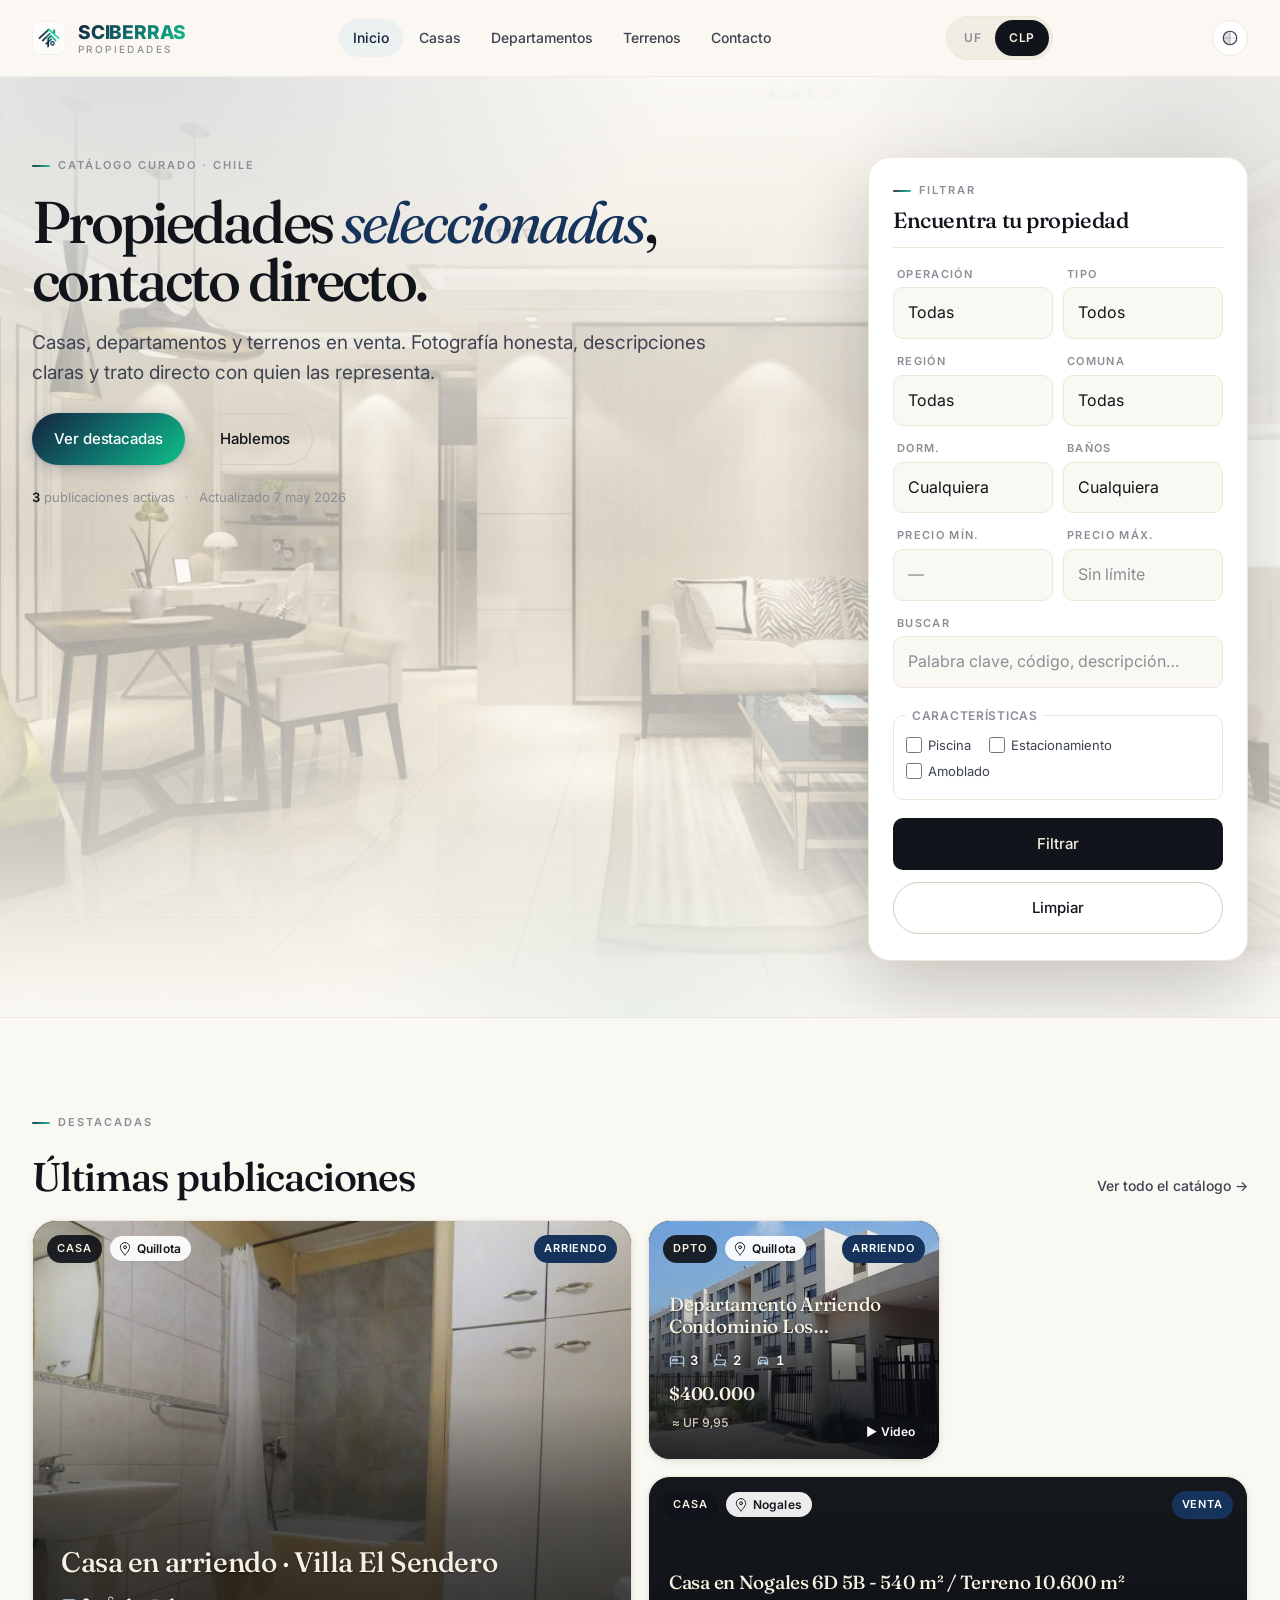
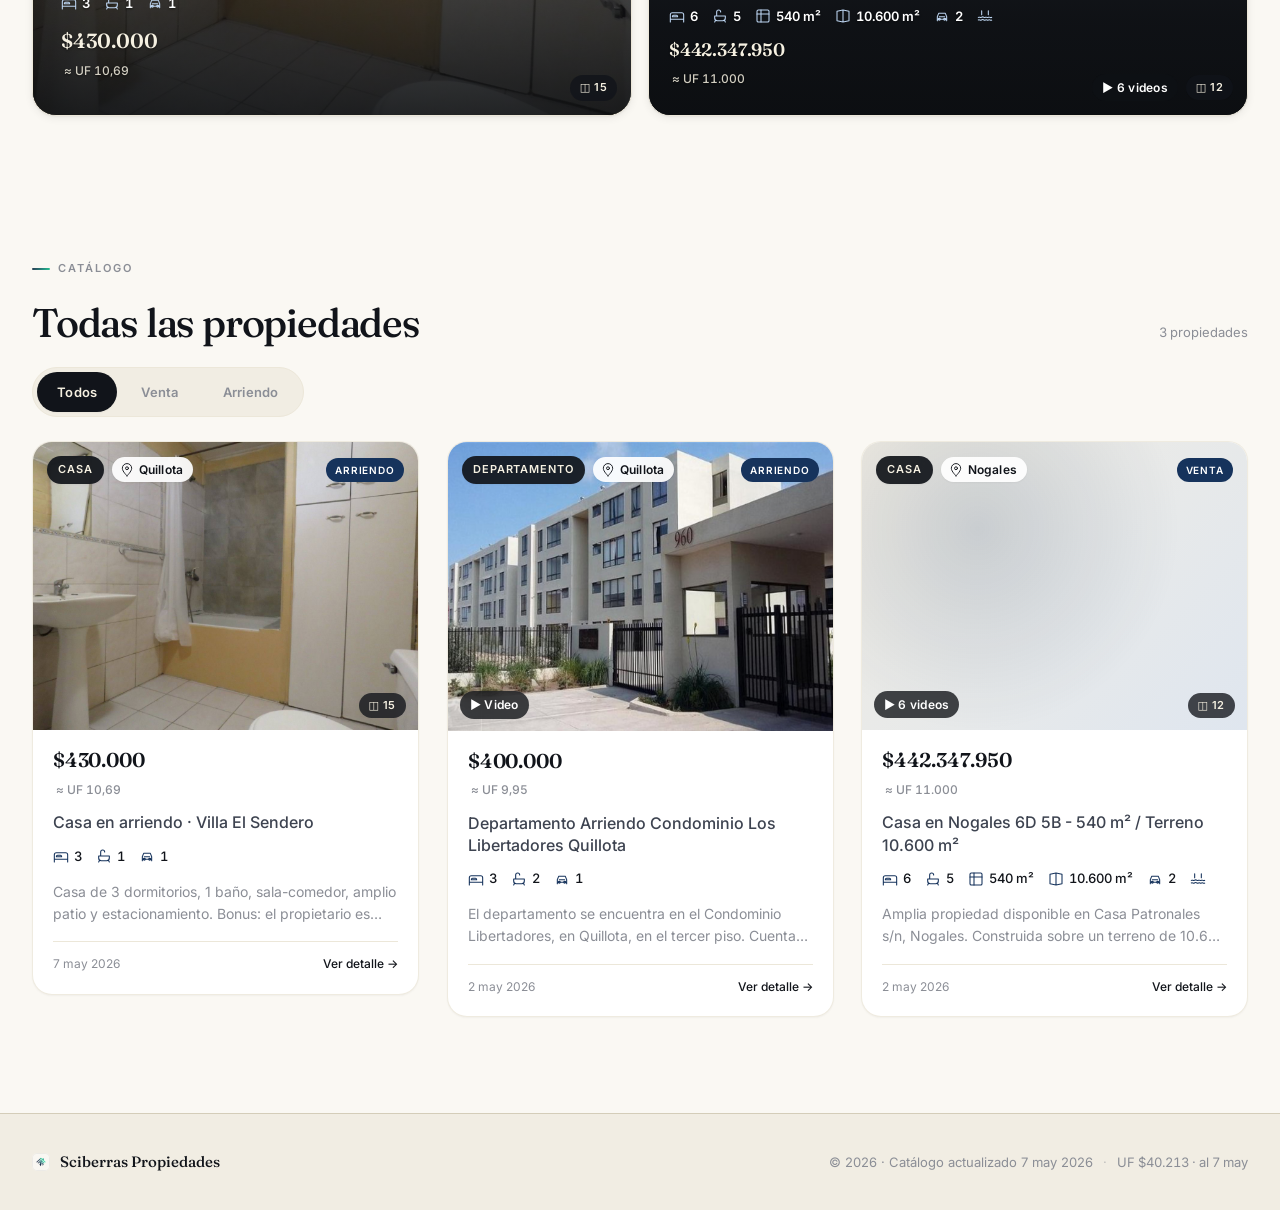
==== commit 4386946a: "Header: usar tipografía/colores del logo oficial en 'Sciberras Propiedades' - SCIBERRAS en mayúscula" ====
--- a/docs/index.html
+++ b/docs/index.html
@@ -68,7 +68,7 @@
 <link rel="preconnect" href="https://fonts.googleapis.com">
 <link rel="preconnect" href="https://fonts.gstatic.com" crossorigin>
 <link href="https://fonts.googleapis.com/css2?family=Fraunces:ital,opsz,wght@0,9..144,400;0,9..144,500;0,9..144,600;0,9..144,700;1,9..144,400;1,9..144,500&family=Inter:wght@400;500;600;700&display=swap" rel="stylesheet">
-<link rel="stylesheet" href="css/styles.css?v=29">
+<link rel="stylesheet" href="css/styles.css?v=30">
 
 <!-- JSON-LD: RealEstateAgent / LocalBusiness (per-listing schema injected by app.js) -->
 <script type="application/ld+json">
@@ -122,7 +122,10 @@
   <div class="container header-inner">
     <a href="#inicio" class="brand" data-route="inicio">
       <img class="brand-mark" src="brand-mark.png?v=29" alt="Sciberras Propiedades" width="34" height="34" decoding="async">
-      <span class="brand-name">Sciberras Propiedades</span>
+      <span class="brand-name">
+        <span class="brand-name-main">Sciberras</span>
+        <span class="brand-name-sub">Propiedades</span>
+      </span>
     </a>
     <nav class="main-nav" aria-label="Principal">
       <a href="#inicio" data-route="inicio" class="nav-link active">Inicio</a>
--- a/docs/css/styles.css
+++ b/docs/css/styles.css
@@ -229,10 +229,30 @@
 }
 .brand-mark.small { width: 18px; height: 18px; border-radius: 5px; display: inline-block; vertical-align: middle; }
 .brand-name {
-  font-family: var(--font-display);
+  display: flex;
+  flex-direction: column;
+  line-height: 1;
+}
+.brand-name-main {
+  font-family: var(--font);
+  font-weight: 800;
+  font-size: 19px;
+  letter-spacing: -0.01em;
+  text-transform: uppercase;
+  background: var(--brand-gradient, linear-gradient(135deg, #14233f 0%, #0f766e 55%, #10c088 100%));
+  -webkit-background-clip: text;
+          background-clip: text;
+  -webkit-text-fill-color: transparent;
+  color: transparent;
+}
+.brand-name-sub {
+  font-family: var(--font);
   font-weight: 500;
-  font-size: 19px;
-  letter-spacing: -0.015em;
+  font-size: 10px;
+  letter-spacing: 0.24em;
+  text-transform: uppercase;
+  color: var(--ink-mute);
+  margin-top: 2px;
 }
 
 .main-nav { display: flex; gap: 2px; }
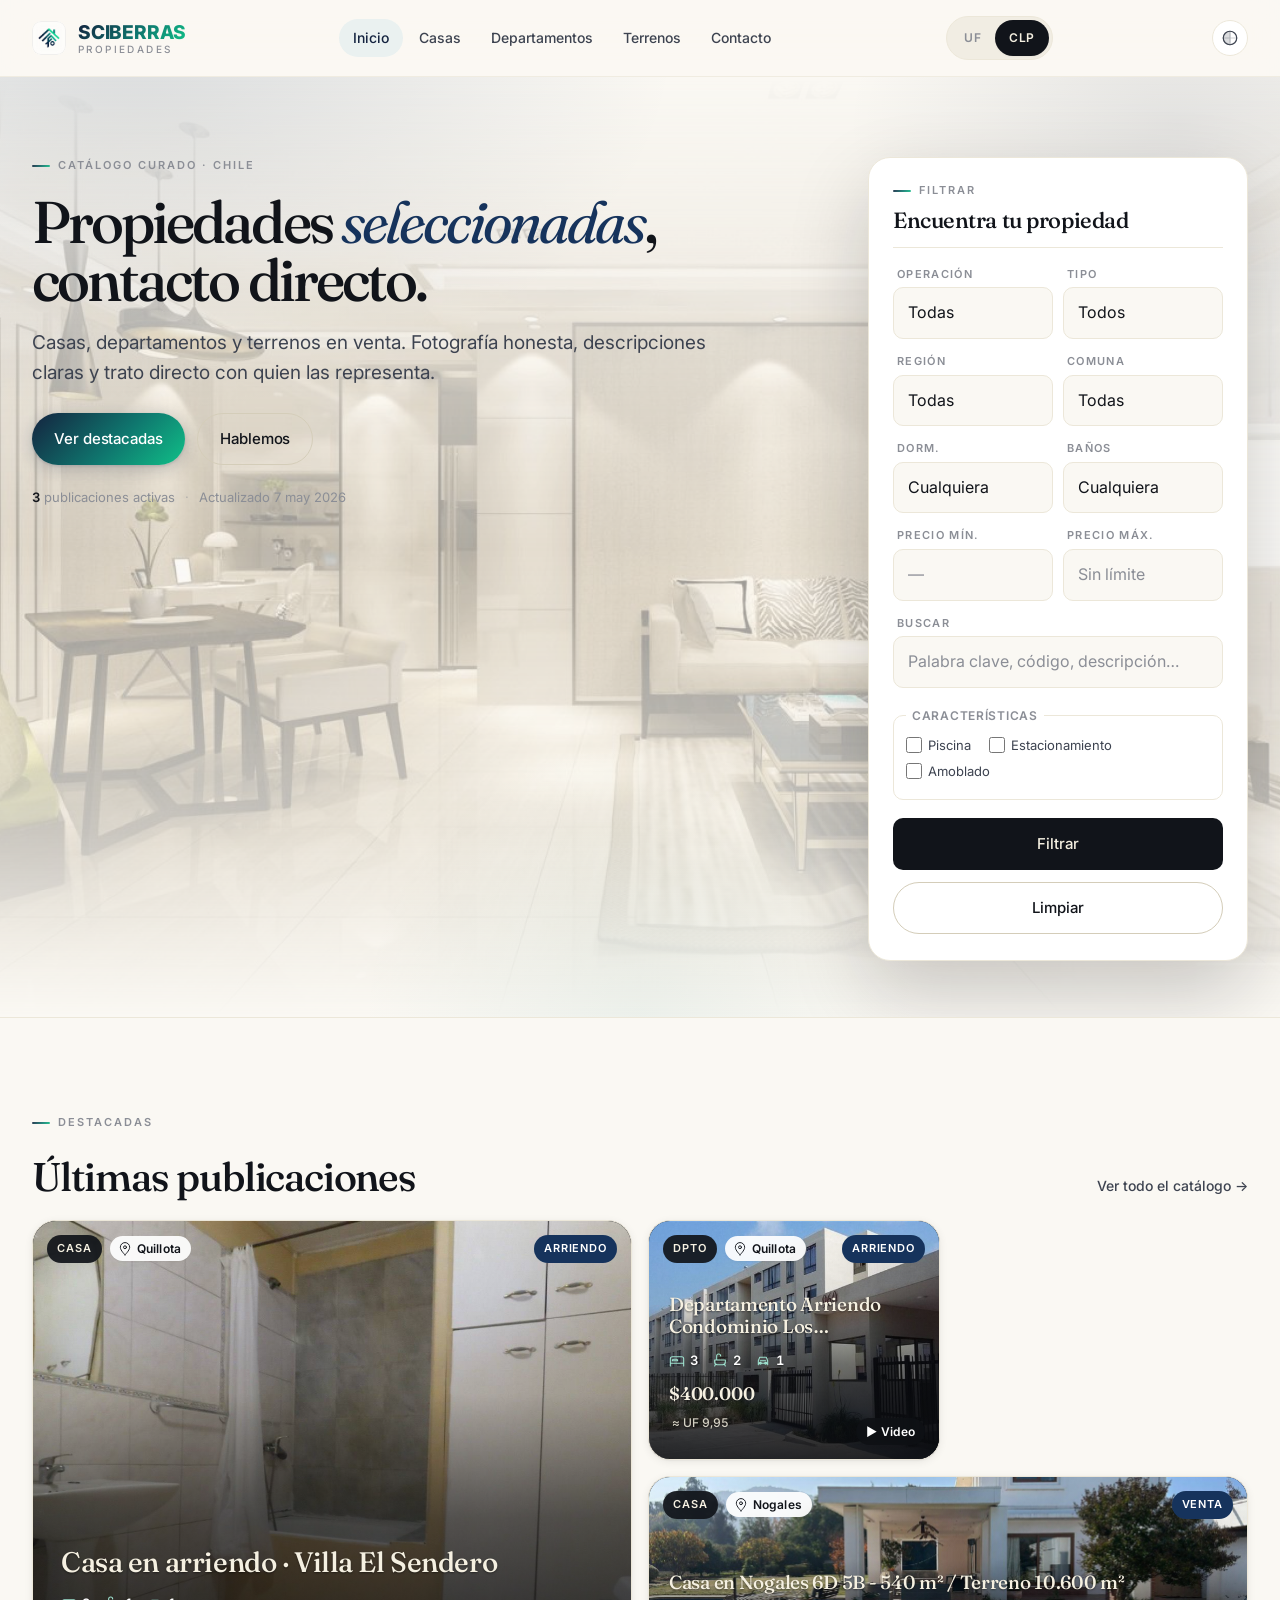
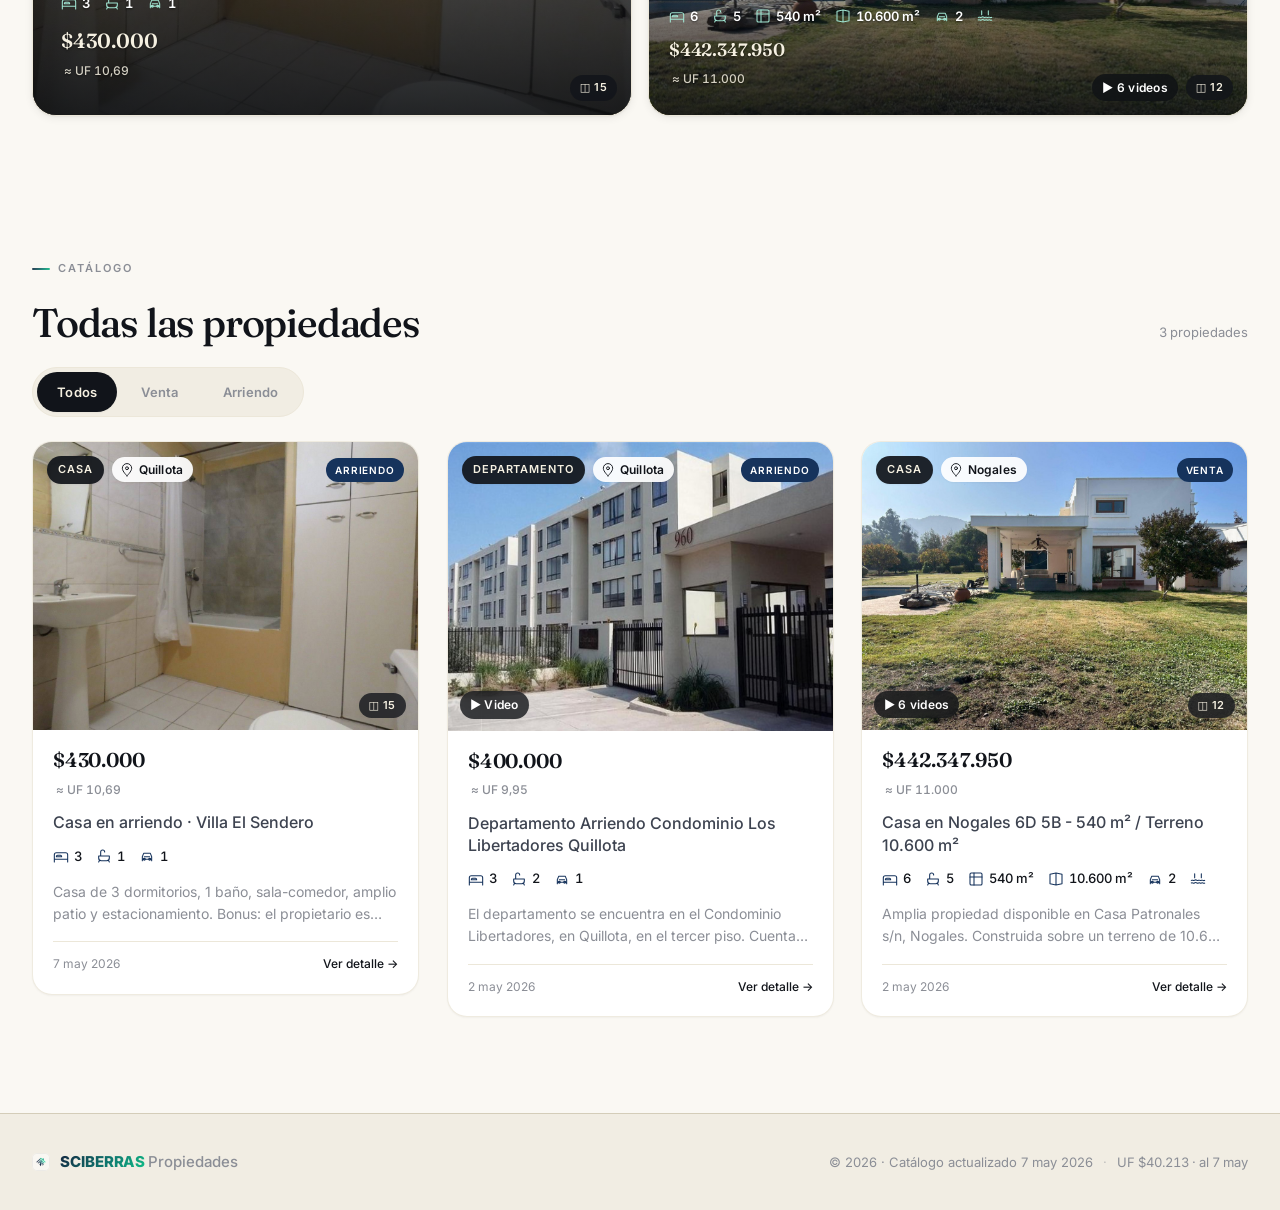
==== commit eaec5904: "Consistencia de marca total: navy-teal-esmeralda del logo en todo el sitio - Footer: mismo tratamien" ====
--- a/docs/index.html
+++ b/docs/index.html
@@ -68,7 +68,7 @@
 <link rel="preconnect" href="https://fonts.googleapis.com">
 <link rel="preconnect" href="https://fonts.gstatic.com" crossorigin>
 <link href="https://fonts.googleapis.com/css2?family=Fraunces:ital,opsz,wght@0,9..144,400;0,9..144,500;0,9..144,600;0,9..144,700;1,9..144,400;1,9..144,500&family=Inter:wght@400;500;600;700&display=swap" rel="stylesheet">
-<link rel="stylesheet" href="css/styles.css?v=30">
+<link rel="stylesheet" href="css/styles.css?v=31">
 
 <!-- JSON-LD: RealEstateAgent / LocalBusiness (per-listing schema injected by app.js) -->
 <script type="application/ld+json">
@@ -377,7 +377,9 @@
   <div class="container footer-inner">
     <div class="footer-brand-block">
       <img class="brand-mark small" src="brand-mark.png?v=29" alt="Sciberras Propiedades" width="22" height="22" decoding="async">
-      <span class="footer-brand">Sciberras Propiedades</span>
+      <span class="footer-brand">
+        <span class="footer-brand-main">Sciberras</span> <span class="footer-brand-sub">Propiedades</span>
+      </span>
     </div>
     <p class="footer-meta">
       © <span id="footerYear"></span> · Catálogo actualizado <time id="footerUpdated"></time>
--- a/docs/css/styles.css
+++ b/docs/css/styles.css
@@ -18,11 +18,12 @@
   --on-dark-soft: #c4c1b6;
   --ink-on:       #f5f0e1;
 
-  /* Brand (kept blue for continuity) */
-  --primary:      #1e40af;
-  --primary-600:  #1d4ed8;
-  --primary-500:  #3b82f6;
-  --primary-50:   #eff6ff;
+  /* Brand base (sobrescrito abajo por el bloque "Palette refresh" con los
+     tonos navy→teal→esmeralda del logo; se deja aquí solo como fallback) */
+  --primary:      #14233f;
+  --primary-600:  #1d3358;
+  --primary-500:  #2b6f66;
+  --primary-50:   #eaf1f0;
 
   /* Brand accent — navy del logo (reemplaza la terracota) */
   --accent:        #16335c;      /* navy del logo · texto/íconos/acentos */
@@ -33,9 +34,9 @@
   --header-bg:    rgba(250, 248, 243, 0.82);
   --header-border:rgba(236, 231, 217, 0.7);
 
-  /* Hero gradient stops */
-  --hero-stop-a:  rgba(22, 51, 92, 0.12);
-  --hero-stop-b:  rgba(30, 64, 175, 0.06);
+  /* Hero gradient stops — navy + teal del logo (antes azul royal genérico) */
+  --hero-stop-a:  rgba(20, 35, 63, 0.12);
+  --hero-stop-b:  rgba(15, 118, 110, 0.07);
 
   /* Skeleton */
   --skeleton-base: #ece7d9;
@@ -81,15 +82,15 @@
   --on-dark-soft:  #c4c1b6;
   --ink-on:        #0f1115;
 
-  --accent:        #7aa2d6;      /* navy claro legible sobre superficies oscuras */
+  --accent:        #2dd4bf;      /* teal claro del logo, legible sobre superficies oscuras */
   --accent-strong: #274d7d;      /* navy de relleno con texto blanco en dark */
   --accent-soft:   #16273f;
 
   --header-bg:     rgba(15, 17, 21, 0.78);
   --header-border: rgba(38, 42, 54, 0.7);
 
-  --hero-stop-a:   rgba(122, 162, 214, 0.16);
-  --hero-stop-b:   rgba(59, 130, 246, 0.10);
+  --hero-stop-a:   rgba(43, 143, 128, 0.18);
+  --hero-stop-b:   rgba(16, 192, 136, 0.10);
 
   --skeleton-base: #1c1f29;
   --skeleton-shine: rgba(255, 255, 255, 0.06);
@@ -1058,6 +1059,18 @@
 }
 .footer-brand-block { display: inline-flex; align-items: center; gap: 10px; }
 .footer-brand { font-weight: 500; color: var(--ink); font-family: var(--font-display); font-size: 15px; }
+.footer-brand-main {
+  font-family: var(--font);
+  font-weight: 800;
+  text-transform: uppercase;
+  letter-spacing: -0.005em;
+  background: var(--brand-gradient, linear-gradient(135deg, #14233f 0%, #0f766e 55%, #10c088 100%));
+  -webkit-background-clip: text;
+          background-clip: text;
+  -webkit-text-fill-color: transparent;
+  color: transparent;
+}
+.footer-brand-sub { color: var(--ink-mute); font-family: var(--font); font-weight: 500; }
 .footer-meta { margin: 0; color: var(--ink-mute); }
 
 /* ─── Fade-in animation ──────────────────────────────────────────────── */
@@ -1517,7 +1530,7 @@
   font-weight: 600;
 }
 .bento-card .amenity svg {
-  color: #bcd4f0;
+  color: #9fe3d0;
 }
 .bento-card .amenity span {
   color: #fff;
@@ -1853,7 +1866,7 @@
 }
 :root[data-theme="dark"] .nav-link.active {
   background: var(--primary-50);
-  color: #a8b8f0;
+  color: #2fe0a6;
 }
 
 /* ── Button primary: use brand gradient ── */
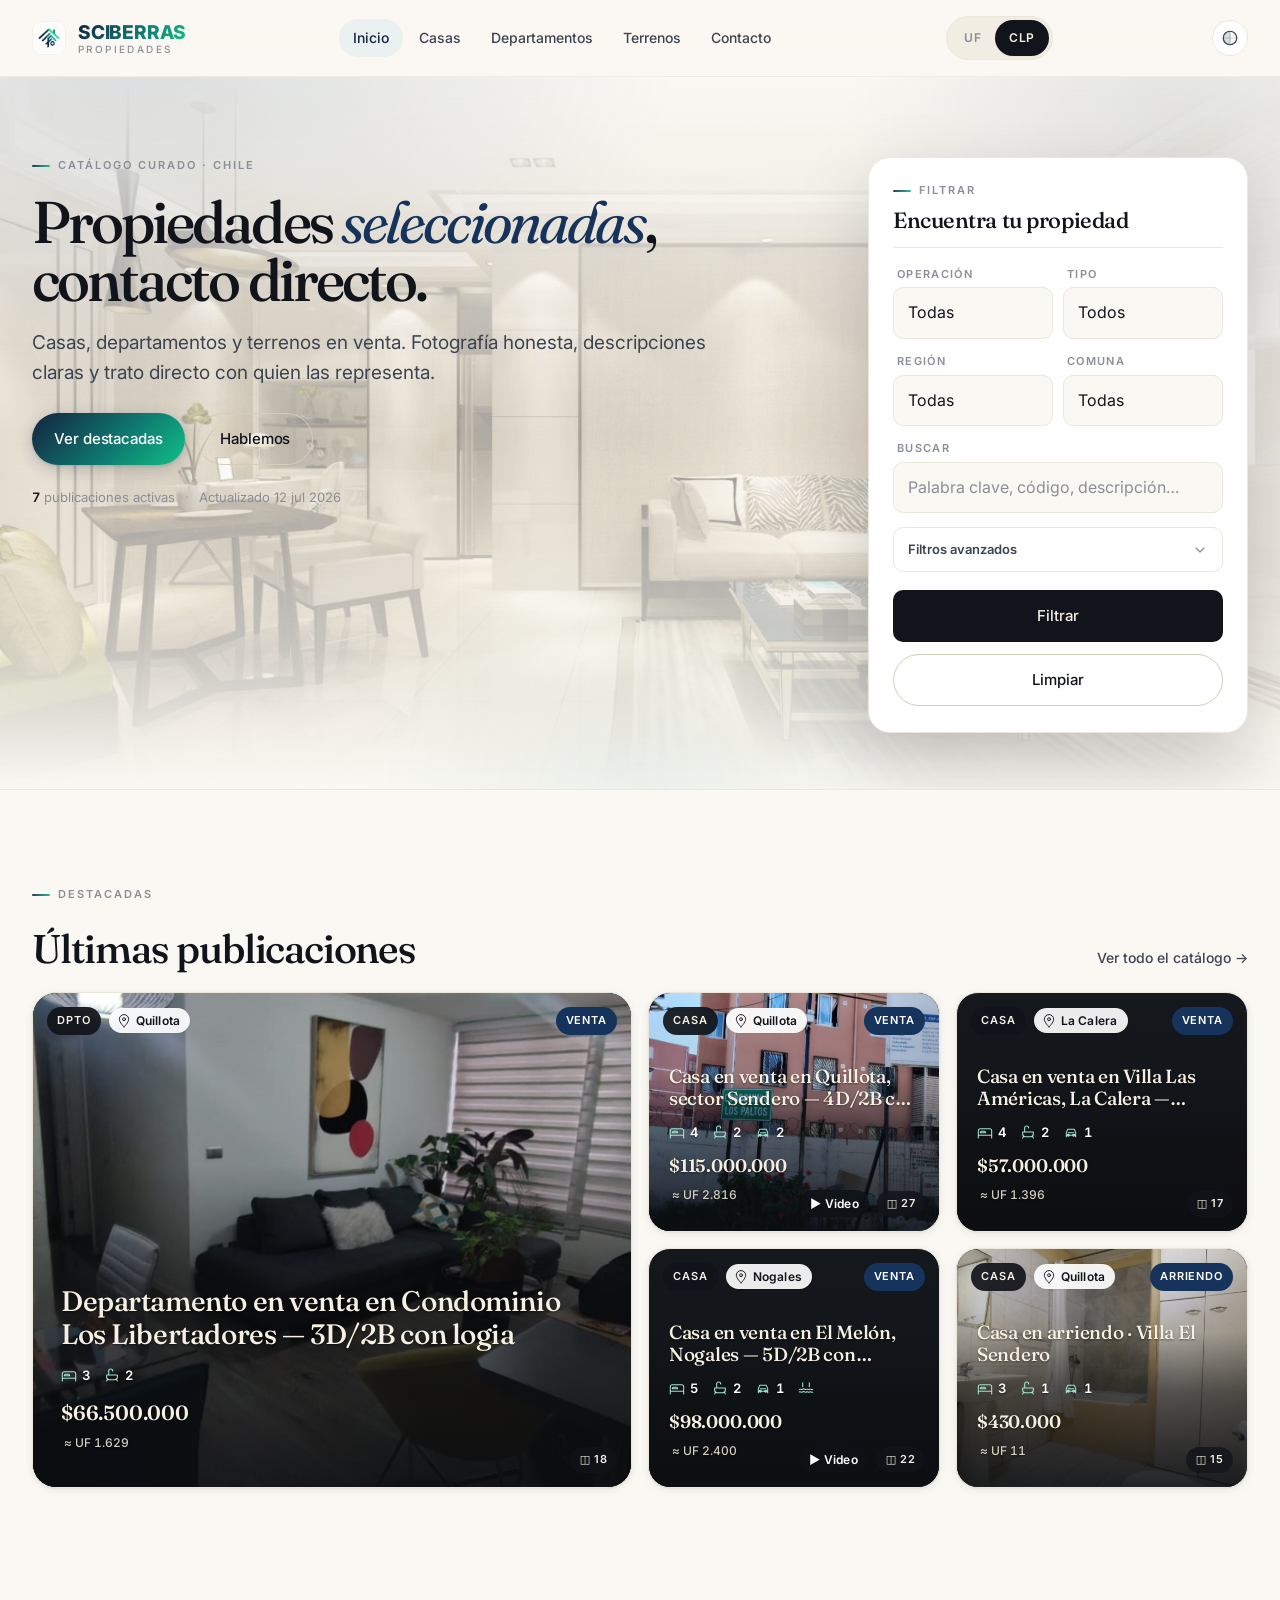
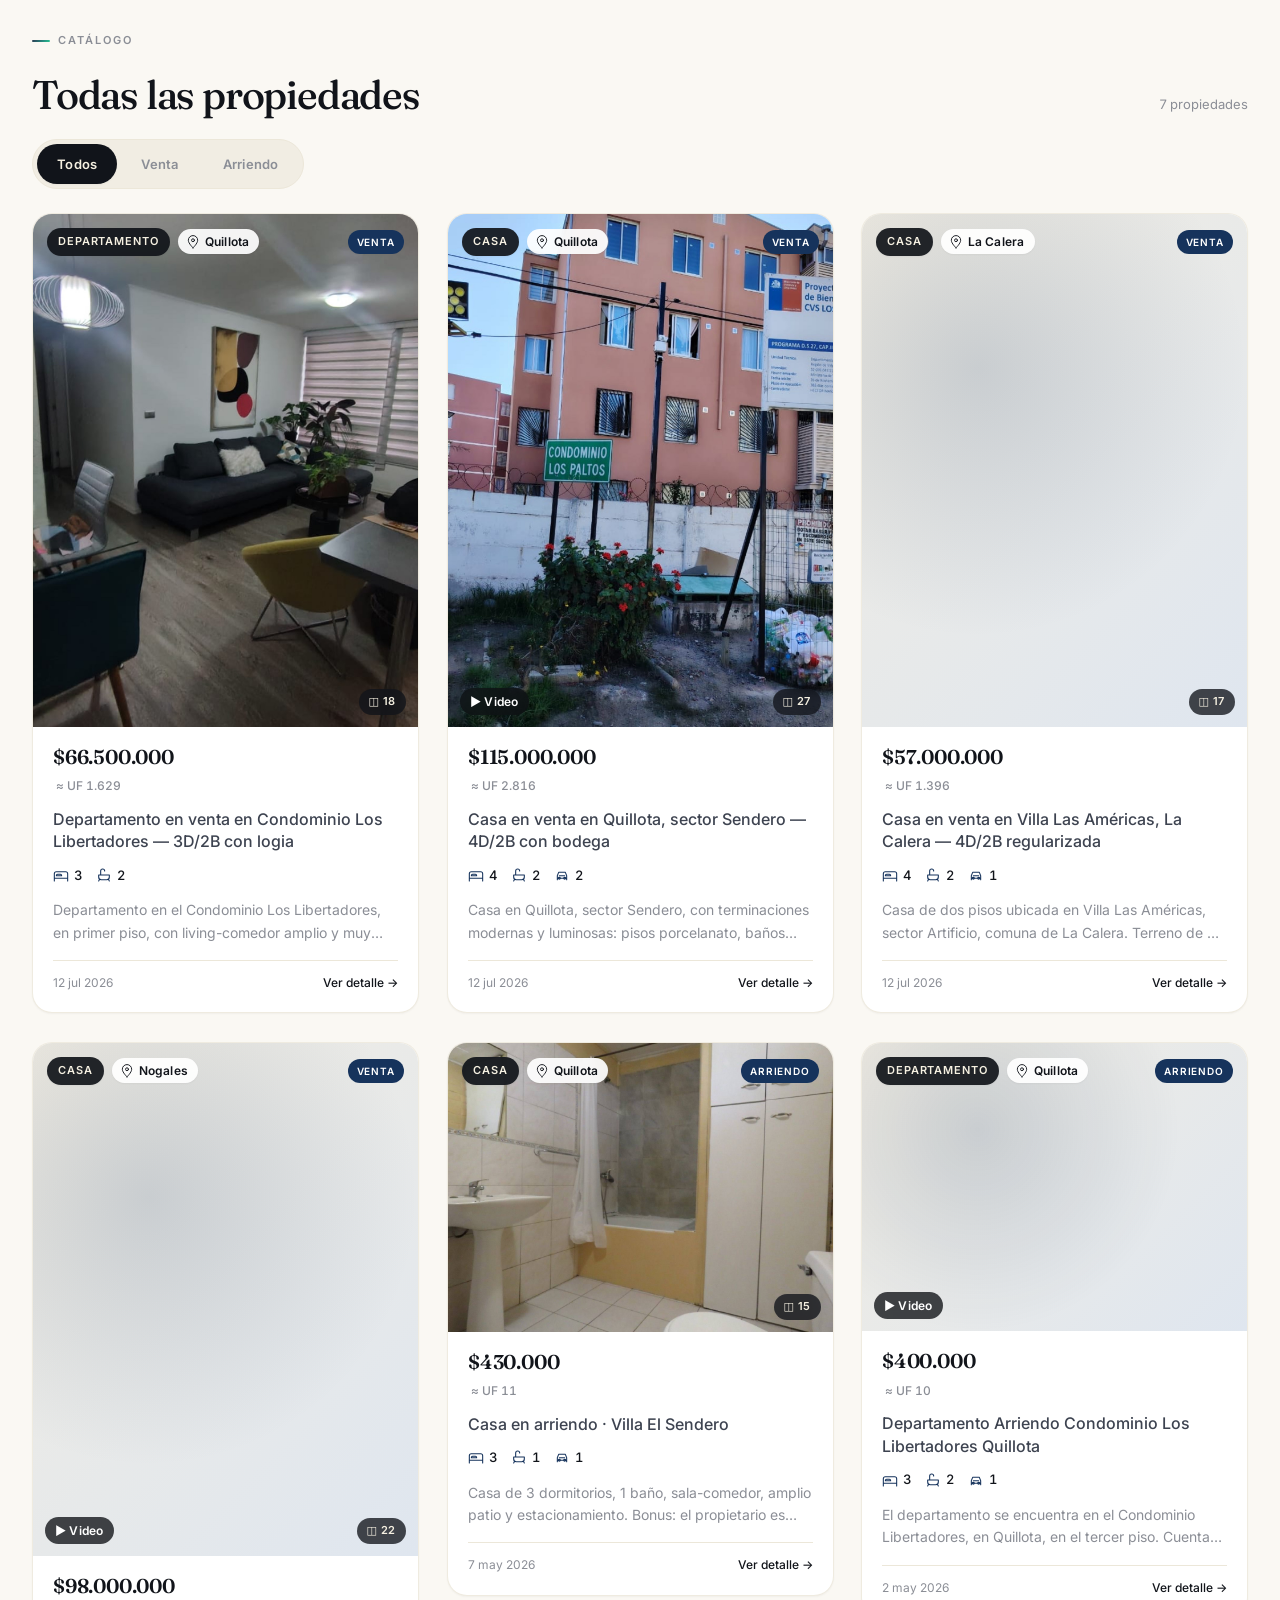
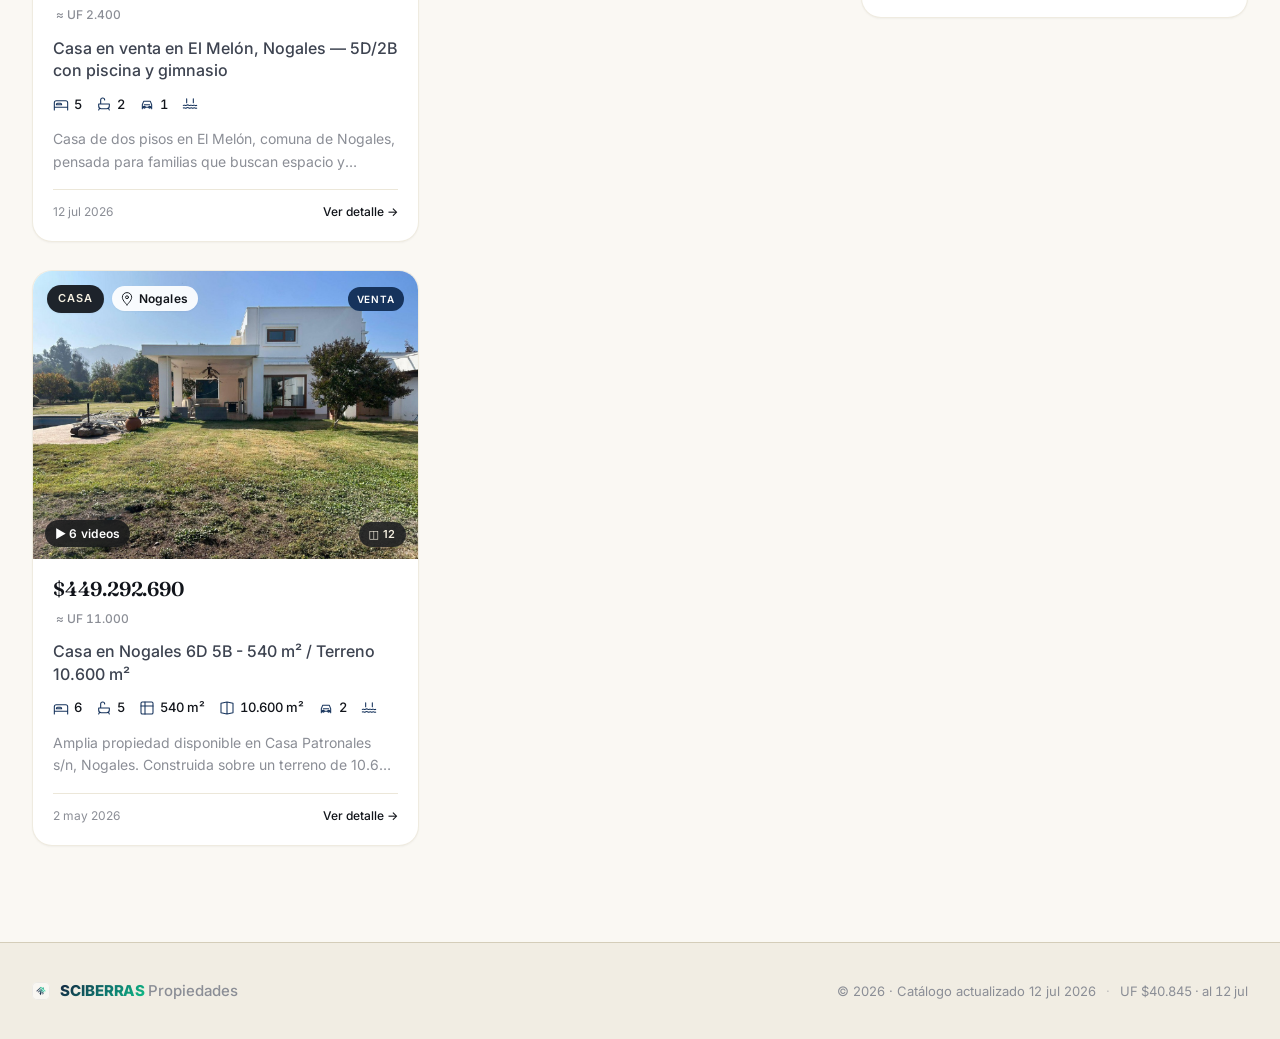
==== commit 40d3fa99: "UF sin decimales (redondeo hacia arriba) + panel de filtros colapsable Precios UF: - fmtAmount() en " ====
--- a/docs/index.html
+++ b/docs/index.html
@@ -68,7 +68,7 @@
 <link rel="preconnect" href="https://fonts.googleapis.com">
 <link rel="preconnect" href="https://fonts.gstatic.com" crossorigin>
 <link href="https://fonts.googleapis.com/css2?family=Fraunces:ital,opsz,wght@0,9..144,400;0,9..144,500;0,9..144,600;0,9..144,700;1,9..144,400;1,9..144,500&family=Inter:wght@400;500;600;700&display=swap" rel="stylesheet">
-<link rel="stylesheet" href="css/styles.css?v=31">
+<link rel="stylesheet" href="css/styles.css?v=32">
 
 <!-- JSON-LD: RealEstateAgent / LocalBusiness (per-listing schema injected by app.js) -->
 <script type="application/ld+json">
@@ -223,53 +223,65 @@
             </div>
           </div>
 
-          <div class="search-row">
-            <div class="search-field">
-              <label for="filterBedrooms">Dorm.</label>
-              <select id="filterBedrooms">
-                <option value="">Cualquiera</option>
-                <option value="1">1 ó más</option>
-                <option value="2">2 ó más</option>
-                <option value="3">3 ó más</option>
-                <option value="4">4 ó más</option>
-                <option value="5">5 ó más</option>
-              </select>
-            </div>
-            <div class="search-field">
-              <label for="filterBathrooms">Baños</label>
-              <select id="filterBathrooms">
-                <option value="">Cualquiera</option>
-                <option value="1">1 ó más</option>
-                <option value="2">2 ó más</option>
-                <option value="3">3 ó más</option>
-                <option value="4">4 ó más</option>
-                <option value="5">5 ó más</option>
-              </select>
-            </div>
-          </div>
-
-          <div class="search-row">
-            <div class="search-field">
-              <label for="filterPriceMin">Precio mín.</label>
-              <input type="number" id="filterPriceMin" min="0" step="100" placeholder="—">
-            </div>
-            <div class="search-field">
-              <label for="filterPriceMax">Precio máx.</label>
-              <input type="number" id="filterPriceMax" min="0" step="100" placeholder="Sin límite">
-            </div>
-          </div>
-
           <div class="search-field">
             <label for="q">Buscar</label>
             <input type="search" id="q" placeholder="Palabra clave, código, descripción…">
           </div>
 
-          <fieldset class="search-amenities">
-            <legend>Características</legend>
-            <label><input type="checkbox" id="filterPool"> Piscina</label>
-            <label><input type="checkbox" id="filterParking"> Estacionamiento</label>
-            <label><input type="checkbox" id="filterFurnished"> Amoblado</label>
-          </fieldset>
+          <details class="search-advanced" id="searchAdvanced">
+            <summary class="search-advanced-toggle">
+              <span class="search-advanced-toggle-text">Filtros avanzados</span>
+              <span class="search-advanced-badge" id="searchAdvancedBadge" hidden>0</span>
+              <svg class="search-advanced-chevron" viewBox="0 0 24 24" fill="none" stroke="currentColor" stroke-width="1.8" stroke-linecap="round" stroke-linejoin="round" aria-hidden="true">
+                <path d="M6 9l6 6 6-6"/>
+              </svg>
+            </summary>
+
+            <div class="search-advanced-body">
+              <div class="search-row">
+                <div class="search-field">
+                  <label for="filterBedrooms">Dorm.</label>
+                  <select id="filterBedrooms">
+                    <option value="">Cualquiera</option>
+                    <option value="1">1 ó más</option>
+                    <option value="2">2 ó más</option>
+                    <option value="3">3 ó más</option>
+                    <option value="4">4 ó más</option>
+                    <option value="5">5 ó más</option>
+                  </select>
+                </div>
+                <div class="search-field">
+                  <label for="filterBathrooms">Baños</label>
+                  <select id="filterBathrooms">
+                    <option value="">Cualquiera</option>
+                    <option value="1">1 ó más</option>
+                    <option value="2">2 ó más</option>
+                    <option value="3">3 ó más</option>
+                    <option value="4">4 ó más</option>
+                    <option value="5">5 ó más</option>
+                  </select>
+                </div>
+              </div>
+
+              <div class="search-row">
+                <div class="search-field">
+                  <label for="filterPriceMin">Precio mín.</label>
+                  <input type="number" id="filterPriceMin" min="0" step="100" placeholder="—">
+                </div>
+                <div class="search-field">
+                  <label for="filterPriceMax">Precio máx.</label>
+                  <input type="number" id="filterPriceMax" min="0" step="100" placeholder="Sin límite">
+                </div>
+              </div>
+
+              <fieldset class="search-amenities">
+                <legend>Características</legend>
+                <label><input type="checkbox" id="filterPool"> Piscina</label>
+                <label><input type="checkbox" id="filterParking"> Estacionamiento</label>
+                <label><input type="checkbox" id="filterFurnished"> Amoblado</label>
+              </fieldset>
+            </div>
+          </details>
 
           <div class="search-actions">
             <button type="submit" class="btn btn-dark">Filtrar</button>
@@ -389,6 +401,6 @@
   </div>
 </footer>
 
-<script src="js/app.js?v=22"></script>
+<script src="js/app.js?v=23"></script>
 </body>
 </html>
--- a/docs/css/styles.css
+++ b/docs/css/styles.css
@@ -1475,6 +1475,62 @@
   .search-row { grid-template-columns: 1fr; }
 }
 
+/* ─── Search filters: collapsible "Filtros avanzados" disclosure ──────── */
+.search-advanced {
+  border: 1px solid var(--border);
+  border-radius: var(--radius-sm);
+  background: var(--bg-elev);
+  overflow: hidden;
+}
+.search-advanced-toggle {
+  display: flex;
+  align-items: center;
+  gap: 8px;
+  padding: 11px 14px;
+  font-size: 13px;
+  font-weight: 600;
+  color: var(--ink-soft);
+  cursor: pointer;
+  list-style: none;
+  -webkit-tap-highlight-color: transparent;
+  user-select: none;
+  transition: background 0.15s, color 0.15s;
+}
+.search-advanced-toggle::-webkit-details-marker { display: none; }
+.search-advanced-toggle:hover { background: var(--surface-alt); color: var(--ink); }
+.search-advanced-toggle-text { flex: 1 1 auto; }
+.search-advanced-badge {
+  display: inline-flex; align-items: center; justify-content: center;
+  min-width: 18px; height: 18px; padding: 0 5px;
+  border-radius: var(--radius-pill);
+  background: var(--brand-gradient, var(--accent-strong));
+  color: #fff;
+  font-size: 11px; font-weight: 700;
+  font-variant-numeric: tabular-nums;
+}
+.search-advanced-badge[hidden] { display: none; }
+.search-advanced-chevron {
+  width: 16px; height: 16px; flex-shrink: 0;
+  color: var(--ink-mute);
+  transition: transform 0.2s ease;
+}
+.search-advanced[open] .search-advanced-chevron { transform: rotate(180deg); }
+.search-advanced[open] .search-advanced-toggle {
+  border-bottom: 1px solid var(--border);
+}
+.search-advanced-body {
+  display: flex;
+  flex-direction: column;
+  gap: 14px;
+  padding: 14px;
+}
+/* Disclosure open/close animation — respects reduced-motion via the global rule below */
+.search-advanced-body { animation: search-advanced-in 0.18s ease; }
+@keyframes search-advanced-in {
+  from { opacity: 0; transform: translateY(-4px); }
+  to   { opacity: 1; transform: translateY(0); }
+}
+
 /* ─── Amenity icons on cards ─────────────────────────────────────────── */
 .amenities {
   display: flex;
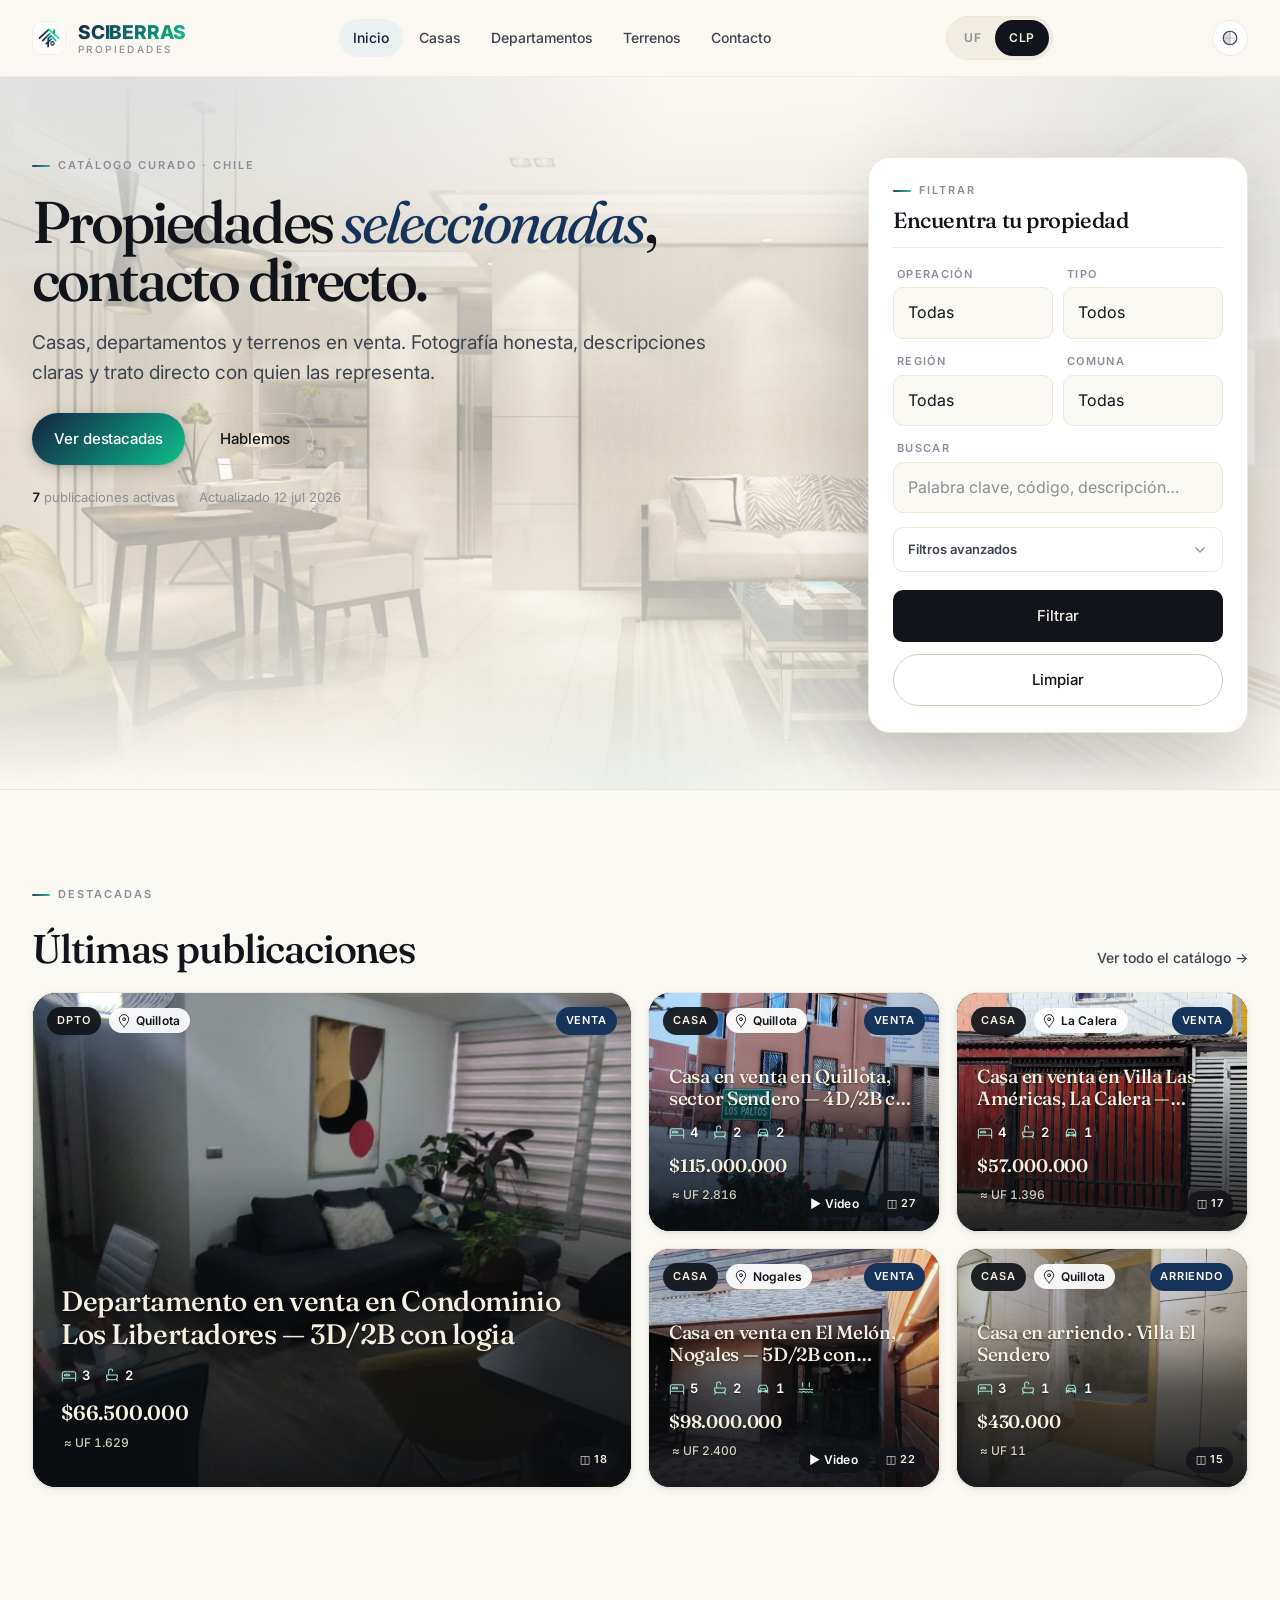
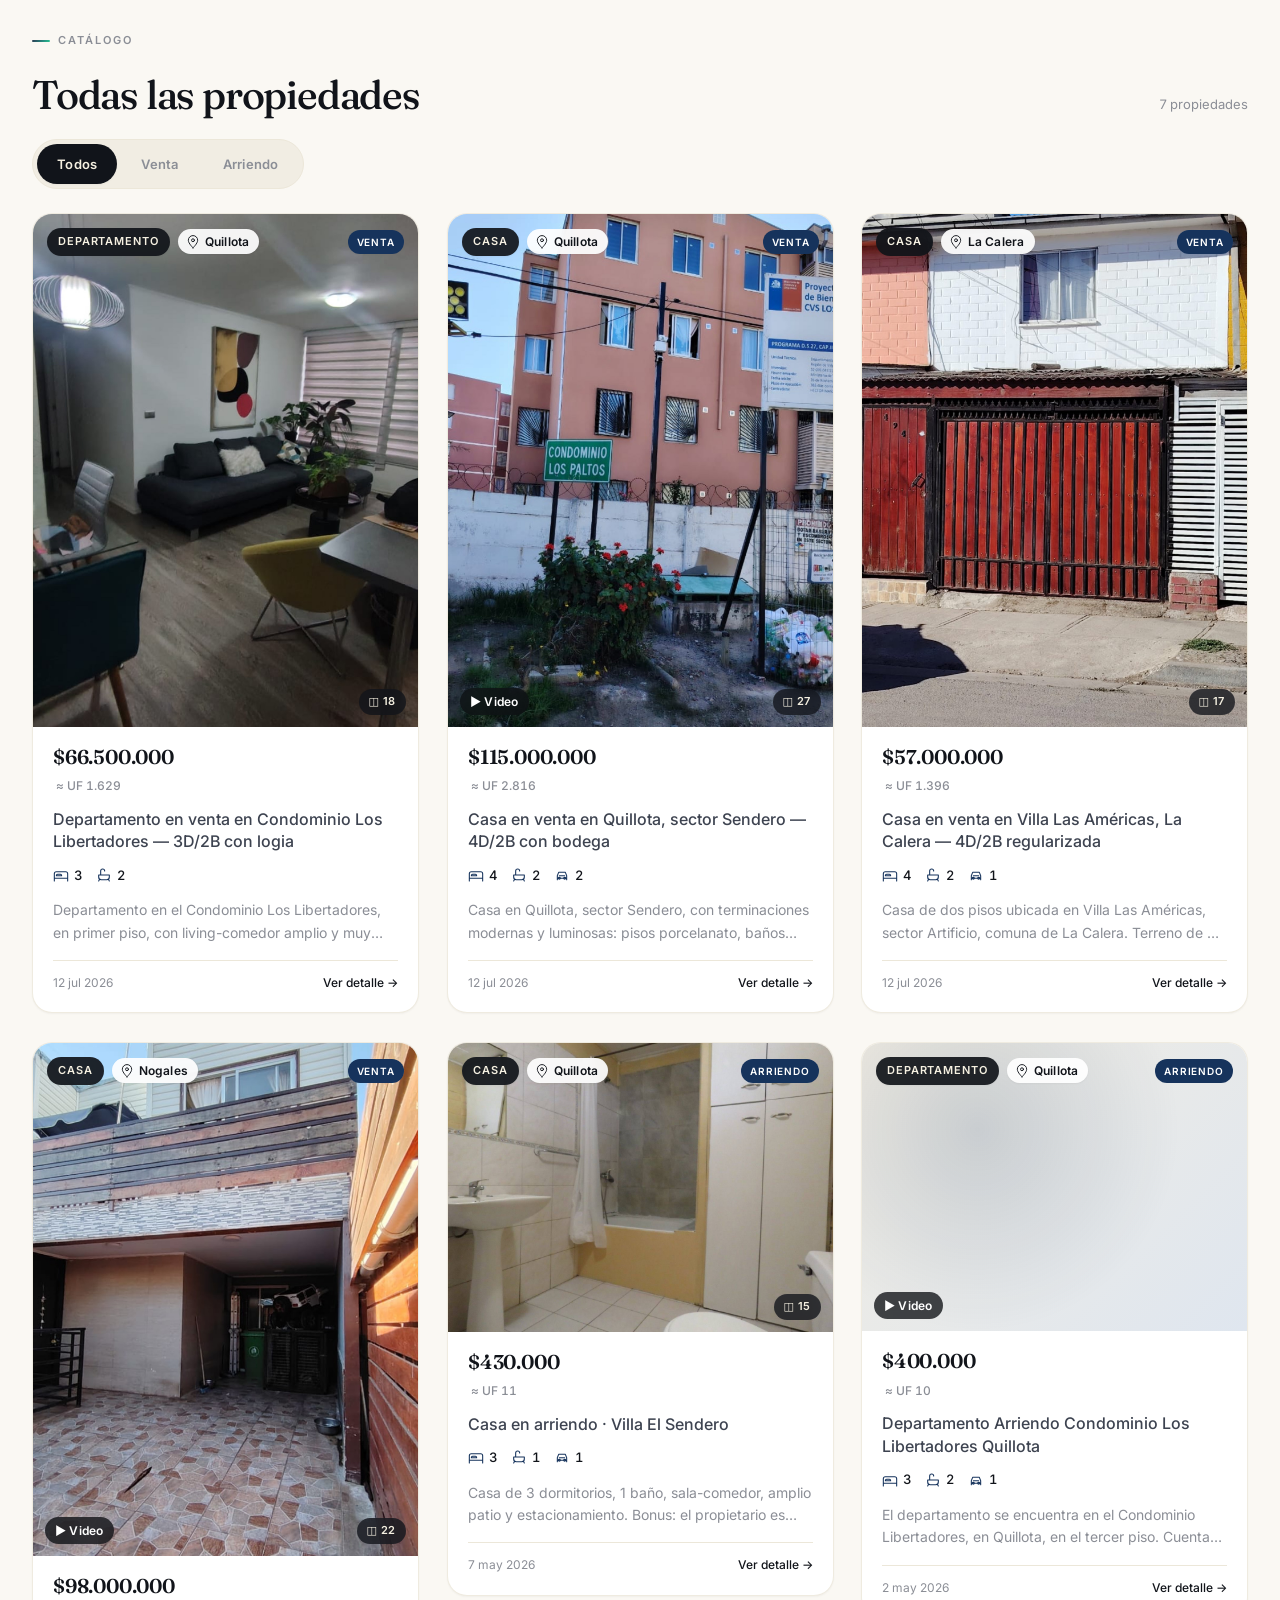
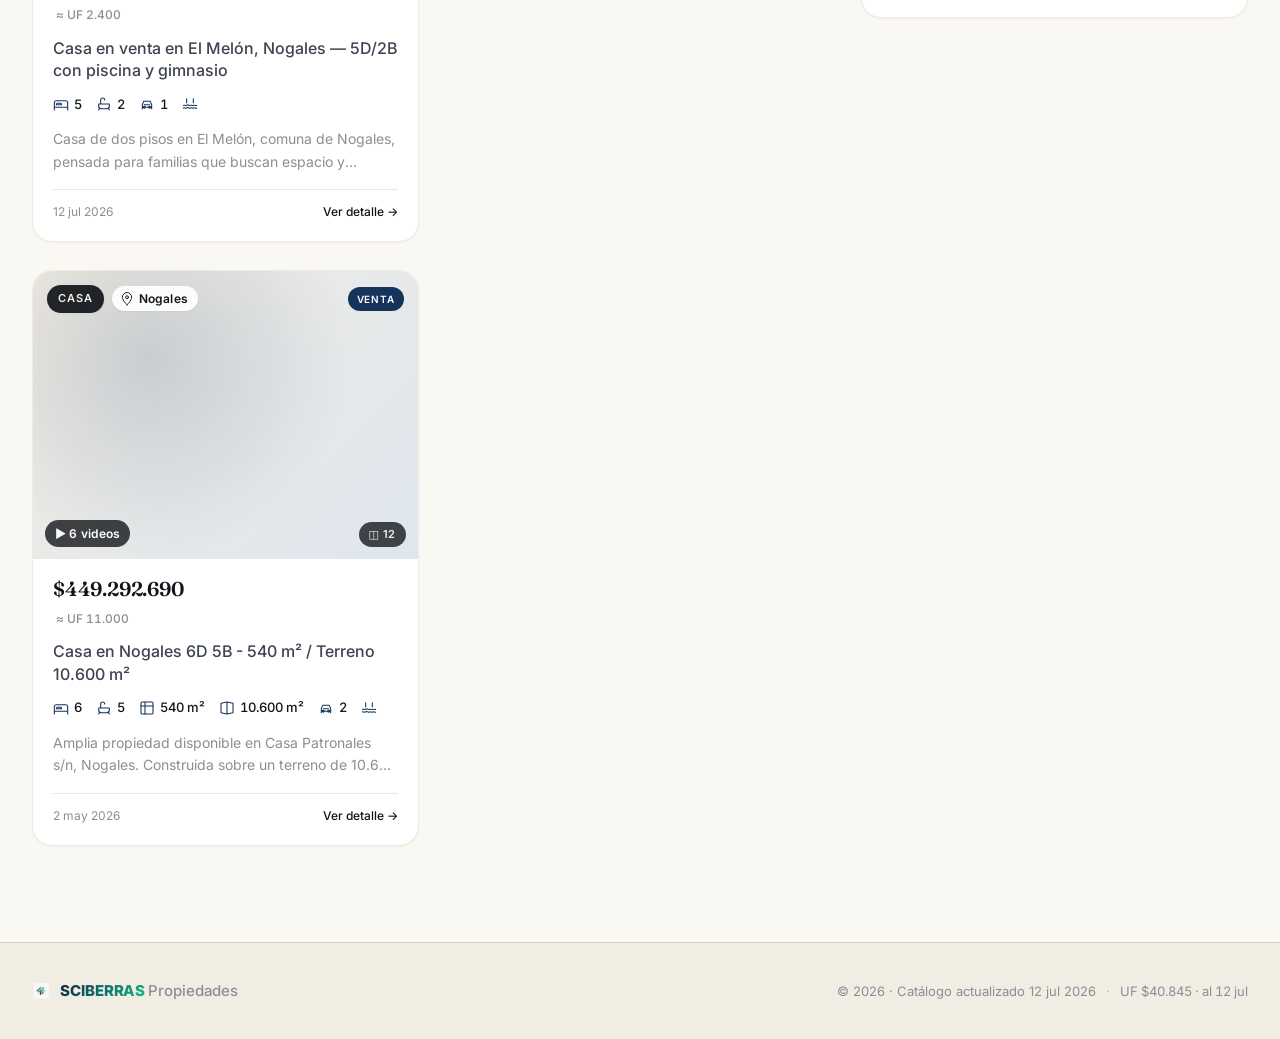
==== commit 29adfdda: "feat(sitio): estados vendida, arrendada y reservada con caducidad de 30 días Reglas de visibilidad (" ====
--- a/docs/index.html
+++ b/docs/index.html
@@ -68,7 +68,7 @@
 <link rel="preconnect" href="https://fonts.googleapis.com">
 <link rel="preconnect" href="https://fonts.gstatic.com" crossorigin>
 <link href="https://fonts.googleapis.com/css2?family=Fraunces:ital,opsz,wght@0,9..144,400;0,9..144,500;0,9..144,600;0,9..144,700;1,9..144,400;1,9..144,500&family=Inter:wght@400;500;600;700&display=swap" rel="stylesheet">
-<link rel="stylesheet" href="css/styles.css?v=32">
+<link rel="stylesheet" href="css/styles.css?v=35738e8add">
 
 <!-- JSON-LD: RealEstateAgent / LocalBusiness (per-listing schema injected by app.js) -->
 <script type="application/ld+json">
@@ -159,6 +159,13 @@
 </header>
 
 <main>
+  <div class="prop-not-found" id="propNotFound" role="alert" hidden>
+    <div class="container prop-not-found-inner">
+      <p>Esa propiedad no está disponible o ya no existe.</p>
+      <a href="#catalog" class="prop-not-found-link">Ver el catálogo →</a>
+    </div>
+  </div>
+
   <section class="hero" id="inicio-hero">
     <div class="container hero-inner">
       <div class="hero-text">
@@ -238,6 +245,16 @@
             </summary>
 
             <div class="search-advanced-body">
+              <div class="search-field search-field-status">
+                <label for="filterStatus">Estado</label>
+                <select id="filterStatus">
+                  <option value="">Todas</option>
+                  <option value="disponible">Disponibles</option>
+                  <option value="reservada">Reservadas</option>
+                  <option value="cerrada">Vendidas / Arrendadas</option>
+                </select>
+              </div>
+
               <div class="search-row">
                 <div class="search-field">
                   <label for="filterBedrooms">Dorm.</label>
@@ -363,8 +380,10 @@
     </div>
     <div class="detail-body">
       <span class="badge" id="detailBadge"></span>
+      <span class="status-badge" id="detailStatus" hidden></span>
       <h2 id="detailTitle"></h2>
       <div class="detail-price" id="detailPrice"></div>
+      <p class="detail-expenses" id="detailExpenses" hidden></p>
       <p class="detail-description" id="detailDescription"></p>
       <p class="detail-meta" id="detailMeta"></p>
       <div class="detail-actions">
@@ -401,6 +420,7 @@
   </div>
 </footer>
 
-<script src="js/app.js?v=23"></script>
+<script src="js/rules.js?v=b87f964bcf"></script>
+<script src="js/app.js?v=8d280aafb4"></script>
 </body>
 </html>
--- a/docs/css/styles.css
+++ b/docs/css/styles.css
@@ -2125,3 +2125,86 @@
   background: transparent;
 }
 
+
+/* ═══════════════════════════════════════════════════════════════════════
+   ESTADO DEL AVISO — RESERVADA / VENDIDA / ARRENDADA (bot de Grace, U1)
+   Solo variables de marca ya existentes (sin colores nuevos). Contraste
+   texto/fondo ≥ 4,5:1 en claro y oscuro (lo verifica tests/site/contrast.test.js).
+     reserved → teal de marca   (--primary-500, texto blanco)
+     sold     → navy del logo   (--accent-strong, texto blanco)
+     rented   → tinta profunda  (--surface-deep, texto --on-dark)
+   El anillo interior distingue estos badges del de operación (también navy).
+   ═══════════════════════════════════════════════════════════════════════ */
+.status-badge {
+  display: inline-flex;
+  align-items: center;
+  font-size: 11px;
+  font-weight: 600;
+  line-height: 1.2;
+  letter-spacing: 0.08em;
+  text-transform: uppercase;
+  white-space: nowrap;
+  padding: 5px 10px;
+  border-radius: var(--radius-pill);
+  box-shadow: inset 0 0 0 1px color-mix(in srgb, #fff 38%, transparent);
+}
+.status-badge[hidden] { display: none; }
+.status-badge--reserved { background: var(--primary-500);   color: #fff; }
+.status-badge--sold     { background: var(--accent-strong); color: #fff; }
+.status-badge--rented   { background: var(--surface-deep);  color: var(--on-dark); }
+
+/* En la barra de badges fluye en la fila, junto al tipo. Si con estado no cabe
+   todo en una línea (tarjetas angostas), la barra pasa a dos líneas en vez de
+   aplastar la comuna. */
+.badge-bar .status-badge {
+  position: static;
+  margin: 0;
+  align-self: center;
+}
+.card-image .status-badge,
+.bento-card .status-badge { font-size: 10px; padding: 4px 9px; }
+.badge-bar:has(.status-badge) { flex-wrap: wrap; row-gap: 6px; }
+
+/* Tarjetas vendidas/arrendadas: portada atenuada; siguen siendo enlaces. */
+.card--closed .card-image img {
+  filter: grayscale(0.35) brightness(0.94);
+}
+
+/* Detalle: el badge de estado va junto al de tipo. */
+.detail-body .status-badge {
+  margin: 0 0 14px 6px;
+  padding: 5px 11px;
+  font-size: 11px;
+  vertical-align: top;
+}
+.detail-expenses {
+  margin: 0 0 14px;
+  color: var(--ink-soft);
+  font-size: 14px;
+  font-weight: 500;
+}
+.detail-expenses[hidden] { display: none; }
+
+/* Aviso de "propiedad no encontrada" (#prop/<id> inexistente u oculto). */
+.prop-not-found {
+  background: var(--surface-alt);
+  border-bottom: 1px solid var(--border);
+  color: var(--ink);
+}
+.prop-not-found[hidden] { display: none; }
+.prop-not-found-inner {
+  display: flex;
+  flex-wrap: wrap;
+  align-items: center;
+  justify-content: space-between;
+  gap: 8px 20px;
+  padding-top: 14px;
+  padding-bottom: 14px;
+}
+.prop-not-found p { margin: 0; font-weight: 500; }
+.prop-not-found-link {
+  color: var(--accent);
+  font-weight: 600;
+  text-decoration: none;
+}
+.prop-not-found-link:hover { text-decoration: underline; }
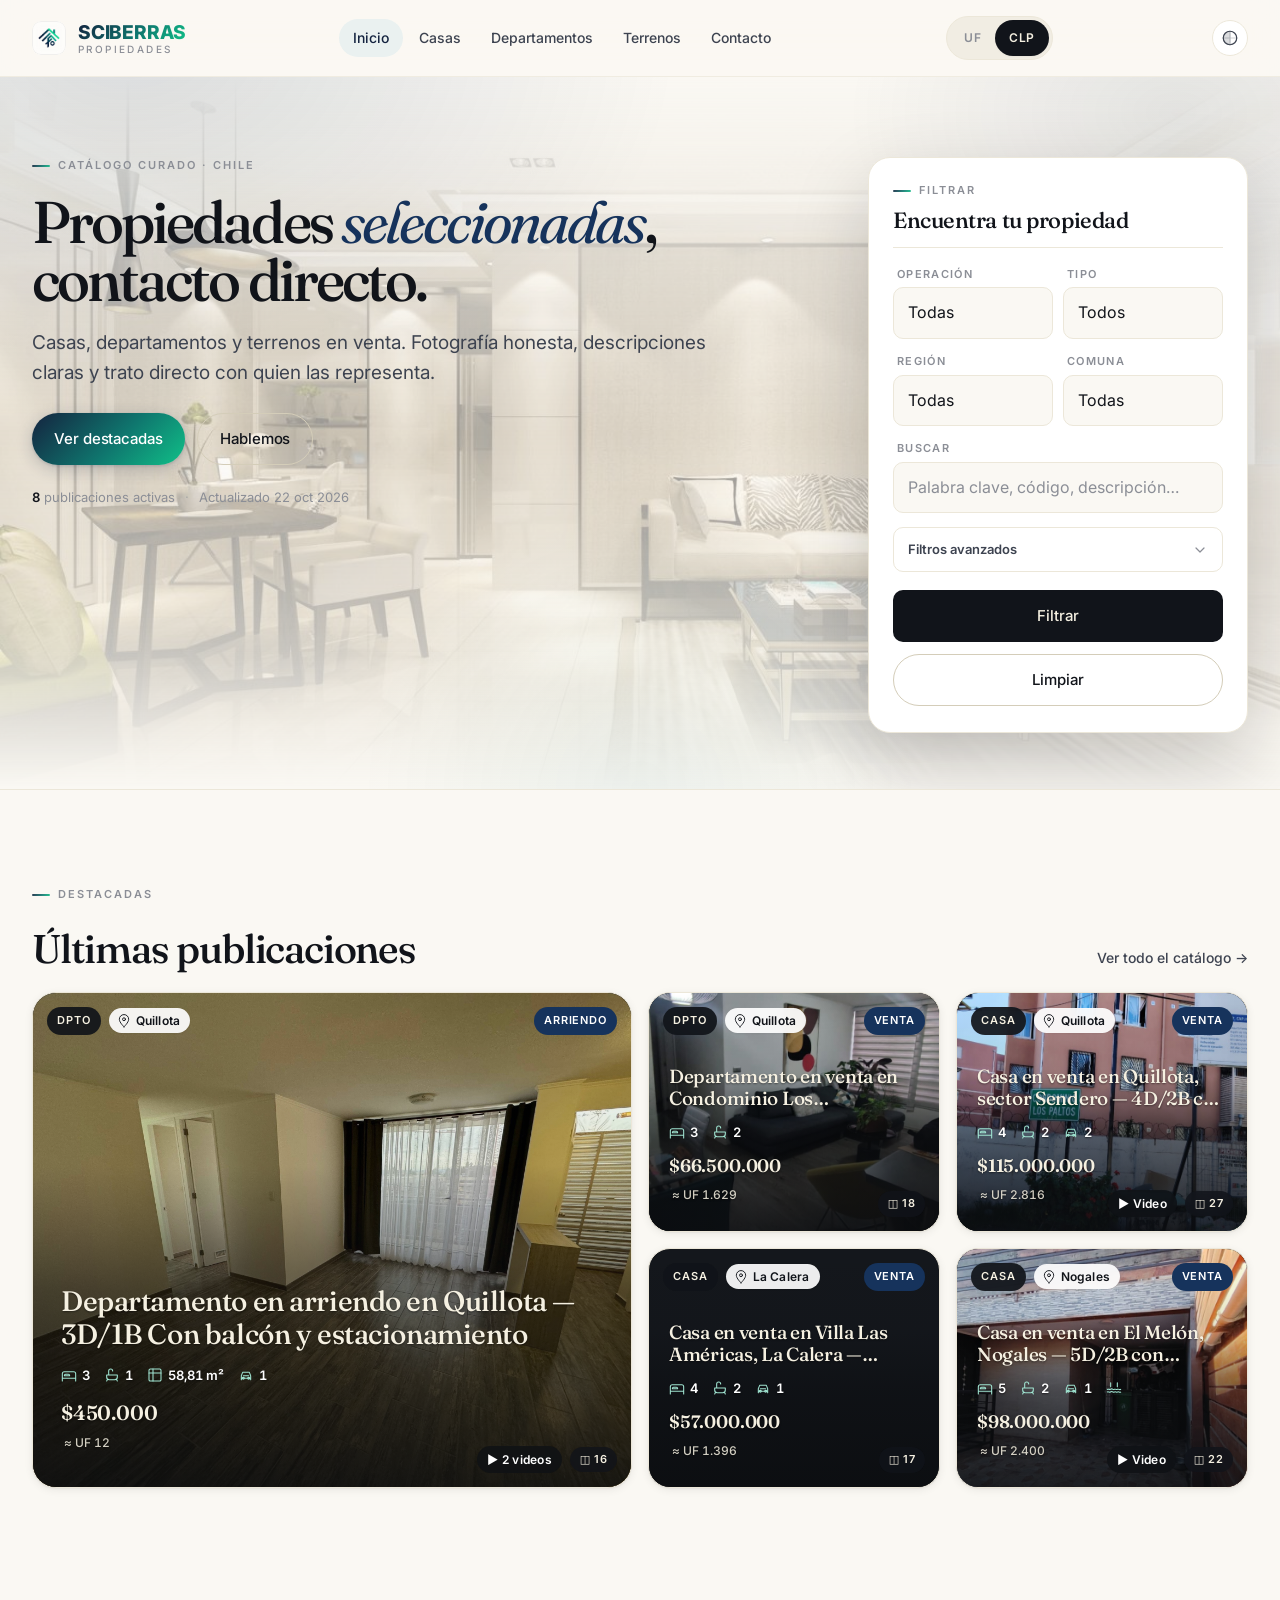
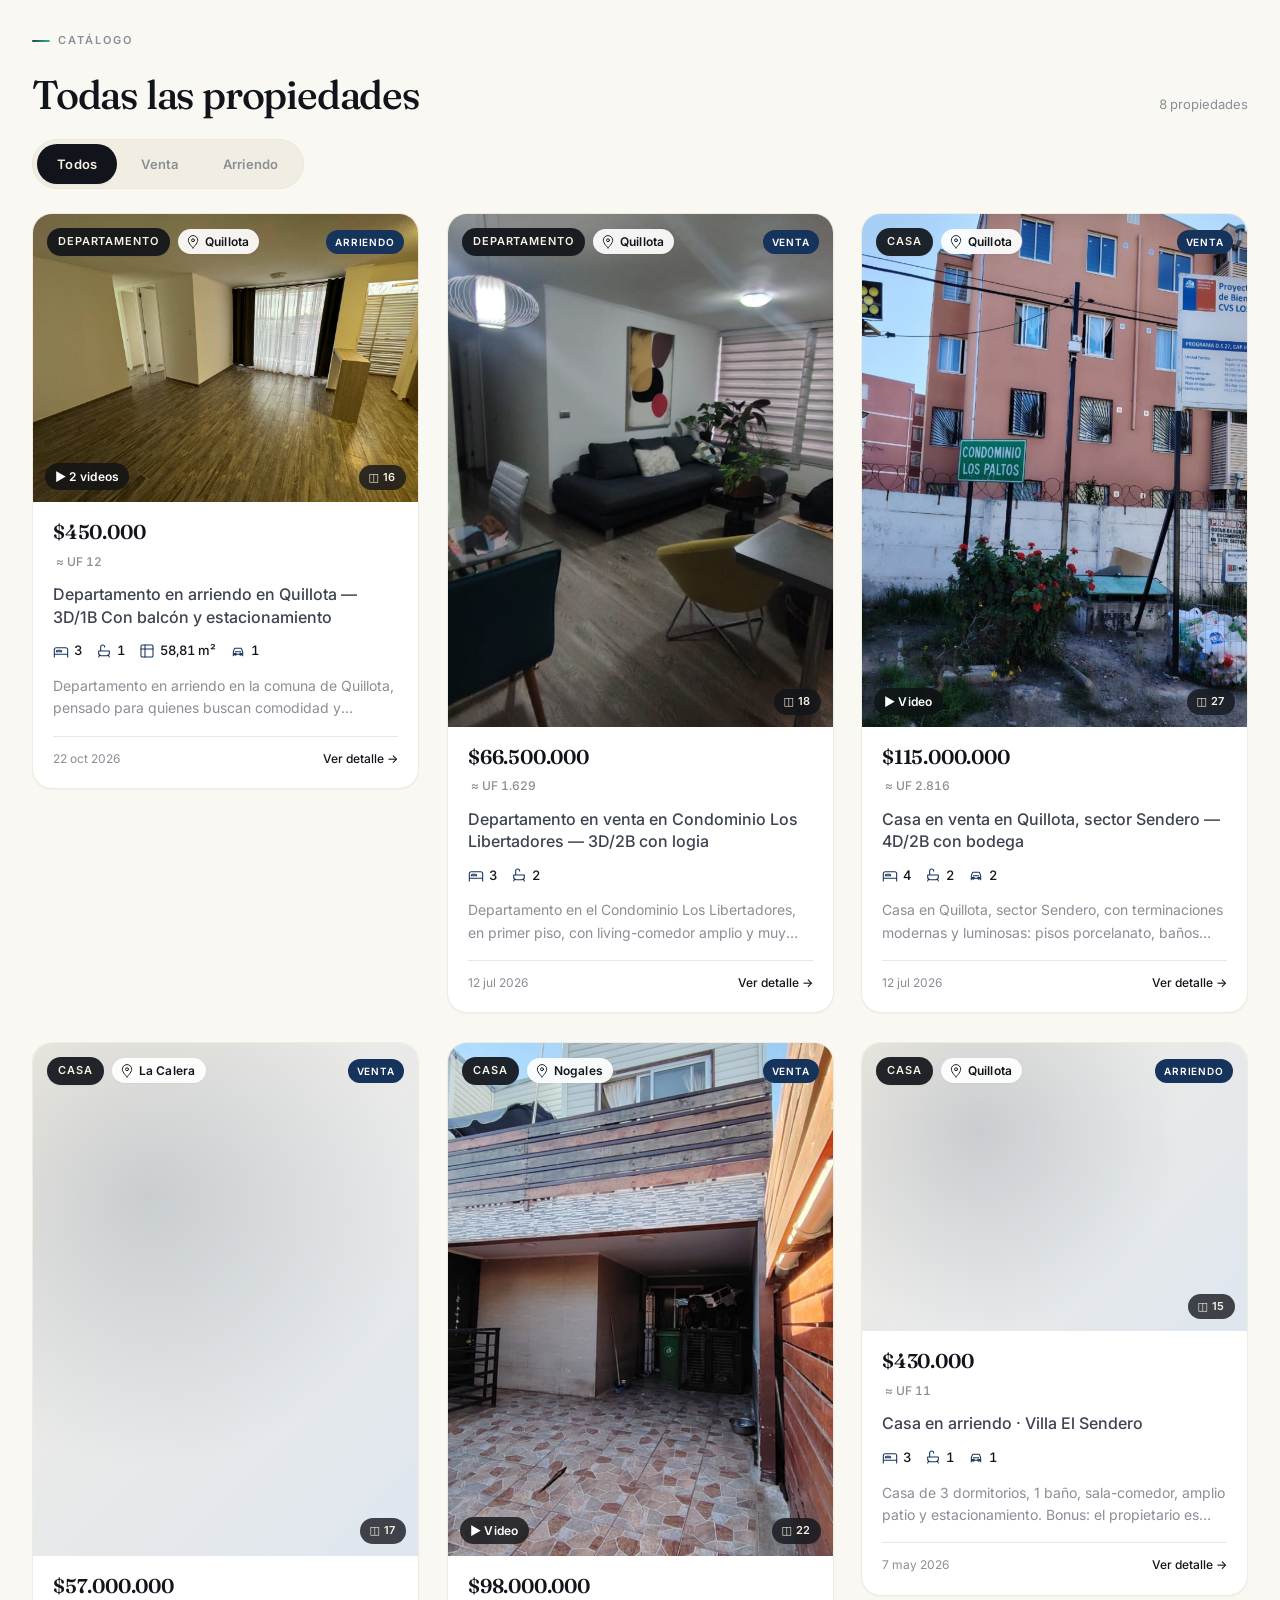
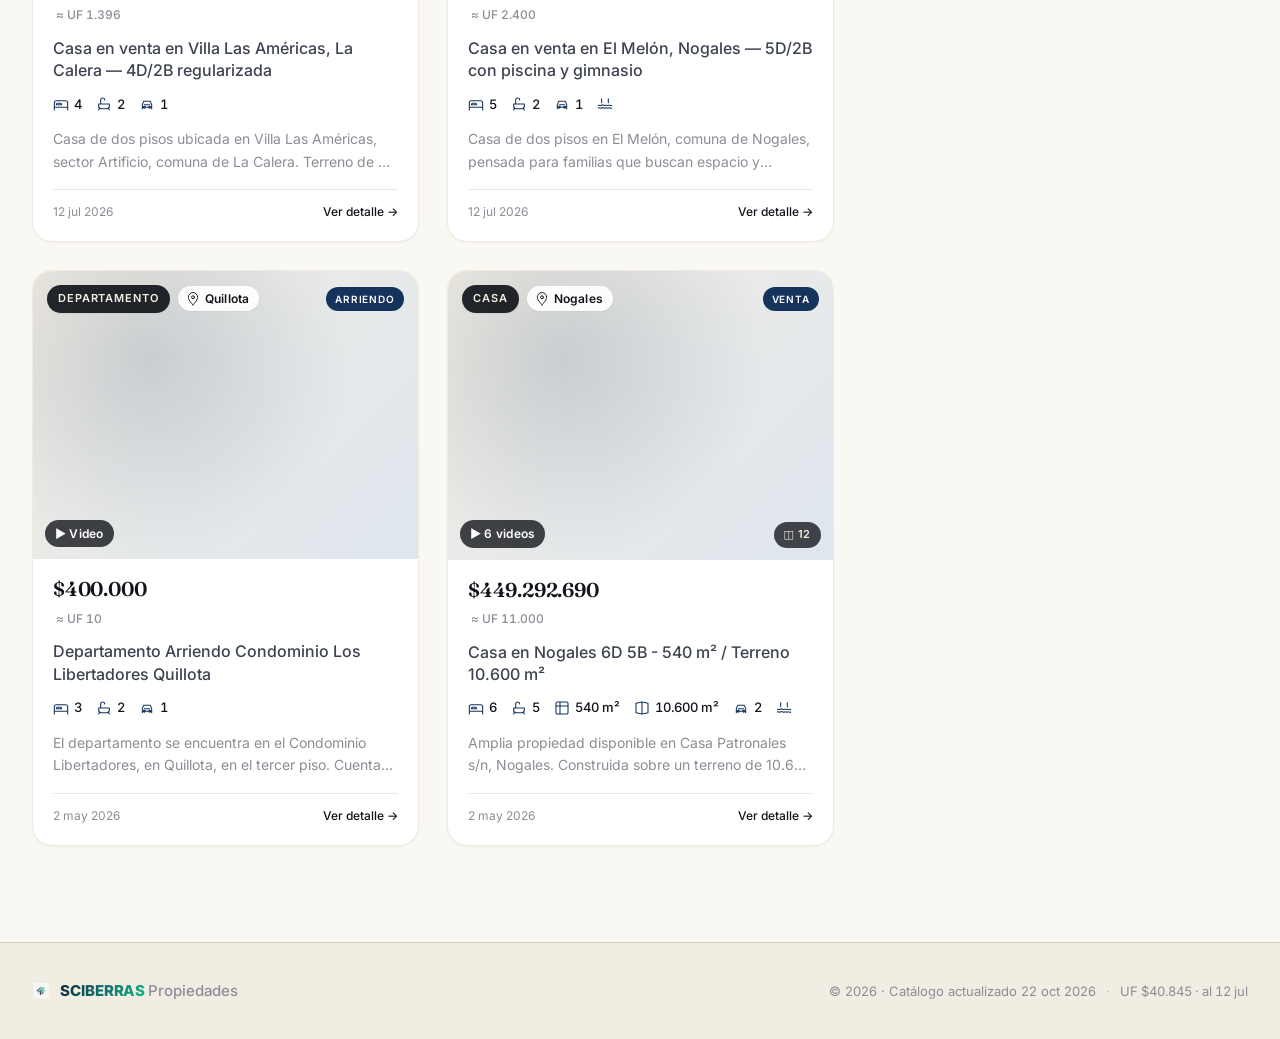
==== commit 79cf2fbe: "sitio: gastos comunes, etiquetas y escape adicional en la ficha" ====
--- a/docs/index.html
+++ b/docs/index.html
@@ -68,7 +68,7 @@
 <link rel="preconnect" href="https://fonts.googleapis.com">
 <link rel="preconnect" href="https://fonts.gstatic.com" crossorigin>
 <link href="https://fonts.googleapis.com/css2?family=Fraunces:ital,opsz,wght@0,9..144,400;0,9..144,500;0,9..144,600;0,9..144,700;1,9..144,400;1,9..144,500&family=Inter:wght@400;500;600;700&display=swap" rel="stylesheet">
-<link rel="stylesheet" href="css/styles.css?v=35738e8add">
+<link rel="stylesheet" href="css/styles.css?v=6f8843e239">
 
 <!-- JSON-LD: RealEstateAgent / LocalBusiness (per-listing schema injected by app.js) -->
 <script type="application/ld+json">
@@ -421,6 +421,6 @@
 </footer>
 
 <script src="js/rules.js?v=b87f964bcf"></script>
-<script src="js/app.js?v=8d280aafb4"></script>
+<script src="js/app.js?v=85f1d340b2"></script>
 </body>
 </html>
--- a/docs/css/styles.css
+++ b/docs/css/styles.css
@@ -2185,6 +2185,20 @@
 }
 .detail-expenses[hidden] { display: none; }
 
+/* Gastos comunes incluidos / no incluidos en el arriendo: etiqueta corta pegada al precio de la tarjeta (solo si el aviso
+   trae el dato). Mismos tokens de color que el resto del texto secundario; sobre la destacada (fondo oscuro) usa el color claro. */
+.ce-note {
+  align-self: flex-start;
+  font-size: 12px;
+  font-weight: 500;
+  line-height: 1.3;
+  color: var(--ink-soft);
+}
+.bento-body .ce-note {
+  color: var(--on-dark-soft);
+  text-shadow: 0 1px 2px rgba(0, 0, 0, 0.5);
+}
+
 /* Aviso de "propiedad no encontrada" (#prop/<id> inexistente u oculto). */
 .prop-not-found {
   background: var(--surface-alt);
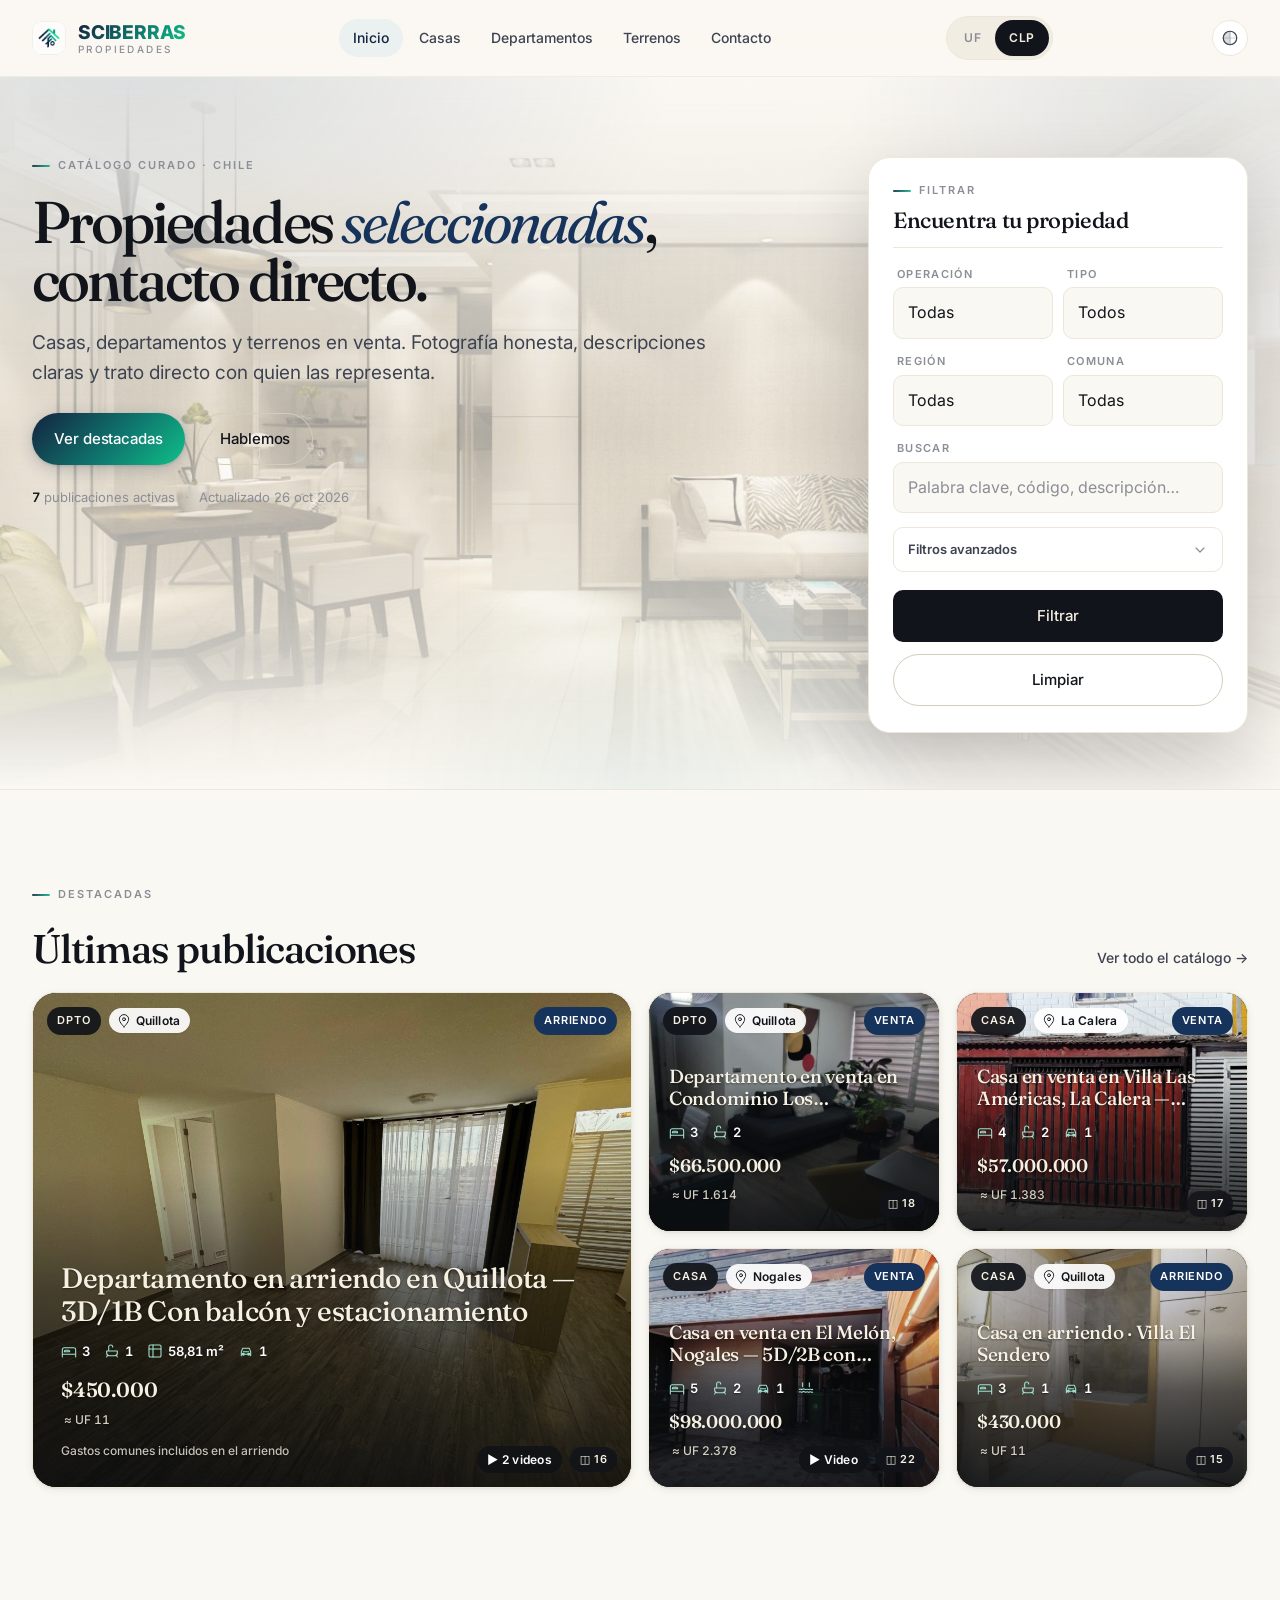
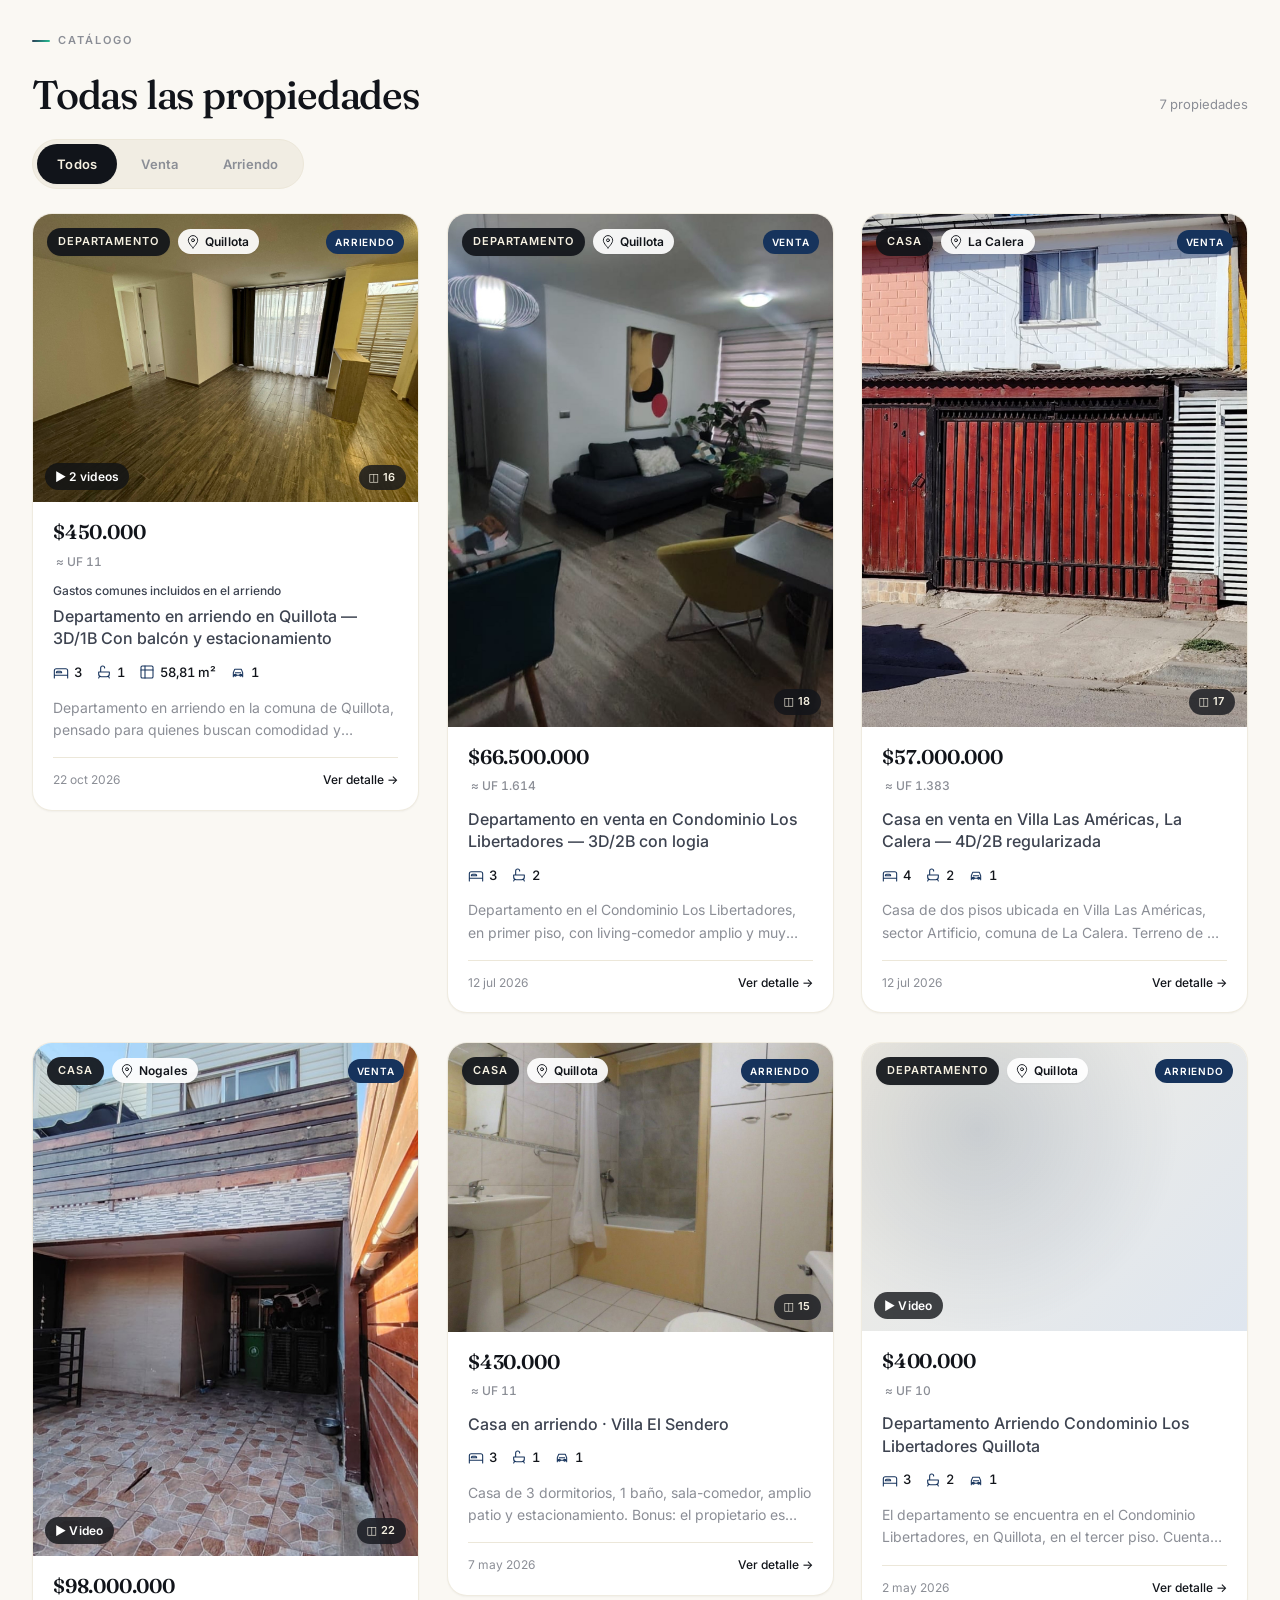
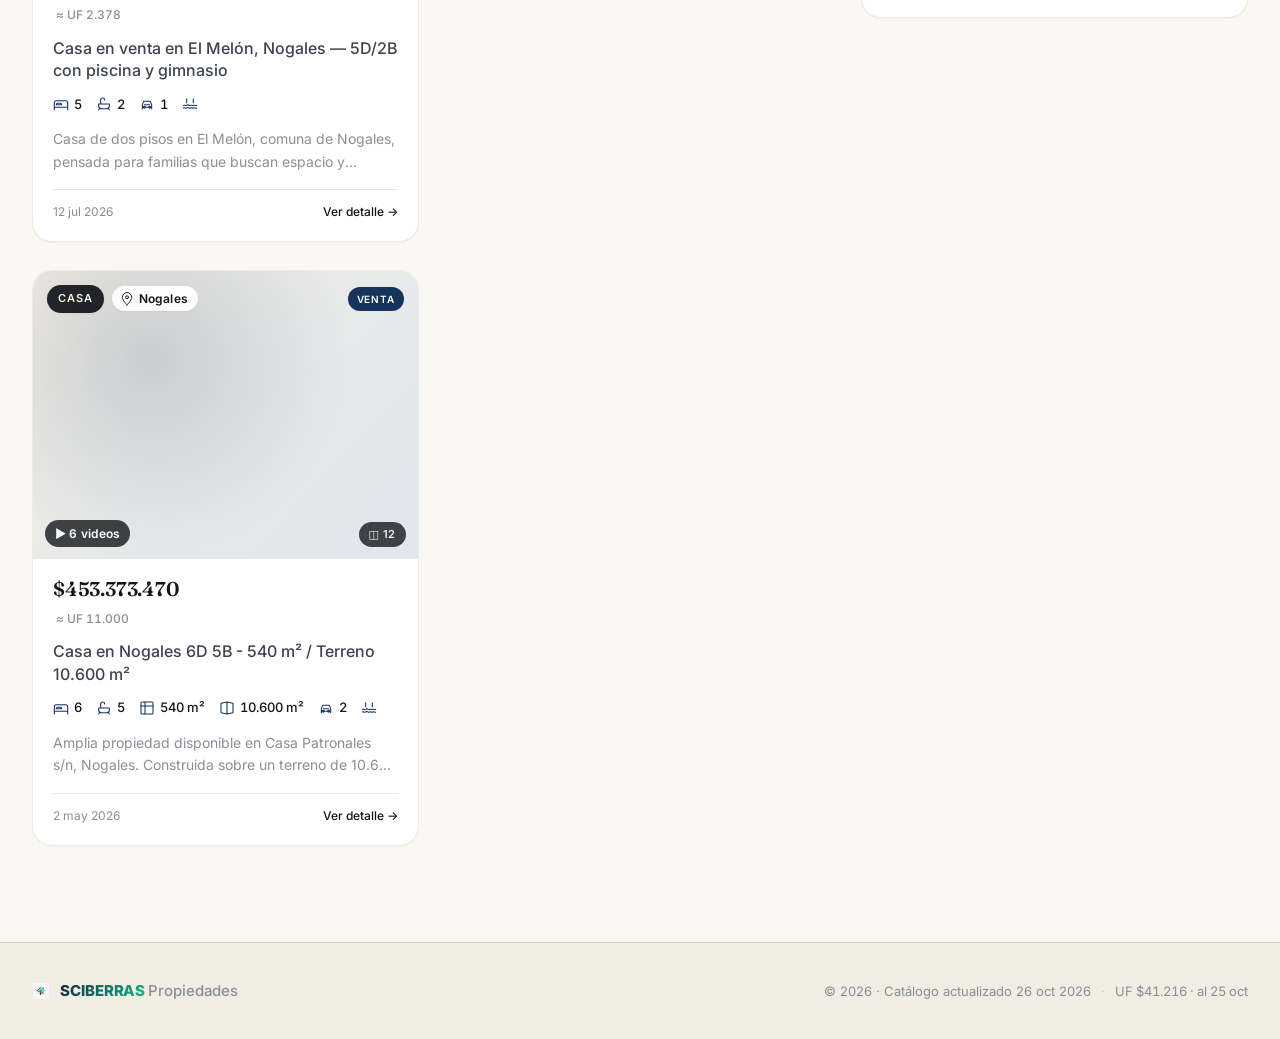
==== commit 076aa4e1: "sitio: franja roja a 35° con VENDIDA/ARRENDADA en avisos vendidos/arrendados" ====
--- a/docs/index.html
+++ b/docs/index.html
@@ -68,7 +68,7 @@
 <link rel="preconnect" href="https://fonts.googleapis.com">
 <link rel="preconnect" href="https://fonts.gstatic.com" crossorigin>
 <link href="https://fonts.googleapis.com/css2?family=Fraunces:ital,opsz,wght@0,9..144,400;0,9..144,500;0,9..144,600;0,9..144,700;1,9..144,400;1,9..144,500&family=Inter:wght@400;500;600;700&display=swap" rel="stylesheet">
-<link rel="stylesheet" href="css/styles.css?v=6f8843e239">
+<link rel="stylesheet" href="css/styles.css?v=6c2460b998">
 
 <!-- JSON-LD: RealEstateAgent / LocalBusiness (per-listing schema injected by app.js) -->
 <script type="application/ld+json">
@@ -421,6 +421,6 @@
 </footer>
 
 <script src="js/rules.js?v=b87f964bcf"></script>
-<script src="js/app.js?v=85f1d340b2"></script>
+<script src="js/app.js?v=e69a5af35d"></script>
 </body>
 </html>
--- a/docs/css/styles.css
+++ b/docs/css/styles.css
@@ -1,5 +1,7 @@
 /* ─── Tokens ─────────────────────────────────────────────────────────── */
 :root {
+  --closed-stripe: #c81e1eb3;    /* franja roja de vendida/arrendada, 70% opaca (pedido de Elias) */
+  --closed-stripe-shadow: #00000099; /* sombra del texto de la franja: legible sobre fotos claras */
   /* Surfaces — warm editorial palette */
   --bg:           #faf8f3;       /* warm off-white */
   --bg-elev:      #ffffff;
@@ -2170,6 +2172,25 @@
   filter: grayscale(0.35) brightness(0.94);
 }
 
+/* Vendidas/arrendadas: franja roja a 35° (sube de izquierda a derecha), centrada en la
+   foto —mismo margen en ambos extremos— y con VENDIDA / ARRENDADA adentro. Grosor fijo
+   de 34px: ~15% del área en 4:3 (358×269), ~19% en 3:2 móvil, ~9% en 3:4 (tope: 25%).
+   .card-image recorta (overflow:hidden). Bajo los badges; no intercepta clics. */
+.card--closed .closed-band {
+  position: absolute;
+  left: 50%; top: 50%;
+  width: 300%; height: 34px;
+  transform: translate(-50%, -50%) rotate(-35deg);
+  display: flex; align-items: center; justify-content: center;
+  background: var(--closed-stripe);
+  color: #fff;
+  text-shadow: 0 1px 2px var(--closed-stripe-shadow);
+  font-size: 14px; font-weight: 700; letter-spacing: 0.14em;
+  line-height: 1; white-space: nowrap;
+  z-index: 1;
+  pointer-events: none;
+}
+
 /* Detalle: el badge de estado va junto al de tipo. */
 .detail-body .status-badge {
   margin: 0 0 14px 6px;
